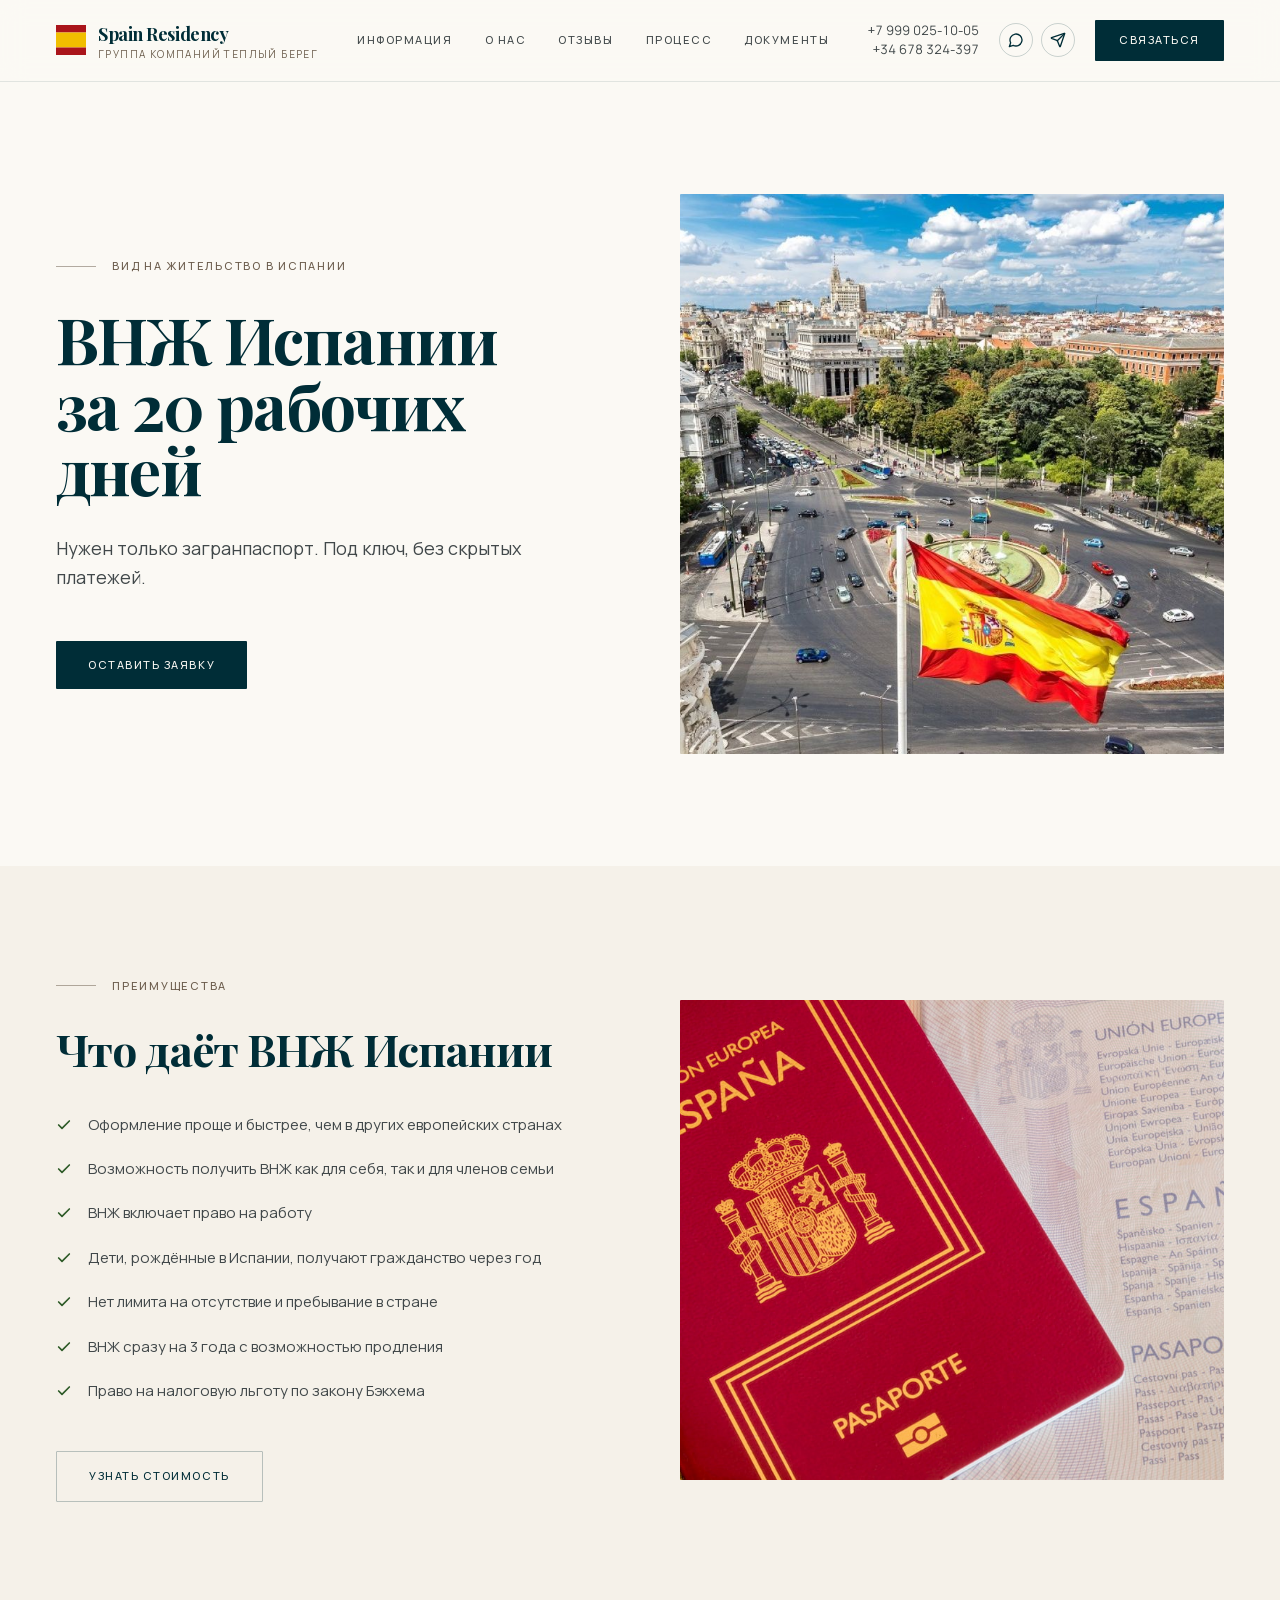
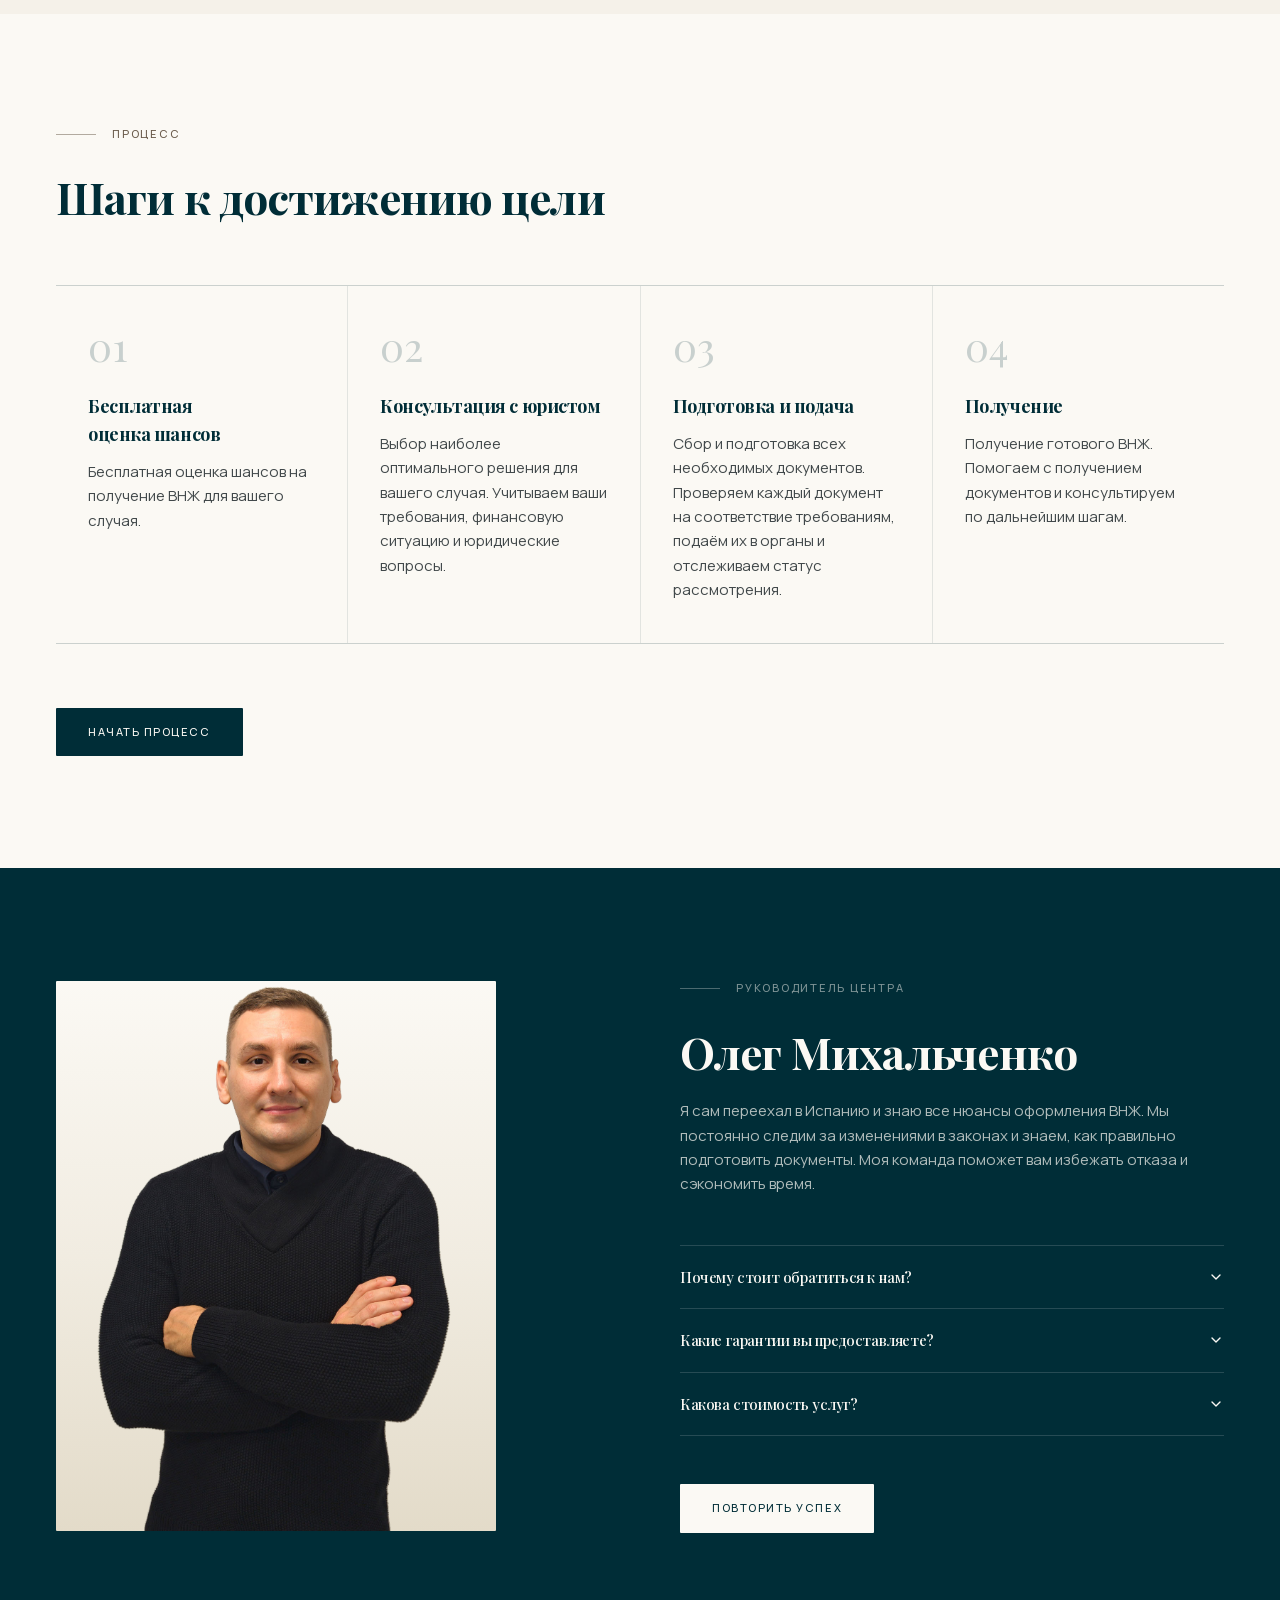
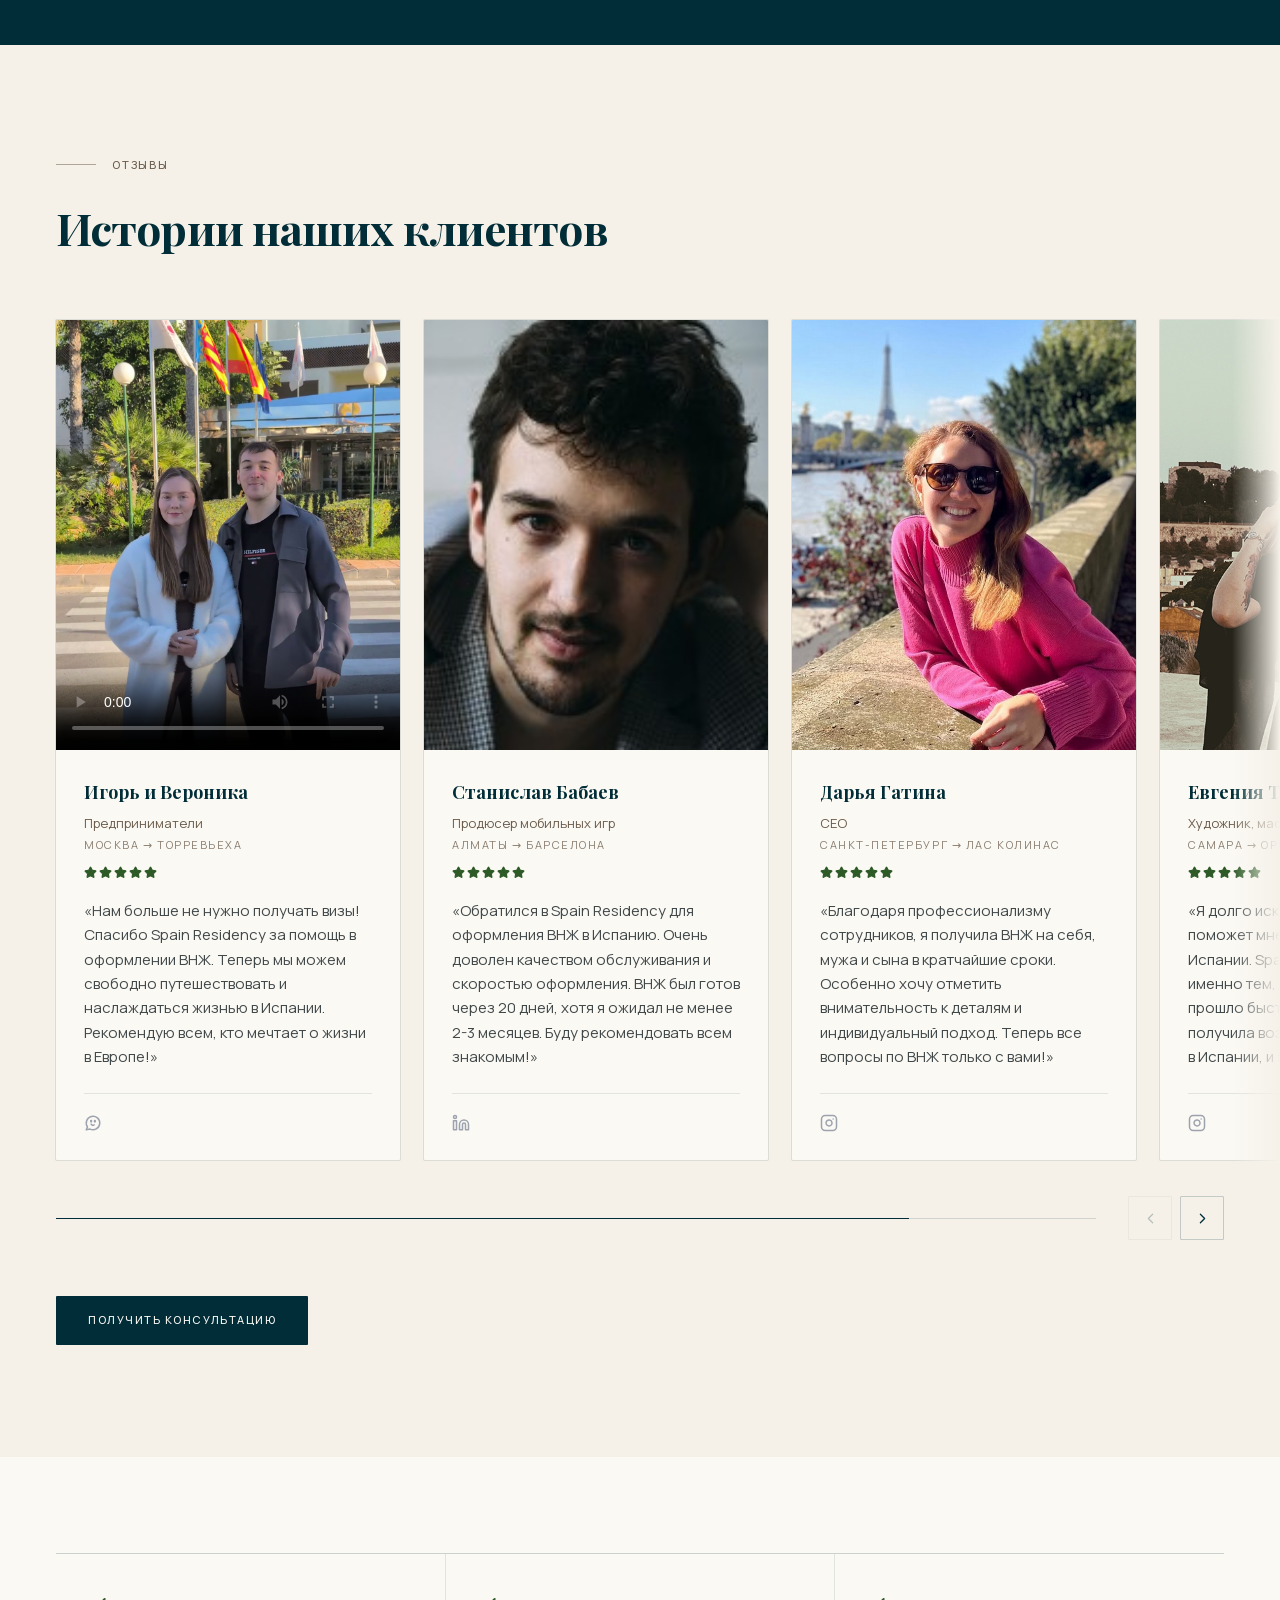
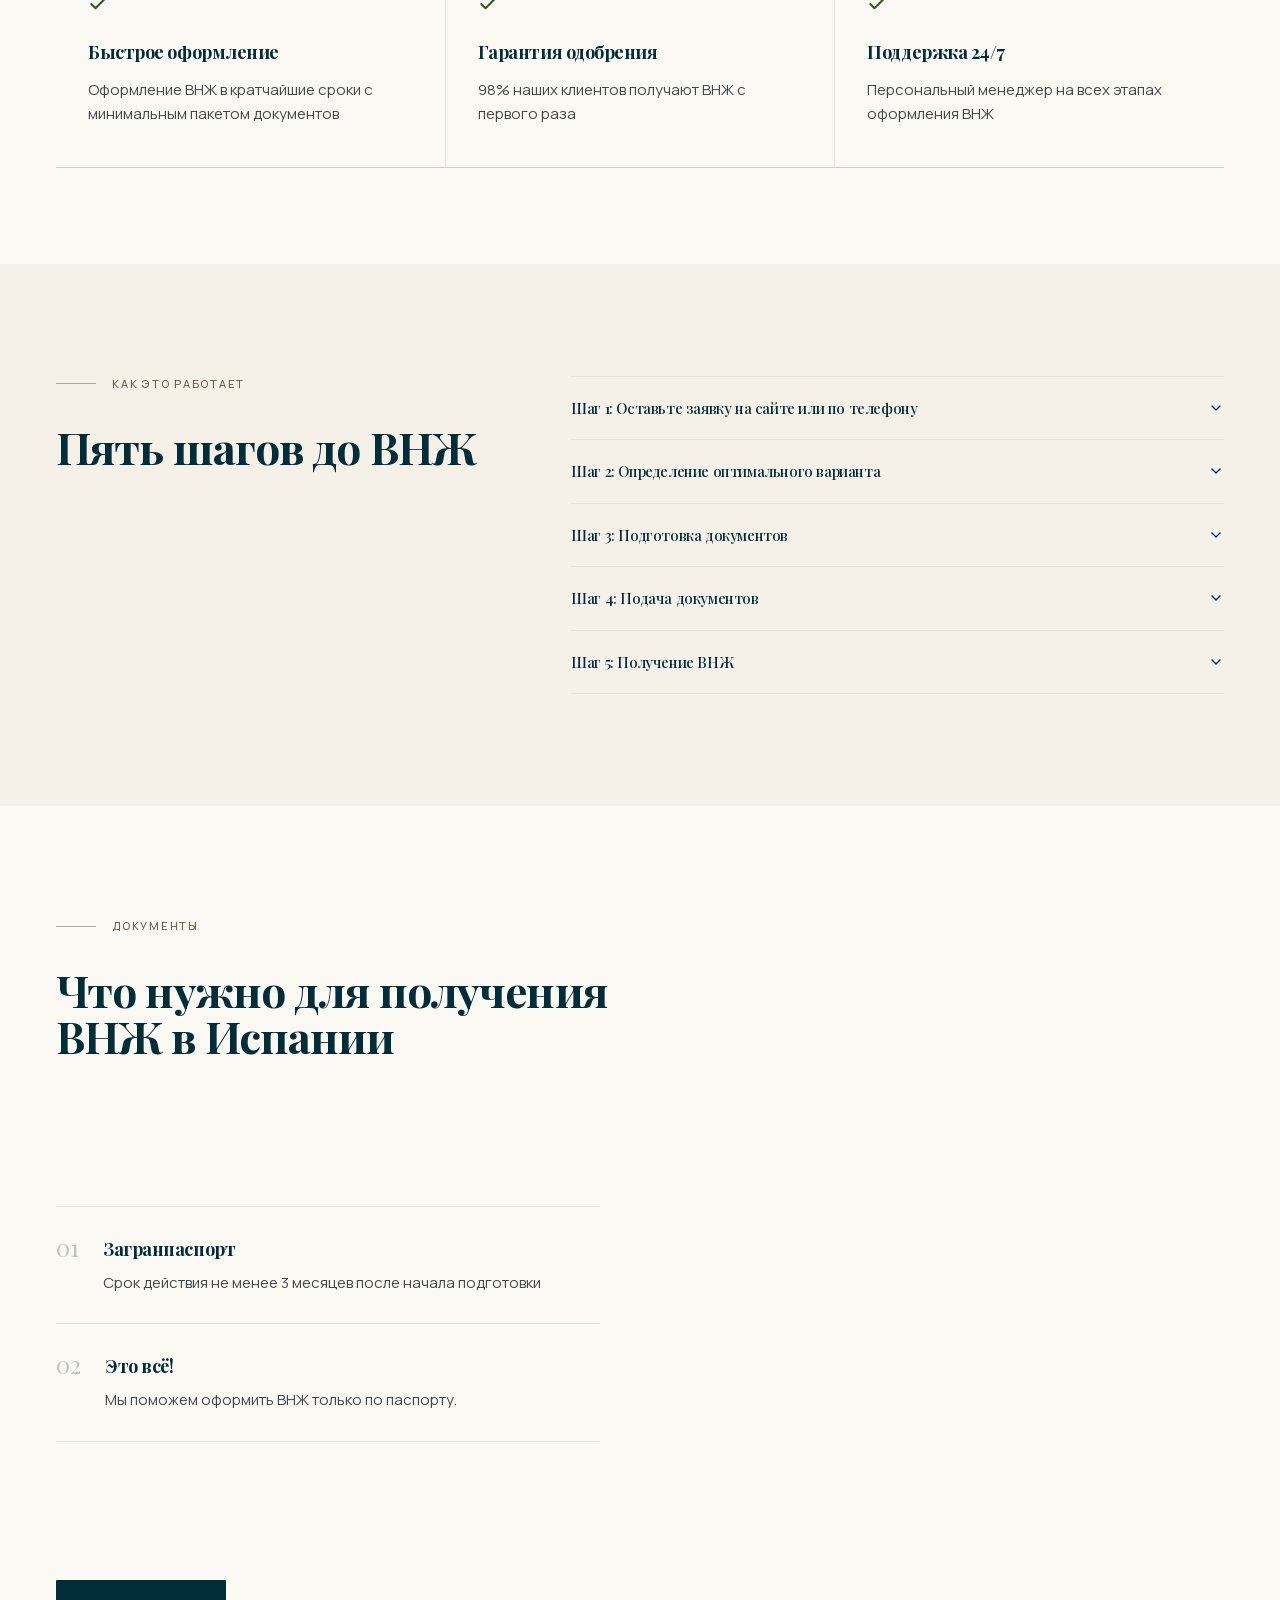
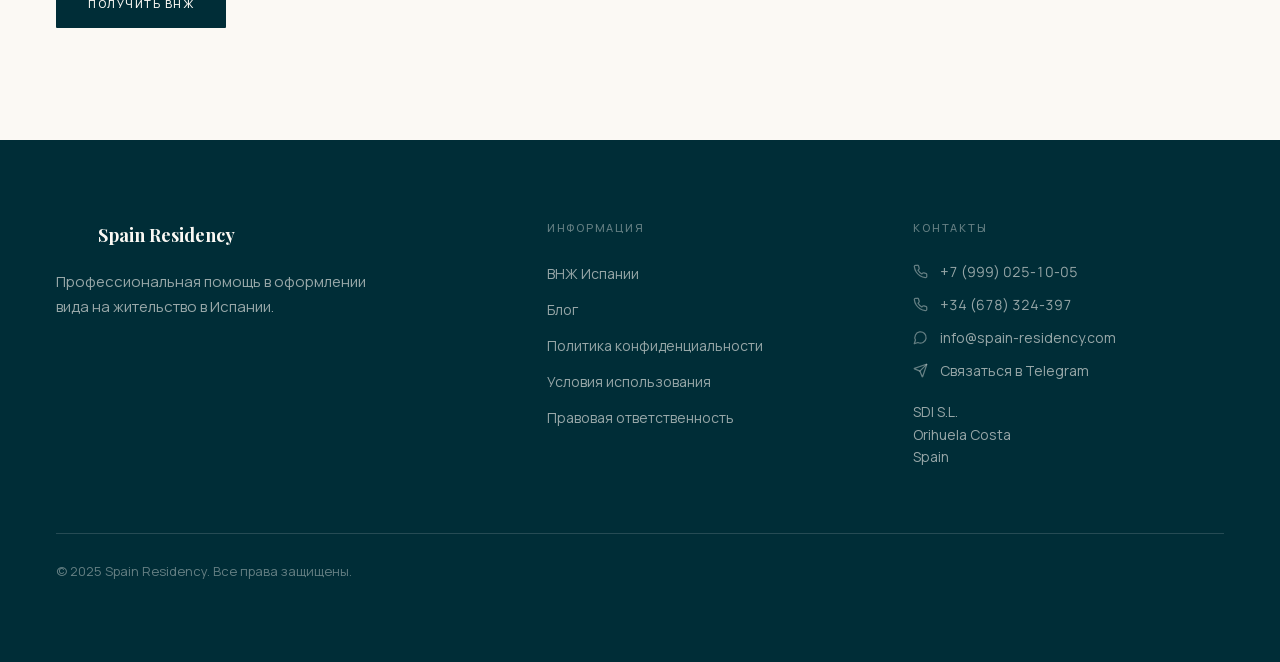
==== 404/index.html @ 79149e05 "deploy: freaklance/spain-residency@dd2d8bbddad5ce4ac4ad29c4876db5c758d84c9b" ====
<!DOCTYPE html><html id="__next_error__"><head><meta charSet="utf-8"/><meta name="viewport" content="width=device-width, initial-scale=1"/><link rel="preload" as="script" fetchPriority="low" href="/_next/static/chunks/10uamwx-eibzk.js"/><script src="/_next/static/chunks/0x55qblhjhuf9.js" async=""></script><script src="/_next/static/chunks/0gkc92rez926_.js" async=""></script><script src="/_next/static/chunks/0k3g3vk-vcpit.js" async=""></script><script src="/_next/static/chunks/13ydbzavw.t5l.js" async=""></script><script src="/_next/static/chunks/turbopack-05rvbj143hno1.js" async=""></script><script src="/_next/static/chunks/0yfxm24y-daty.js" async=""></script><script src="/_next/static/chunks/0ap~a_axd-snj.js" async=""></script><script src="/_next/static/chunks/1322s96iy7ay7.js" async=""></script><link rel="preload" href="/_next/static/chunks/0~geh-w0b6c8l.css" as="style"/><meta name="robots" content="noindex"/><title>ВНЖ Испании: оформление под ключ. Профессиональная компания</title><meta name="description" content="Получить вид на жительство в Испании за 20 рабочих дней: цифровой кочевник и др. Бесплатная консультация от экспертов. Для россиян, граждан Казахстана и СНГ"/><meta name="author" content="SDI S.L."/><meta name="keywords" content="ВНЖ Испании,вид на жительство Испания,резиденция Испания,ВНЖ Испании паспорт,оформить ВНЖ Испания,ВНЖ Испании россиянам,ВНЖ Испании казахстанцам,SDI SL,испанское резидентство,TIE Испания"/><meta name="robots" content="index, follow"/><meta name="googlebot" content="index, follow, max-image-preview:large, max-snippet:-1"/><meta name="telegram:channel" content="@OlegMikhalchenko"/><link rel="canonical" href="https://spain-residency.com/"/><meta property="og:title" content="ВНЖ Испании: оформление под ключ. Профессиональная компания"/><meta property="og:description" content="Получить вид на жительство в Испании за 20 рабочих дней: цифровой кочевник и др. Бесплатная консультация от экспертов. Для россиян, граждан Казахстана и СНГ"/><meta property="og:url" content="https://spain-residency.com/"/><meta property="og:site_name" content="ВНЖ Испании — SDI S.L."/><meta property="og:locale" content="ru_RU"/><meta property="og:image" content="https://spain-residency.com/images/og-image.jpg"/><meta property="og:image:secure_url" content="https://spain-residency.com/images/og-image.jpg"/><meta property="og:image:type" content="image/jpeg"/><meta property="og:image:width" content="1200"/><meta property="og:image:height" content="630"/><meta property="og:image:alt" content="ВНЖ Испании за 20 рабочих дней"/><meta property="og:locale:alternate" content="kk_KZ"/><meta property="og:locale:alternate" content="en_US"/><meta property="og:type" content="website"/><meta name="twitter:card" content="summary_large_image"/><meta name="twitter:title" content="ВНЖ Испании: оформление под ключ. Профессиональная компания"/><meta name="twitter:description" content="Получить вид на жительство в Испании за 20 рабочих дней: цифровой кочевник и др. Бесплатная консультация от экспертов. Для россиян, граждан Казахстана и СНГ"/><meta name="twitter:image" content="https://spain-residency.com/images/og-image.jpg"/><link rel="icon" href="/favicon.svg" type="image/svg+xml"/><script src="/_next/static/chunks/03~yq9q893hmn.js" noModule=""></script></head><body><div hidden=""><!--$--><!--/$--></div><script src="/_next/static/chunks/10uamwx-eibzk.js" id="_R_" async=""></script><script>(self.__next_f=self.__next_f||[]).push([0])</script><script>self.__next_f.push([1,"1:\"$Sreact.fragment\"\n2:\"$Sreact.suspense\"\n3:I[31612,[\"/_next/static/chunks/1322s96iy7ay7.js\"],\"default\"]\n4:I[33950,[\"/_next/static/chunks/1322s96iy7ay7.js\"],\"default\"]\n5:I[6103,[\"/_next/static/chunks/1322s96iy7ay7.js\"],\"default\"]\n6:I[67145,[\"/_next/static/chunks/0yfxm24y-daty.js\",\"/_next/static/chunks/0ap~a_axd-snj.js\"],\"default\"]\n7:I[11225,[\"/_next/static/chunks/0yfxm24y-daty.js\",\"/_next/static/chunks/0ap~a_axd-snj.js\"],\"default\"]\na:I[28174,[\"/_next/static/chunks/0yfxm24y-daty.js\",\"/_next/static/chunks/0ap~a_axd-snj.js\"],\"OutletBoundary\"]\nd:I[28174,[\"/_next/static/chunks/0yfxm24y-daty.js\",\"/_next/static/chunks/0ap~a_axd-snj.js\"],\"ViewportBoundary\"]\nf:I[28174,[\"/_next/static/chunks/0yfxm24y-daty.js\",\"/_next/static/chunks/0ap~a_axd-snj.js\"],\"MetadataBoundary\"]\n11:I[47183,[\"/_next/static/chunks/1322s96iy7ay7.js\"],\"default\",1]\n:HL[\"/_next/static/chunks/0~geh-w0b6c8l.css\",\"style\"]\n"])</script><script>self.__next_f.push([1,"0:{\"P\":null,\"c\":[\"\",\"_not-found\",\"\"],\"q\":\"\",\"i\":false,\"f\":[[[\"\",{\"children\":[\"/_not-found\",{\"children\":[\"__PAGE__\",{}]}]},\"$undefined\",\"$undefined\",16],[[\"$\",\"$1\",\"c\",{\"children\":[[[\"$\",\"link\",\"0\",{\"rel\":\"stylesheet\",\"href\":\"/_next/static/chunks/0~geh-w0b6c8l.css\",\"precedence\":\"next\",\"crossOrigin\":\"$undefined\",\"nonce\":\"$undefined\"}],[\"$\",\"script\",\"script-0\",{\"src\":\"/_next/static/chunks/1322s96iy7ay7.js\",\"async\":true,\"nonce\":\"$undefined\"}]],[\"$\",\"html\",null,{\"lang\":\"ru\",\"children\":[\"$\",\"body\",null,{\"className\":\"manrope_7f7f2741-module__GzzlXW__variable playfair_display_8ed949ef-module__Rckp8a__variable font-sans\",\"children\":[[\"$\",\"$2\",null,{\"children\":[\"$\",\"$L3\",null,{}]}],[\"$\",\"$2\",null,{\"children\":[\"$\",\"$L4\",null,{}]}],[\"$\",\"$2\",null,{\"children\":[\"$\",\"$L5\",null,{}]}],[\"$\",\"$L6\",null,{\"parallelRouterKey\":\"children\",\"error\":\"$undefined\",\"errorStyles\":\"$undefined\",\"errorScripts\":\"$undefined\",\"template\":[\"$\",\"$L7\",null,{}],\"templateStyles\":\"$undefined\",\"templateScripts\":\"$undefined\",\"notFound\":[\"$L8\",[]],\"forbidden\":\"$undefined\",\"unauthorized\":\"$undefined\"}],false,[\"$\",\"script\",null,{\"type\":\"application/ld+json\",\"dangerouslySetInnerHTML\":{\"__html\":\"{\\\"@context\\\":\\\"https://schema.org\\\",\\\"@type\\\":\\\"Organization\\\",\\\"name\\\":\\\"SDI S.L.\\\",\\\"alternateName\\\":\\\"ВНЖ Испании\\\",\\\"url\\\":\\\"https://spain-residency.com\\\",\\\"logo\\\":\\\"https://spain-residency.com/favicon.svg\\\",\\\"image\\\":\\\"https://spain-residency.com/images/banner.jpg\\\",\\\"email\\\":\\\"info@spain-residency.com\\\",\\\"telephone\\\":\\\"+34678324397\\\",\\\"sameAs\\\":[\\\"https://t.me/OlegMikhalchenko\\\"]}\"}}],[\"$\",\"script\",null,{\"type\":\"application/ld+json\",\"dangerouslySetInnerHTML\":{\"__html\":\"{\\\"@context\\\":\\\"https://schema.org\\\",\\\"@type\\\":\\\"LegalService\\\",\\\"name\\\":\\\"SDI S.L. — ВНЖ Испании\\\",\\\"description\\\":\\\"Оформление вида на жительство в Испании за 20 рабочих дней. Нужен только паспорт.\\\",\\\"url\\\":\\\"https://spain-residency.com\\\",\\\"telephone\\\":\\\"+34678324397\\\",\\\"email\\\":\\\"info@spain-residency.com\\\",\\\"address\\\":{\\\"@type\\\":\\\"PostalAddress\\\",\\\"addressCountry\\\":\\\"ES\\\",\\\"addressLocality\\\":\\\"España\\\"},\\\"areaServed\\\":[\\\"RU\\\",\\\"KZ\\\",\\\"ES\\\"],\\\"inLanguage\\\":\\\"ru\\\",\\\"contactPoint\\\":[{\\\"@type\\\":\\\"ContactPoint\\\",\\\"telephone\\\":\\\"+34678324397\\\",\\\"contactType\\\":\\\"customer service\\\",\\\"availableLanguage\\\":[\\\"Russian\\\"]}],\\\"sameAs\\\":[\\\"https://t.me/OlegMikhalchenko\\\"]}\"}}]]}]}]]}],{\"children\":[[\"$\",\"$1\",\"c\",{\"children\":[null,[\"$\",\"$L6\",null,{\"parallelRouterKey\":\"children\",\"error\":\"$undefined\",\"errorStyles\":\"$undefined\",\"errorScripts\":\"$undefined\",\"template\":[\"$\",\"$L7\",null,{}],\"templateStyles\":\"$undefined\",\"templateScripts\":\"$undefined\",\"notFound\":\"$undefined\",\"forbidden\":\"$undefined\",\"unauthorized\":\"$undefined\"}]]}],{\"children\":[[\"$\",\"$1\",\"c\",{\"children\":[\"$L9\",null,[\"$\",\"$La\",null,{\"children\":[\"$\",\"$2\",null,{\"name\":\"Next.MetadataOutlet\",\"children\":\"$@b\"}]}]]}],{},null,false,null]},null,false,\"$@c\"]},null,false,null],[\"$\",\"$1\",\"h\",{\"children\":[[\"$\",\"meta\",null,{\"name\":\"robots\",\"content\":\"noindex\"}],[\"$\",\"$Ld\",null,{\"children\":\"$Le\"}],[\"$\",\"div\",null,{\"hidden\":true,\"children\":[\"$\",\"$Lf\",null,{\"children\":[\"$\",\"$2\",null,{\"name\":\"Next.Metadata\",\"children\":\"$L10\"}]}]}],[\"$\",\"meta\",null,{\"name\":\"next-size-adjust\",\"content\":\"\"}]]}],false]],\"m\":\"$undefined\",\"G\":[\"$11\",[[\"$\",\"link\",\"0\",{\"rel\":\"stylesheet\",\"href\":\"/_next/static/chunks/0~geh-w0b6c8l.css\",\"precedence\":\"next\",\"crossOrigin\":\"$undefined\",\"nonce\":\"$undefined\"}]]],\"S\":true,\"h\":null,\"s\":\"$undefined\",\"l\":\"$undefined\",\"p\":\"$undefined\",\"d\":\"$undefined\",\"b\":\"MWKKw_fHk8mxZFzTvwBmB\"}\n"])</script><script>self.__next_f.push([1,"8:E{\"digest\":\"NEXT_REDIRECT;replace;/;307;\"}\n9:E{\"digest\":\"NEXT_REDIRECT;replace;/;307;\"}\n"])</script><script>self.__next_f.push([1,"12:[]\nc:\"$W12\"\n"])</script><script>self.__next_f.push([1,"e:[[\"$\",\"meta\",\"0\",{\"charSet\":\"utf-8\"}],[\"$\",\"meta\",\"1\",{\"name\":\"viewport\",\"content\":\"width=device-width, initial-scale=1\"}]]\n"])</script><script>self.__next_f.push([1,"13:I[36864,[\"/_next/static/chunks/0yfxm24y-daty.js\",\"/_next/static/chunks/0ap~a_axd-snj.js\"],\"IconMark\"]\nb:null\n"])</script><script>self.__next_f.push([1,"10:[[\"$\",\"title\",\"0\",{\"children\":\"ВНЖ Испании: оформление под ключ. Профессиональная компания\"}],[\"$\",\"meta\",\"1\",{\"name\":\"description\",\"content\":\"Получить вид на жительство в Испании за 20 рабочих дней: цифровой кочевник и др. Бесплатная консультация от экспертов. Для россиян, граждан Казахстана и СНГ\"}],[\"$\",\"meta\",\"2\",{\"name\":\"author\",\"content\":\"SDI S.L.\"}],[\"$\",\"meta\",\"3\",{\"name\":\"keywords\",\"content\":\"ВНЖ Испании,вид на жительство Испания,резиденция Испания,ВНЖ Испании паспорт,оформить ВНЖ Испания,ВНЖ Испании россиянам,ВНЖ Испании казахстанцам,SDI SL,испанское резидентство,TIE Испания\"}],[\"$\",\"meta\",\"4\",{\"name\":\"robots\",\"content\":\"index, follow\"}],[\"$\",\"meta\",\"5\",{\"name\":\"googlebot\",\"content\":\"index, follow, max-image-preview:large, max-snippet:-1\"}],[\"$\",\"meta\",\"6\",{\"name\":\"telegram:channel\",\"content\":\"@OlegMikhalchenko\"}],[\"$\",\"link\",\"7\",{\"rel\":\"canonical\",\"href\":\"https://spain-residency.com/\"}],[\"$\",\"meta\",\"8\",{\"property\":\"og:title\",\"content\":\"ВНЖ Испании: оформление под ключ. Профессиональная компания\"}],[\"$\",\"meta\",\"9\",{\"property\":\"og:description\",\"content\":\"Получить вид на жительство в Испании за 20 рабочих дней: цифровой кочевник и др. Бесплатная консультация от экспертов. Для россиян, граждан Казахстана и СНГ\"}],[\"$\",\"meta\",\"10\",{\"property\":\"og:url\",\"content\":\"https://spain-residency.com/\"}],[\"$\",\"meta\",\"11\",{\"property\":\"og:site_name\",\"content\":\"ВНЖ Испании — SDI S.L.\"}],[\"$\",\"meta\",\"12\",{\"property\":\"og:locale\",\"content\":\"ru_RU\"}],[\"$\",\"meta\",\"13\",{\"property\":\"og:image\",\"content\":\"https://spain-residency.com/images/og-image.jpg\"}],[\"$\",\"meta\",\"14\",{\"property\":\"og:image:secure_url\",\"content\":\"https://spain-residency.com/images/og-image.jpg\"}],[\"$\",\"meta\",\"15\",{\"property\":\"og:image:type\",\"content\":\"image/jpeg\"}],[\"$\",\"meta\",\"16\",{\"property\":\"og:image:width\",\"content\":\"1200\"}],[\"$\",\"meta\",\"17\",{\"property\":\"og:image:height\",\"content\":\"630\"}],[\"$\",\"meta\",\"18\",{\"property\":\"og:image:alt\",\"content\":\"ВНЖ Испании за 20 рабочих дней\"}],[\"$\",\"meta\",\"19\",{\"property\":\"og:locale:alternate\",\"content\":\"kk_KZ\"}],[\"$\",\"meta\",\"20\",{\"property\":\"og:locale:alternate\",\"content\":\"en_US\"}],[\"$\",\"meta\",\"21\",{\"property\":\"og:type\",\"content\":\"website\"}],[\"$\",\"meta\",\"22\",{\"name\":\"twitter:card\",\"content\":\"summary_large_image\"}],[\"$\",\"meta\",\"23\",{\"name\":\"twitter:title\",\"content\":\"ВНЖ Испании: оформление под ключ. Профессиональная компания\"}],[\"$\",\"meta\",\"24\",{\"name\":\"twitter:description\",\"content\":\"Получить вид на жительство в Испании за 20 рабочих дней: цифровой кочевник и др. Бесплатная консультация от экспертов. Для россиян, граждан Казахстана и СНГ\"}],[\"$\",\"meta\",\"25\",{\"name\":\"twitter:image\",\"content\":\"https://spain-residency.com/images/og-image.jpg\"}],[\"$\",\"link\",\"26\",{\"rel\":\"icon\",\"href\":\"/favicon.svg\",\"type\":\"image/svg+xml\"}],[\"$\",\"$L13\",\"27\",{}]]\n"])</script></body></html>
---- _next/static/chunks/0~geh-w0b6c8l.css ----
*,:before,:after,::backdrop{--tw-border-spacing-x:0;--tw-border-spacing-y:0;--tw-translate-x:0;--tw-translate-y:0;--tw-rotate:0;--tw-skew-x:0;--tw-skew-y:0;--tw-scale-x:1;--tw-scale-y:1;--tw-pan-x: ;--tw-pan-y: ;--tw-pinch-zoom: ;--tw-scroll-snap-strictness:proximity;--tw-gradient-from-position: ;--tw-gradient-via-position: ;--tw-gradient-to-position: ;--tw-ordinal: ;--tw-slashed-zero: ;--tw-numeric-figure: ;--tw-numeric-spacing: ;--tw-numeric-fraction: ;--tw-ring-inset: ;--tw-ring-offset-width:0px;--tw-ring-offset-color:#fff;--tw-ring-color:#3b82f680;--tw-ring-offset-shadow:0 0 #0000;--tw-ring-shadow:0 0 #0000;--tw-shadow:0 0 #0000;--tw-shadow-colored:0 0 #0000;--tw-blur: ;--tw-brightness: ;--tw-contrast: ;--tw-grayscale: ;--tw-hue-rotate: ;--tw-invert: ;--tw-saturate: ;--tw-sepia: ;--tw-drop-shadow: ;--tw-backdrop-blur: ;--tw-backdrop-brightness: ;--tw-backdrop-contrast: ;--tw-backdrop-grayscale: ;--tw-backdrop-hue-rotate: ;--tw-backdrop-invert: ;--tw-backdrop-opacity: ;--tw-backdrop-saturate: ;--tw-backdrop-sepia: ;--tw-contain-size: ;--tw-contain-layout: ;--tw-contain-paint: ;--tw-contain-style: }*,:before,:after{box-sizing:border-box;border:0 solid #e5e7eb}:before,:after{--tw-content:""}html,:host{-webkit-text-size-adjust:100%;tab-size:4;line-height:1.5;font-family:var(--font-sans), ui-sans-serif, system-ui, sans-serif;font-feature-settings:normal;font-variation-settings:normal;-webkit-tap-highlight-color:transparent}body{line-height:inherit;margin:0}hr{height:0;color:inherit;border-top-width:1px}abbr:where([title]){-webkit-text-decoration:underline dotted;text-decoration:underline dotted}h1,h2,h3,h4,h5,h6{font-size:inherit;font-weight:inherit}a{color:inherit;-webkit-text-decoration:inherit;text-decoration:inherit}b,strong{font-weight:bolder}code,kbd,samp,pre{font-feature-settings:normal;font-variation-settings:normal;font-family:ui-monospace,SFMono-Regular,Menlo,Monaco,Consolas,Liberation Mono,Courier New,monospace;font-size:1em}small{font-size:80%}sub,sup{vertical-align:baseline;font-size:75%;line-height:0;position:relative}sub{bottom:-.25em}sup{top:-.5em}table{text-indent:0;border-color:inherit;border-collapse:collapse}button,input,optgroup,select,textarea{font-feature-settings:inherit;font-variation-settings:inherit;font-family:inherit;font-size:100%;font-weight:inherit;line-height:inherit;letter-spacing:inherit;color:inherit;margin:0;padding:0}button,select{text-transform:none}button,input:where([type=button]),input:where([type=reset]),input:where([type=submit]){-webkit-appearance:button;background-color:#0000;background-image:none}:-moz-focusring{outline:auto}:-moz-ui-invalid{box-shadow:none}progress{vertical-align:baseline}::-webkit-inner-spin-button{height:auto}::-webkit-outer-spin-button{height:auto}[type=search]{-webkit-appearance:textfield;outline-offset:-2px}::-webkit-search-decoration{-webkit-appearance:none}::-webkit-file-upload-button{-webkit-appearance:button;font:inherit}summary{display:list-item}blockquote,dl,dd,h1,h2,h3,h4,h5,h6,hr,figure,p,pre{margin:0}fieldset{margin:0;padding:0}legend{padding:0}ol,ul,menu{margin:0;padding:0;list-style:none}dialog{padding:0}textarea{resize:vertical}input::placeholder,textarea::placeholder{opacity:1;color:#9ca3af}button,[role=button]{cursor:pointer}:disabled{cursor:default}img,svg,video,canvas,audio,iframe,embed,object{vertical-align:middle;display:block}img,video{max-width:100%;height:auto}[hidden]:where(:not([hidden=until-found])){display:none}:root{--background:43 47% 97%;--foreground:60 6% 10%;--card:0 0% 100%;--card-foreground:60 6% 10%;--popover:0 0% 100%;--popover-foreground:60 6% 10%;--primary:191 100% 11%;--primary-foreground:43 47% 97%;--secondary:40 38% 94%;--secondary-foreground:191 100% 11%;--muted:40 38% 94%;--muted-foreground:193 6% 27%;--accent:113 40% 25%;--accent-foreground:43 47% 97%;--destructive:0 62% 42%;--destructive-foreground:43 47% 97%;--border:40 20% 88%;--input:40 20% 88%;--ring:191 100% 11%;--chart-1:191 100% 11%;--chart-2:113 40% 25%;--chart-3:31 17% 36%;--chart-4:193 6% 27%;--chart-5:40 38% 78%;--radius:.125rem;--sidebar-background:40 38% 94%;--sidebar-foreground:193 6% 27%;--sidebar-primary:191 100% 11%;--sidebar-primary-foreground:43 47% 97%;--sidebar-accent:43 47% 97%;--sidebar-accent-foreground:191 100% 11%;--sidebar-border:40 20% 88%;--sidebar-ring:191 100% 11%}.dark{--background:193 100% 6%;--foreground:43 47% 97%;--card:191 100% 11%;--card-foreground:43 47% 97%;--popover:191 100% 11%;--popover-foreground:43 47% 97%;--primary:43 47% 97%;--primary-foreground:191 100% 11%;--secondary:191 60% 16%;--secondary-foreground:43 47% 97%;--muted:191 60% 16%;--muted-foreground:40 15% 72%;--accent:113 34% 45%;--accent-foreground:193 100% 6%;--destructive:0 62% 45%;--destructive-foreground:43 47% 97%;--border:191 40% 20%;--input:191 40% 20%;--ring:40 15% 72%;--chart-1:40 38% 78%;--chart-2:113 34% 45%;--chart-3:31 25% 60%;--chart-4:193 20% 65%;--chart-5:191 40% 35%;--sidebar-background:191 100% 11%;--sidebar-foreground:43 47% 97%;--sidebar-primary:43 47% 97%;--sidebar-primary-foreground:191 100% 11%;--sidebar-accent:191 60% 16%;--sidebar-accent-foreground:43 47% 97%;--sidebar-border:191 40% 20%;--sidebar-ring:40 15% 72%}*{border-color:hsl(var(--border))}body{background-color:hsl(var(--background));color:hsl(var(--foreground));-webkit-font-smoothing:antialiased;-moz-osx-font-smoothing:grayscale;font-feature-settings:"kern" 1, "liga" 1}h1,h2,h3{font-family:var(--font-display), Didot, GFS Didot, Georgia, serif;--tw-text-opacity:1;color:rgb(0 45 55/var(--tw-text-opacity,1));letter-spacing:-.025em;text-wrap:balance;font-weight:700}.container{width:100%}@media (min-width:640px){.container{max-width:640px}}@media (min-width:768px){.container{max-width:768px}}@media (min-width:1024px){.container{max-width:1024px}}@media (min-width:1280px){.container{max-width:1280px}}@media (min-width:1536px){.container{max-width:1536px}}.eyebrow{font-family:var(--font-sans), ui-sans-serif, system-ui, sans-serif;text-transform:uppercase;letter-spacing:.16em;--tw-text-opacity:1;color:rgb(107 92 76/var(--tw-text-opacity,1));align-items:center;gap:1rem;font-size:11px;font-weight:500;display:flex}.eyebrow:before{content:"";background-color:#6b5c4c80;flex:none;width:2.5rem;height:1px}.eyebrow-plain{font-family:var(--font-sans), ui-sans-serif, system-ui, sans-serif;text-transform:uppercase;letter-spacing:.16em;--tw-text-opacity:1;color:rgb(107 92 76/var(--tw-text-opacity,1));font-size:11px;font-weight:500}.btn-primary{border-radius:calc(var(--radius) - 1px);--tw-bg-opacity:1;background-color:rgb(0 45 55/var(--tw-bg-opacity,1));font-family:var(--font-sans), ui-sans-serif, system-ui, sans-serif;text-transform:uppercase;letter-spacing:.14em;--tw-text-opacity:1;color:rgb(251 249 244/var(--tw-text-opacity,1));justify-content:center;align-items:center;padding:1rem 2rem;font-size:11px;font-weight:500;transition-property:color,background-color,border-color,text-decoration-color,fill,stroke;transition-duration:.3s;transition-timing-function:cubic-bezier(.4,0,.2,1);animation-duration:.3s;display:inline-flex}.btn-primary:hover{--tw-bg-opacity:1;background-color:rgb(0 26 33/var(--tw-bg-opacity,1))}.btn-primary:focus-visible{outline-offset:2px;--tw-ring-offset-shadow:var(--tw-ring-inset) 0 0 0 var(--tw-ring-offset-width) var(--tw-ring-offset-color);--tw-ring-shadow:var(--tw-ring-inset) 0 0 0 calc(2px + var(--tw-ring-offset-width)) var(--tw-ring-color);box-shadow:var(--tw-ring-offset-shadow), var(--tw-ring-shadow), var(--tw-shadow,0 0 #0000);--tw-ring-opacity:1;--tw-ring-color:rgb(0 45 55/var(--tw-ring-opacity,1));--tw-ring-offset-width:2px;outline:2px solid #0000}.btn-outline{border-radius:calc(var(--radius) - 1px);font-family:var(--font-sans), ui-sans-serif, system-ui, sans-serif;text-transform:uppercase;letter-spacing:.14em;--tw-text-opacity:1;color:rgb(0 45 55/var(--tw-text-opacity,1));background-color:#0000;border-width:1px;border-color:#002d3740;justify-content:center;align-items:center;padding:1rem 2rem;font-size:11px;font-weight:500;transition-property:color,background-color,border-color,text-decoration-color,fill,stroke;transition-duration:.3s;transition-timing-function:cubic-bezier(.4,0,.2,1);animation-duration:.3s;display:inline-flex}.btn-outline:hover{--tw-border-opacity:1;border-color:rgb(0 45 55/var(--tw-border-opacity,1));--tw-bg-opacity:1;background-color:rgb(0 45 55/var(--tw-bg-opacity,1));--tw-text-opacity:1;color:rgb(251 249 244/var(--tw-text-opacity,1))}.btn-outline:focus-visible{outline-offset:2px;--tw-ring-offset-shadow:var(--tw-ring-inset) 0 0 0 var(--tw-ring-offset-width) var(--tw-ring-offset-color);--tw-ring-shadow:var(--tw-ring-inset) 0 0 0 calc(2px + var(--tw-ring-offset-width)) var(--tw-ring-color);box-shadow:var(--tw-ring-offset-shadow), var(--tw-ring-shadow), var(--tw-shadow,0 0 #0000);--tw-ring-opacity:1;--tw-ring-color:rgb(0 45 55/var(--tw-ring-opacity,1));--tw-ring-offset-width:2px;outline:2px solid #0000}.btn-on-dark{border-radius:calc(var(--radius) - 1px);--tw-bg-opacity:1;background-color:rgb(251 249 244/var(--tw-bg-opacity,1));font-family:var(--font-sans), ui-sans-serif, system-ui, sans-serif;text-transform:uppercase;letter-spacing:.14em;--tw-text-opacity:1;color:rgb(0 45 55/var(--tw-text-opacity,1));justify-content:center;align-items:center;padding:1rem 2rem;font-size:11px;font-weight:500;transition-property:color,background-color,border-color,text-decoration-color,fill,stroke;transition-duration:.3s;transition-timing-function:cubic-bezier(.4,0,.2,1);animation-duration:.3s;display:inline-flex}.btn-on-dark:hover{--tw-bg-opacity:1;background-color:rgb(255 255 255/var(--tw-bg-opacity,1))}.btn-on-dark:focus-visible{outline-offset:2px;--tw-ring-offset-shadow:var(--tw-ring-inset) 0 0 0 var(--tw-ring-offset-width) var(--tw-ring-offset-color);--tw-ring-shadow:var(--tw-ring-inset) 0 0 0 calc(2px + var(--tw-ring-offset-width)) var(--tw-ring-color);box-shadow:var(--tw-ring-offset-shadow), var(--tw-ring-shadow), var(--tw-shadow,0 0 #0000);--tw-ring-opacity:1;--tw-ring-color:rgb(251 249 244/var(--tw-ring-opacity,1));--tw-ring-offset-width:2px;outline:2px solid #0000}.link-underline{--tw-text-opacity:1;color:rgb(0 45 55/var(--tw-text-opacity,1));transition-property:color,background-color,border-color,text-decoration-color,fill,stroke;transition-duration:.15s;transition-timing-function:cubic-bezier(.4,0,.2,1);position:relative}.link-underline:hover{--tw-text-opacity:1;color:rgb(45 90 39/var(--tw-text-opacity,1))}.sr-only{clip:rect(0, 0, 0, 0);white-space:nowrap;border-width:0;width:1px;height:1px;margin:-1px;padding:0;position:absolute;overflow:hidden}.pointer-events-none{pointer-events:none}.pointer-events-auto{pointer-events:auto}.visible{visibility:visible}.invisible{visibility:hidden}.fixed{position:fixed}.absolute{position:absolute}.relative{position:relative}.sticky{position:sticky}.inset-0{inset:0}.inset-x-0{left:0;right:0}.inset-y-0{top:0;bottom:0}.-bottom-12{bottom:-3rem}.-left-12{left:-3rem}.-left-4{left:-1rem}.-right-12{right:-3rem}.-right-4{right:-1rem}.-top-12{top:-3rem}.bottom-0{bottom:0}.left-0{left:0}.left-1{left:.25rem}.left-1\/2{left:50%}.left-2{left:.5rem}.left-\[50\%\]{left:50%}.right-0{right:0}.right-1{right:.25rem}.right-2{right:.5rem}.right-3{right:.75rem}.right-4{right:1rem}.right-5{right:1.25rem}.top-0{top:0}.top-1\.5{top:.375rem}.top-1\/2{top:50%}.top-2{top:.5rem}.top-3\.5{top:.875rem}.top-4{top:1rem}.top-5{top:1.25rem}.top-\[1px\]{top:1px}.top-\[50\%\]{top:50%}.top-\[60\%\]{top:60%}.top-full{top:100%}.z-10{z-index:10}.z-20{z-index:20}.z-40{z-index:40}.z-50{z-index:50}.z-\[100\]{z-index:100}.z-\[1\]{z-index:1}.-mx-1{margin-left:-.25rem;margin-right:-.25rem}.-mx-6{margin-left:-1.5rem;margin-right:-1.5rem}.mx-2{margin-left:.5rem;margin-right:.5rem}.mx-3\.5{margin-left:.875rem;margin-right:.875rem}.mx-auto{margin-left:auto;margin-right:auto}.my-0\.5{margin-top:.125rem;margin-bottom:.125rem}.my-1{margin-top:.25rem;margin-bottom:.25rem}.my-12{margin-top:3rem;margin-bottom:3rem}.my-7{margin-top:1.75rem;margin-bottom:1.75rem}.my-8{margin-top:2rem;margin-bottom:2rem}.-ml-4{margin-left:-1rem}.-mt-4{margin-top:-1rem}.mb-1{margin-bottom:.25rem}.mb-10{margin-bottom:2.5rem}.mb-12{margin-bottom:3rem}.mb-14{margin-bottom:3.5rem}.mb-16{margin-bottom:4rem}.mb-2{margin-bottom:.5rem}.mb-3{margin-bottom:.75rem}.mb-4{margin-bottom:1rem}.mb-5{margin-bottom:1.25rem}.mb-6{margin-bottom:1.5rem}.mb-8{margin-bottom:2rem}.ml-1{margin-left:.25rem}.ml-3{margin-left:.75rem}.ml-auto{margin-left:auto}.mr-2{margin-right:.5rem}.mt-1{margin-top:.25rem}.mt-1\.5{margin-top:.375rem}.mt-10{margin-top:2.5rem}.mt-12{margin-top:3rem}.mt-14{margin-top:3.5rem}.mt-16{margin-top:4rem}.mt-2{margin-top:.5rem}.mt-20{margin-top:5rem}.mt-24{margin-top:6rem}.mt-3{margin-top:.75rem}.mt-4{margin-top:1rem}.mt-5{margin-top:1.25rem}.mt-6{margin-top:1.5rem}.mt-7{margin-top:1.75rem}.mt-8{margin-top:2rem}.mt-auto{margin-top:auto}.block{display:block}.inline-block{display:inline-block}.flex{display:flex}.inline-flex{display:inline-flex}.table{display:table}.grid{display:grid}.hidden{display:none}.aspect-\[2\/1\]{aspect-ratio:2}.aspect-\[3\/2\]{aspect-ratio:3/2}.aspect-\[4\/5\]{aspect-ratio:4/5}.aspect-square{aspect-ratio:1}.aspect-video{aspect-ratio:16/9}.size-4{width:1rem;height:1rem}.h-1\.5{height:.375rem}.h-10{height:2.5rem}.h-11{height:2.75rem}.h-12{height:3rem}.h-16{height:4rem}.h-2{height:.5rem}.h-2\.5{height:.625rem}.h-20{height:5rem}.h-3{height:.75rem}.h-3\.5{height:.875rem}.h-4{height:1rem}.h-5{height:1.25rem}.h-6{height:1.5rem}.h-7{height:1.75rem}.h-8{height:2rem}.h-80{height:20rem}.h-9{height:2.25rem}.h-\[1px\]{height:1px}.h-\[280px\]{height:280px}.h-\[320px\]{height:320px}.h-\[380px\]{height:380px}.h-\[400px\]{height:400px}.h-\[var\(--radix-navigation-menu-viewport-height\)\]{height:var(--radix-navigation-menu-viewport-height)}.h-\[var\(--radix-select-trigger-height\)\]{height:var(--radix-select-trigger-height)}.h-auto{height:auto}.h-full{height:100%}.h-px{height:1px}.h-svh{height:100svh}.max-h-96{max-height:24rem}.max-h-\[300px\]{max-height:300px}.max-h-\[92vh\]{max-height:92vh}.max-h-screen{max-height:100vh}.min-h-0{min-height:0}.min-h-\[300px\]{min-height:300px}.min-h-\[80px\]{min-height:80px}.min-h-screen{min-height:100vh}.min-h-svh{min-height:100svh}.w-0{width:0}.w-1{width:.25rem}.w-10{width:2.5rem}.w-11{width:2.75rem}.w-16{width:4rem}.w-2{width:.5rem}.w-2\.5{width:.625rem}.w-20{width:5rem}.w-3{width:.75rem}.w-3\.5{width:.875rem}.w-3\/4{width:75%}.w-4{width:1rem}.w-5{width:1.25rem}.w-6{width:1.5rem}.w-64{width:16rem}.w-7{width:1.75rem}.w-72{width:18rem}.w-8{width:2rem}.w-9{width:2.25rem}.w-\[--sidebar-width\]{width:var(--sidebar-width)}.w-\[100px\]{width:100px}.w-\[1px\]{width:1px}.w-\[280px\]{width:280px}.w-auto{width:auto}.w-full{width:100%}.w-max{width:max-content}.w-px{width:1px}.min-w-0{min-width:0}.min-w-10{min-width:2.5rem}.min-w-11{min-width:2.75rem}.min-w-5{min-width:1.25rem}.min-w-9{min-width:2.25rem}.min-w-\[12rem\]{min-width:12rem}.min-w-\[8rem\]{min-width:8rem}.min-w-\[var\(--radix-select-trigger-width\)\]{min-width:var(--radix-select-trigger-width)}.max-w-2xl{max-width:42rem}.max-w-3xl{max-width:48rem}.max-w-4xl{max-width:56rem}.max-w-\[--skeleton-width\]{max-width:var(--skeleton-width)}.max-w-\[440px\]{max-width:440px}.max-w-\[68ch\]{max-width:68ch}.max-w-lg{max-width:32rem}.max-w-max{max-width:max-content}.max-w-md{max-width:28rem}.max-w-measure{max-width:38rem}.max-w-xs{max-width:20rem}.flex-1{flex:1}.flex-none{flex:none}.flex-shrink-0,.shrink-0{flex-shrink:0}.grow{flex-grow:1}.grow-0{flex-grow:0}.basis-full{flex-basis:100%}.caption-bottom{caption-side:bottom}.border-collapse{border-collapse:collapse}.-translate-x-1\/2{--tw-translate-x:-50%;transform:translate(var(--tw-translate-x), var(--tw-translate-y)) rotate(var(--tw-rotate)) skewX(var(--tw-skew-x)) skewY(var(--tw-skew-y)) scaleX(var(--tw-scale-x)) scaleY(var(--tw-scale-y))}.-translate-x-px{--tw-translate-x:-1px;transform:translate(var(--tw-translate-x), var(--tw-translate-y)) rotate(var(--tw-rotate)) skewX(var(--tw-skew-x)) skewY(var(--tw-skew-y)) scaleX(var(--tw-scale-x)) scaleY(var(--tw-scale-y))}.-translate-y-1\/2{--tw-translate-y:-50%;transform:translate(var(--tw-translate-x), var(--tw-translate-y)) rotate(var(--tw-rotate)) skewX(var(--tw-skew-x)) skewY(var(--tw-skew-y)) scaleX(var(--tw-scale-x)) scaleY(var(--tw-scale-y))}.translate-x-\[-50\%\]{--tw-translate-x:-50%;transform:translate(var(--tw-translate-x), var(--tw-translate-y)) rotate(var(--tw-rotate)) skewX(var(--tw-skew-x)) skewY(var(--tw-skew-y)) scaleX(var(--tw-scale-x)) scaleY(var(--tw-scale-y))}.translate-x-px{--tw-translate-x:1px;transform:translate(var(--tw-translate-x), var(--tw-translate-y)) rotate(var(--tw-rotate)) skewX(var(--tw-skew-x)) skewY(var(--tw-skew-y)) scaleX(var(--tw-scale-x)) scaleY(var(--tw-scale-y))}.translate-y-\[-50\%\]{--tw-translate-y:-50%;transform:translate(var(--tw-translate-x), var(--tw-translate-y)) rotate(var(--tw-rotate)) skewX(var(--tw-skew-x)) skewY(var(--tw-skew-y)) scaleX(var(--tw-scale-x)) scaleY(var(--tw-scale-y))}.rotate-45{--tw-rotate:45deg;transform:translate(var(--tw-translate-x), var(--tw-translate-y)) rotate(var(--tw-rotate)) skewX(var(--tw-skew-x)) skewY(var(--tw-skew-y)) scaleX(var(--tw-scale-x)) scaleY(var(--tw-scale-y))}.rotate-90{--tw-rotate:90deg;transform:translate(var(--tw-translate-x), var(--tw-translate-y)) rotate(var(--tw-rotate)) skewX(var(--tw-skew-x)) skewY(var(--tw-skew-y)) scaleX(var(--tw-scale-x)) scaleY(var(--tw-scale-y))}.transform{transform:translate(var(--tw-translate-x), var(--tw-translate-y)) rotate(var(--tw-rotate)) skewX(var(--tw-skew-x)) skewY(var(--tw-skew-y)) scaleX(var(--tw-scale-x)) scaleY(var(--tw-scale-y))}@keyframes fade-up{0%{opacity:0;transform:translateY(12px)}to{opacity:1;transform:translateY(0)}}.animate-fade-up{animation:.6s cubic-bezier(.16,1,.3,1) both fade-up}@keyframes pulse{50%{opacity:.5}}.animate-pulse{animation:2s cubic-bezier(.4,0,.6,1) infinite pulse}@keyframes spin{to{transform:rotate(360deg)}}.animate-spin{animation:1s linear infinite spin}.cursor-default{cursor:default}.cursor-pointer{cursor:pointer}.touch-none{touch-action:none}.select-none{-webkit-user-select:none;user-select:none}.resize-y{resize:vertical}.snap-x{scroll-snap-type:x var(--tw-scroll-snap-strictness)}.snap-mandatory{--tw-scroll-snap-strictness:mandatory}.snap-start{scroll-snap-align:start}.snap-end{scroll-snap-align:end}.scroll-px-6{scroll-padding-left:1.5rem;scroll-padding-right:1.5rem}.list-decimal{list-style-type:decimal}.list-disc{list-style-type:disc}.list-none{list-style-type:none}.grid-cols-2{grid-template-columns:repeat(2,minmax(0,1fr))}.flex-row{flex-direction:row}.flex-col{flex-direction:column}.flex-col-reverse{flex-direction:column-reverse}.flex-wrap{flex-wrap:wrap}.items-start{align-items:flex-start}.items-end{align-items:flex-end}.items-center{align-items:center}.items-stretch{align-items:stretch}.justify-center{justify-content:center}.justify-between{justify-content:space-between}.gap-0{gap:0}.gap-0\.5{gap:.125rem}.gap-1{gap:.25rem}.gap-1\.5{gap:.375rem}.gap-12{gap:3rem}.gap-14{gap:3.5rem}.gap-2{gap:.5rem}.gap-3{gap:.75rem}.gap-4{gap:1rem}.gap-5{gap:1.25rem}.gap-6{gap:1.5rem}.gap-8{gap:2rem}.gap-px{gap:1px}.gap-x-4{column-gap:1rem}.gap-x-5{column-gap:1.25rem}.gap-x-6{column-gap:1.5rem}.gap-y-1{row-gap:.25rem}.gap-y-2{row-gap:.5rem}.space-x-1>:not([hidden])~:not([hidden]){--tw-space-x-reverse:0;margin-right:calc(.25rem * var(--tw-space-x-reverse));margin-left:calc(.25rem * calc(1 - var(--tw-space-x-reverse)))}.space-x-4>:not([hidden])~:not([hidden]){--tw-space-x-reverse:0;margin-right:calc(1rem * var(--tw-space-x-reverse));margin-left:calc(1rem * calc(1 - var(--tw-space-x-reverse)))}.space-y-1>:not([hidden])~:not([hidden]){--tw-space-y-reverse:0;margin-top:calc(.25rem * calc(1 - var(--tw-space-y-reverse)));margin-bottom:calc(.25rem * var(--tw-space-y-reverse))}.space-y-1\.5>:not([hidden])~:not([hidden]){--tw-space-y-reverse:0;margin-top:calc(.375rem * calc(1 - var(--tw-space-y-reverse)));margin-bottom:calc(.375rem * var(--tw-space-y-reverse))}.space-y-2>:not([hidden])~:not([hidden]){--tw-space-y-reverse:0;margin-top:calc(.5rem * calc(1 - var(--tw-space-y-reverse)));margin-bottom:calc(.5rem * var(--tw-space-y-reverse))}.space-y-3>:not([hidden])~:not([hidden]){--tw-space-y-reverse:0;margin-top:calc(.75rem * calc(1 - var(--tw-space-y-reverse)));margin-bottom:calc(.75rem * var(--tw-space-y-reverse))}.space-y-4>:not([hidden])~:not([hidden]){--tw-space-y-reverse:0;margin-top:calc(1rem * calc(1 - var(--tw-space-y-reverse)));margin-bottom:calc(1rem * var(--tw-space-y-reverse))}.space-y-5>:not([hidden])~:not([hidden]){--tw-space-y-reverse:0;margin-top:calc(1.25rem * calc(1 - var(--tw-space-y-reverse)));margin-bottom:calc(1.25rem * var(--tw-space-y-reverse))}.space-y-6>:not([hidden])~:not([hidden]){--tw-space-y-reverse:0;margin-top:calc(1.5rem * calc(1 - var(--tw-space-y-reverse)));margin-bottom:calc(1.5rem * var(--tw-space-y-reverse))}.overflow-auto{overflow:auto}.overflow-hidden{overflow:hidden}.overflow-x-auto{overflow-x:auto}.overflow-y-auto{overflow-y:auto}.overflow-x-hidden{overflow-x:hidden}.overscroll-x-contain{overscroll-behavior-x:contain}.truncate{text-overflow:ellipsis;white-space:nowrap;overflow:hidden}.whitespace-nowrap{white-space:nowrap}.break-words{overflow-wrap:break-word}.rounded-\[2px\]{border-radius:2px}.rounded-\[inherit\]{border-radius:inherit}.rounded-full{border-radius:9999px}.rounded-lg{border-radius:calc(var(--radius) + 2px)}.rounded-md{border-radius:var(--radius)}.rounded-sm{border-radius:calc(var(--radius) - 1px)}.rounded-t-\[10px\]{border-top-left-radius:10px;border-top-right-radius:10px}.rounded-t-sm{border-top-left-radius:calc(var(--radius) - 1px);border-top-right-radius:calc(var(--radius) - 1px)}.rounded-tl-sm{border-top-left-radius:calc(var(--radius) - 1px)}.border{border-width:1px}.border-2{border-width:2px}.border-\[1\.5px\]{border-width:1.5px}.border-y{border-top-width:1px;border-bottom-width:1px}.border-b{border-bottom-width:1px}.border-l{border-left-width:1px}.border-l-2{border-left-width:2px}.border-r{border-right-width:1px}.border-t{border-top-width:1px}.border-dashed{border-style:dashed}.border-\[--color-border\]{border-color:var(--color-border)}.border-blue-300{--tw-border-opacity:1;border-color:rgb(147 197 253/var(--tw-border-opacity,1))}.border-border\/50{border-color:hsl(var(--border) / .5)}.border-brand-cream\/15{border-color:#fbf9f426}.border-brand-forest{--tw-border-opacity:1;border-color:rgb(45 90 39/var(--tw-border-opacity,1))}.border-brand-forest\/30{border-color:#2d5a274d}.border-brand-ink{--tw-border-opacity:1;border-color:rgb(0 45 55/var(--tw-border-opacity,1))}.border-brand-ink\/10{border-color:#002d371a}.border-brand-ink\/15{border-color:#002d3726}.border-brand-ink\/20{border-color:#002d3733}.border-brand-ink\/30{border-color:#002d374d}.border-destructive{border-color:hsl(var(--destructive))}.border-destructive\/40{border-color:hsl(var(--destructive) / .4)}.border-destructive\/50{border-color:hsl(var(--destructive) / .5)}.border-green-300{--tw-border-opacity:1;border-color:rgb(134 239 172/var(--tw-border-opacity,1))}.border-input{border-color:hsl(var(--input))}.border-primary{border-color:hsl(var(--primary))}.border-red-300{--tw-border-opacity:1;border-color:rgb(252 165 165/var(--tw-border-opacity,1))}.border-sidebar-border{border-color:hsl(var(--sidebar-border))}.border-slate-100{--tw-border-opacity:1;border-color:rgb(241 245 249/var(--tw-border-opacity,1))}.border-slate-200{--tw-border-opacity:1;border-color:rgb(226 232 240/var(--tw-border-opacity,1))}.border-slate-300{--tw-border-opacity:1;border-color:rgb(203 213 225/var(--tw-border-opacity,1))}.border-transparent{border-color:#0000}.border-yellow-300{--tw-border-opacity:1;border-color:rgb(253 224 71/var(--tw-border-opacity,1))}.border-l-transparent{border-left-color:#0000}.border-t-transparent{border-top-color:#0000}.bg-\[--color-bg\]{background-color:var(--color-bg)}.bg-accent{background-color:hsl(var(--accent))}.bg-background{background-color:hsl(var(--background))}.bg-black{--tw-bg-opacity:1;background-color:rgb(0 0 0/var(--tw-bg-opacity,1))}.bg-black\/80{background-color:#000c}.bg-blue-100{--tw-bg-opacity:1;background-color:rgb(219 234 254/var(--tw-bg-opacity,1))}.bg-blue-50{--tw-bg-opacity:1;background-color:rgb(239 246 255/var(--tw-bg-opacity,1))}.bg-blue-500{--tw-bg-opacity:1;background-color:rgb(59 130 246/var(--tw-bg-opacity,1))}.bg-blue-600{--tw-bg-opacity:1;background-color:rgb(37 99 235/var(--tw-bg-opacity,1))}.bg-border{background-color:hsl(var(--border))}.bg-brand-cream{--tw-bg-opacity:1;background-color:rgb(251 249 244/var(--tw-bg-opacity,1))}.bg-brand-cream\/85{background-color:#fbf9f4d9}.bg-brand-forest\/10{background-color:#2d5a271a}.bg-brand-ink{--tw-bg-opacity:1;background-color:rgb(0 45 55/var(--tw-bg-opacity,1))}.bg-brand-ink\/10{background-color:#002d371a}.bg-brand-ink\/15{background-color:#002d3726}.bg-brand-ink\/5{background-color:#002d370d}.bg-brand-ink\/60{background-color:#002d3799}.bg-brand-sand{--tw-bg-opacity:1;background-color:rgb(245 241 233/var(--tw-bg-opacity,1))}.bg-brand-sand\/60{background-color:#f5f1e999}.bg-card{background-color:hsl(var(--card))}.bg-destructive{background-color:hsl(var(--destructive))}.bg-destructive\/10{background-color:hsl(var(--destructive) / .1)}.bg-foreground{background-color:hsl(var(--foreground))}.bg-gray-100{--tw-bg-opacity:1;background-color:rgb(243 244 246/var(--tw-bg-opacity,1))}.bg-gray-200{--tw-bg-opacity:1;background-color:rgb(229 231 235/var(--tw-bg-opacity,1))}.bg-gray-300{--tw-bg-opacity:1;background-color:rgb(209 213 219/var(--tw-bg-opacity,1))}.bg-green-100{--tw-bg-opacity:1;background-color:rgb(220 252 231/var(--tw-bg-opacity,1))}.bg-green-50{--tw-bg-opacity:1;background-color:rgb(240 253 244/var(--tw-bg-opacity,1))}.bg-green-500{--tw-bg-opacity:1;background-color:rgb(34 197 94/var(--tw-bg-opacity,1))}.bg-muted{background-color:hsl(var(--muted))}.bg-muted\/50{background-color:hsl(var(--muted) / .5)}.bg-orange-100{--tw-bg-opacity:1;background-color:rgb(255 237 213/var(--tw-bg-opacity,1))}.bg-orange-50{--tw-bg-opacity:1;background-color:rgb(255 247 237/var(--tw-bg-opacity,1))}.bg-orange-500{--tw-bg-opacity:1;background-color:rgb(249 115 22/var(--tw-bg-opacity,1))}.bg-popover{background-color:hsl(var(--popover))}.bg-primary{background-color:hsl(var(--primary))}.bg-purple-100{--tw-bg-opacity:1;background-color:rgb(243 232 255/var(--tw-bg-opacity,1))}.bg-purple-600{--tw-bg-opacity:1;background-color:rgb(147 51 234/var(--tw-bg-opacity,1))}.bg-red-50{--tw-bg-opacity:1;background-color:rgb(254 242 242/var(--tw-bg-opacity,1))}.bg-red-500{--tw-bg-opacity:1;background-color:rgb(239 68 68/var(--tw-bg-opacity,1))}.bg-secondary{background-color:hsl(var(--secondary))}.bg-sidebar{background-color:hsl(var(--sidebar-background))}.bg-sidebar-border{background-color:hsl(var(--sidebar-border))}.bg-transparent{background-color:#0000}.bg-white{--tw-bg-opacity:1;background-color:rgb(255 255 255/var(--tw-bg-opacity,1))}.bg-yellow-400{--tw-bg-opacity:1;background-color:rgb(250 204 21/var(--tw-bg-opacity,1))}.bg-yellow-50{--tw-bg-opacity:1;background-color:rgb(254 252 232/var(--tw-bg-opacity,1))}.bg-gradient-to-b{background-image:linear-gradient(to bottom, var(--tw-gradient-stops))}.bg-gradient-to-l{background-image:linear-gradient(to left, var(--tw-gradient-stops))}.bg-gradient-to-r{background-image:linear-gradient(to right, var(--tw-gradient-stops))}.from-\[\#FBF9F4\],.from-brand-cream{--tw-gradient-from:#fbf9f4 var(--tw-gradient-from-position);--tw-gradient-to:#fbf9f400 var(--tw-gradient-to-position);--tw-gradient-stops:var(--tw-gradient-from), var(--tw-gradient-to)}.from-brand-sand{--tw-gradient-from:#f5f1e9 var(--tw-gradient-from-position);--tw-gradient-to:#f5f1e900 var(--tw-gradient-to-position);--tw-gradient-stops:var(--tw-gradient-from), var(--tw-gradient-to)}.via-\[\#F1ECE1\]{--tw-gradient-to:#f1ece100 var(--tw-gradient-to-position);--tw-gradient-stops:var(--tw-gradient-from), #f1ece1 var(--tw-gradient-via-position), var(--tw-gradient-to)}.to-\[\#E3DBC9\]{--tw-gradient-to:#e3dbc9 var(--tw-gradient-to-position)}.to-transparent{--tw-gradient-to:transparent var(--tw-gradient-to-position)}.fill-brand-forest{fill:#2d5a27}.fill-current{fill:currentColor}.fill-yellow-400{fill:#facc15}.object-contain{object-fit:contain}.object-cover{object-fit:cover}.object-top{object-position:top}.p-0{padding:0}.p-1{padding:.25rem}.p-2{padding:.5rem}.p-3{padding:.75rem}.p-3\.5{padding:.875rem}.p-4{padding:1rem}.p-5{padding:1.25rem}.p-6{padding:1.5rem}.p-7{padding:1.75rem}.p-8{padding:2rem}.p-\[1px\]{padding:1px}.px-1{padding-left:.25rem;padding-right:.25rem}.px-2{padding-left:.5rem;padding-right:.5rem}.px-2\.5{padding-left:.625rem;padding-right:.625rem}.px-3{padding-left:.75rem;padding-right:.75rem}.px-4{padding-left:1rem;padding-right:1rem}.px-5{padding-left:1.25rem;padding-right:1.25rem}.px-6{padding-left:1.5rem;padding-right:1.5rem}.px-8{padding-left:2rem;padding-right:2rem}.py-0\.5{padding-top:.125rem;padding-bottom:.125rem}.py-1{padding-top:.25rem;padding-bottom:.25rem}.py-1\.5{padding-top:.375rem;padding-bottom:.375rem}.py-10{padding-top:2.5rem;padding-bottom:2.5rem}.py-12{padding-top:3rem;padding-bottom:3rem}.py-16{padding-top:4rem;padding-bottom:4rem}.py-2{padding-top:.5rem;padding-bottom:.5rem}.py-20{padding-top:5rem;padding-bottom:5rem}.py-3{padding-top:.75rem;padding-bottom:.75rem}.py-4{padding-top:1rem;padding-bottom:1rem}.py-5{padding-top:1.25rem;padding-bottom:1.25rem}.py-6{padding-top:1.5rem;padding-bottom:1.5rem}.py-7{padding-top:1.75rem;padding-bottom:1.75rem}.pb-14{padding-bottom:3.5rem}.pb-3{padding-bottom:.75rem}.pb-4{padding-bottom:1rem}.pb-5{padding-bottom:1.25rem}.pl-1{padding-left:.25rem}.pl-2\.5{padding-left:.625rem}.pl-4{padding-left:1rem}.pl-5{padding-left:1.25rem}.pl-6{padding-left:1.5rem}.pl-8{padding-left:2rem}.pr-2{padding-right:.5rem}.pr-2\.5{padding-right:.625rem}.pr-8{padding-right:2rem}.pt-0{padding-top:0}.pt-1{padding-top:.25rem}.pt-10{padding-top:2.5rem}.pt-14{padding-top:3.5rem}.pt-16{padding-top:4rem}.pt-2{padding-top:.5rem}.pt-3{padding-top:.75rem}.pt-4{padding-top:1rem}.pt-5{padding-top:1.25rem}.pt-7{padding-top:1.75rem}.pt-8{padding-top:2rem}.text-left{text-align:left}.text-center{text-align:center}.text-right{text-align:right}.align-middle{vertical-align:middle}.font-display{font-family:var(--font-display), Didot, GFS Didot, Georgia, serif}.font-mono{font-family:ui-monospace,SFMono-Regular,Menlo,Monaco,Consolas,Liberation Mono,Courier New,monospace}.font-sans{font-family:var(--font-sans), ui-sans-serif, system-ui, sans-serif}.text-2xl{font-size:1.5rem;line-height:2rem}.text-3xl{font-size:1.875rem;line-height:2.25rem}.text-4xl{font-size:2.25rem;line-height:2.5rem}.text-\[0\.8rem\]{font-size:.8rem}.text-\[1\.25rem\]{font-size:1.25rem}.text-\[1\.375rem\]{font-size:1.375rem}.text-\[1\.6rem\]{font-size:1.6rem}.text-\[1\.75rem\]{font-size:1.75rem}.text-\[10px\]{font-size:10px}.text-\[11px\]{font-size:11px}.text-\[13px\]{font-size:13px}.text-\[14px\]{font-size:14px}.text-\[15px\]{font-size:15px}.text-\[17px\]{font-size:17px}.text-\[2\.5rem\]{font-size:2.5rem}.text-\[22px\]{font-size:22px}.text-base{font-size:1rem;line-height:1.5rem}.text-display-sm{letter-spacing:-.02em;font-size:2.25rem;line-height:1.08}.text-lg{font-size:1.125rem;line-height:1.75rem}.text-sm{font-size:.875rem;line-height:1.25rem}.text-xl{font-size:1.25rem;line-height:1.75rem}.text-xs{font-size:.75rem;line-height:1rem}.font-bold{font-weight:700}.font-medium{font-weight:500}.font-normal{font-weight:400}.font-semibold{font-weight:600}.uppercase{text-transform:uppercase}.italic{font-style:italic}.not-italic{font-style:normal}.tabular-nums{--tw-numeric-spacing:tabular-nums;font-variant-numeric:var(--tw-ordinal) var(--tw-slashed-zero) var(--tw-numeric-figure) var(--tw-numeric-spacing) var(--tw-numeric-fraction)}.leading-\[1\.15\]{line-height:1.15}.leading-\[1\.25\]{line-height:1.25}.leading-\[1\.2\]{line-height:1.2}.leading-\[1\.45\]{line-height:1.45}.leading-\[1\.75\]{line-height:1.75}.leading-\[1\.8\]{line-height:1.8}.leading-none{line-height:1}.leading-relaxed{line-height:1.625}.leading-snug{line-height:1.375}.leading-tight{line-height:1.25}.tracking-\[-0\.01em\]{letter-spacing:-.01em}.tracking-\[0\.01em\]{letter-spacing:.01em}.tracking-\[0\.14em\]{letter-spacing:.14em}.tracking-\[0\.16em\]{letter-spacing:.16em}.tracking-tight{letter-spacing:-.025em}.tracking-widest{letter-spacing:.1em}.text-accent-foreground{color:hsl(var(--accent-foreground))}.text-blue-500{--tw-text-opacity:1;color:rgb(59 130 246/var(--tw-text-opacity,1))}.text-blue-600{--tw-text-opacity:1;color:rgb(37 99 235/var(--tw-text-opacity,1))}.text-brand-cream{--tw-text-opacity:1;color:rgb(251 249 244/var(--tw-text-opacity,1))}.text-brand-cream\/40{color:#fbf9f466}.text-brand-cream\/50{color:#fbf9f480}.text-brand-cream\/60{color:#fbf9f499}.text-brand-cream\/70{color:#fbf9f4b3}.text-brand-forest{--tw-text-opacity:1;color:rgb(45 90 39/var(--tw-text-opacity,1))}.text-brand-ink{--tw-text-opacity:1;color:rgb(0 45 55/var(--tw-text-opacity,1))}.text-brand-ink\/15{color:#002d3726}.text-brand-ink\/20{color:#002d3733}.text-brand-ink\/25{color:#002d3740}.text-brand-slate{--tw-text-opacity:1;color:rgb(65 72 74/var(--tw-text-opacity,1))}.text-brand-taupe{--tw-text-opacity:1;color:rgb(107 92 76/var(--tw-text-opacity,1))}.text-brand-taupe\/80{color:#6b5c4ccc}.text-card-foreground{color:hsl(var(--card-foreground))}.text-current{color:currentColor}.text-destructive{color:hsl(var(--destructive))}.text-destructive-foreground{color:hsl(var(--destructive-foreground))}.text-foreground{color:hsl(var(--foreground))}.text-foreground\/50{color:hsl(var(--foreground) / .5)}.text-gray-300{--tw-text-opacity:1;color:rgb(209 213 219/var(--tw-text-opacity,1))}.text-gray-400{--tw-text-opacity:1;color:rgb(156 163 175/var(--tw-text-opacity,1))}.text-gray-500{--tw-text-opacity:1;color:rgb(107 114 128/var(--tw-text-opacity,1))}.text-gray-600{--tw-text-opacity:1;color:rgb(75 85 99/var(--tw-text-opacity,1))}.text-gray-700{--tw-text-opacity:1;color:rgb(55 65 81/var(--tw-text-opacity,1))}.text-green-500{--tw-text-opacity:1;color:rgb(34 197 94/var(--tw-text-opacity,1))}.text-muted-foreground{color:hsl(var(--muted-foreground))}.text-orange-500{--tw-text-opacity:1;color:rgb(249 115 22/var(--tw-text-opacity,1))}.text-popover-foreground{color:hsl(var(--popover-foreground))}.text-primary{color:hsl(var(--primary))}.text-primary-foreground{color:hsl(var(--primary-foreground))}.text-purple-500{--tw-text-opacity:1;color:rgb(168 85 247/var(--tw-text-opacity,1))}.text-purple-600{--tw-text-opacity:1;color:rgb(147 51 234/var(--tw-text-opacity,1))}.text-secondary-foreground{color:hsl(var(--secondary-foreground))}.text-sidebar-foreground{color:hsl(var(--sidebar-foreground))}.text-sidebar-foreground\/70{color:hsl(var(--sidebar-foreground) / .7)}.text-slate-400{--tw-text-opacity:1;color:rgb(148 163 184/var(--tw-text-opacity,1))}.text-slate-500{--tw-text-opacity:1;color:rgb(100 116 139/var(--tw-text-opacity,1))}.text-slate-600{--tw-text-opacity:1;color:rgb(71 85 105/var(--tw-text-opacity,1))}.text-slate-700{--tw-text-opacity:1;color:rgb(51 65 85/var(--tw-text-opacity,1))}.text-slate-900{--tw-text-opacity:1;color:rgb(15 23 42/var(--tw-text-opacity,1))}.text-white{--tw-text-opacity:1;color:rgb(255 255 255/var(--tw-text-opacity,1))}.text-yellow-400{--tw-text-opacity:1;color:rgb(250 204 21/var(--tw-text-opacity,1))}.underline{text-decoration-line:underline}.line-through{text-decoration-line:line-through}.underline-offset-2{text-underline-offset:2px}.underline-offset-4{text-underline-offset:4px}.accent-brand-ink{accent-color:#002d37}.accent-foreground{accent-color:hsl(var(--foreground))}.opacity-0{opacity:0}.opacity-100{opacity:1}.opacity-25{opacity:.25}.opacity-50{opacity:.5}.opacity-60{opacity:.6}.opacity-70{opacity:.7}.opacity-75{opacity:.75}.opacity-90{opacity:.9}.shadow-\[0_0_0_1px_hsl\(var\(--sidebar-border\)\)\]{--tw-shadow:0 0 0 1px hsl(var(--sidebar-border));--tw-shadow-colored:0 0 0 1px var(--tw-shadow-color);box-shadow:var(--tw-ring-offset-shadow,0 0 #0000), var(--tw-ring-shadow,0 0 #0000), var(--tw-shadow)}.shadow-lg{--tw-shadow:0 10px 15px -3px #0000001a, 0 4px 6px -4px #0000001a;--tw-shadow-colored:0 10px 15px -3px var(--tw-shadow-color), 0 4px 6px -4px var(--tw-shadow-color);box-shadow:var(--tw-ring-offset-shadow,0 0 #0000), var(--tw-ring-shadow,0 0 #0000), var(--tw-shadow)}.shadow-md{--tw-shadow:0 4px 6px -1px #0000001a, 0 2px 4px -2px #0000001a;--tw-shadow-colored:0 4px 6px -1px var(--tw-shadow-color), 0 2px 4px -2px var(--tw-shadow-color);box-shadow:var(--tw-ring-offset-shadow,0 0 #0000), var(--tw-ring-shadow,0 0 #0000), var(--tw-shadow)}.shadow-none{--tw-shadow:0 0 #0000;--tw-shadow-colored:0 0 #0000;box-shadow:var(--tw-ring-offset-shadow,0 0 #0000), var(--tw-ring-shadow,0 0 #0000), var(--tw-shadow)}.shadow-sm{--tw-shadow:0 1px 2px 0 #0000000d;--tw-shadow-colored:0 1px 2px 0 var(--tw-shadow-color);box-shadow:var(--tw-ring-offset-shadow,0 0 #0000), var(--tw-ring-shadow,0 0 #0000), var(--tw-shadow)}.shadow-xl{--tw-shadow:0 20px 25px -5px #0000001a, 0 8px 10px -6px #0000001a;--tw-shadow-colored:0 20px 25px -5px var(--tw-shadow-color), 0 8px 10px -6px var(--tw-shadow-color);box-shadow:var(--tw-ring-offset-shadow,0 0 #0000), var(--tw-ring-shadow,0 0 #0000), var(--tw-shadow)}.outline-none{outline-offset:2px;outline:2px solid #0000}.outline{outline-style:solid}.ring{--tw-ring-offset-shadow:var(--tw-ring-inset) 0 0 0 var(--tw-ring-offset-width) var(--tw-ring-offset-color);--tw-ring-shadow:var(--tw-ring-inset) 0 0 0 calc(3px + var(--tw-ring-offset-width)) var(--tw-ring-color);box-shadow:var(--tw-ring-offset-shadow), var(--tw-ring-shadow), var(--tw-shadow,0 0 #0000)}.ring-0{--tw-ring-offset-shadow:var(--tw-ring-inset) 0 0 0 var(--tw-ring-offset-width) var(--tw-ring-offset-color);--tw-ring-shadow:var(--tw-ring-inset) 0 0 0 calc(0px + var(--tw-ring-offset-width)) var(--tw-ring-color);box-shadow:var(--tw-ring-offset-shadow), var(--tw-ring-shadow), var(--tw-shadow,0 0 #0000)}.ring-1{--tw-ring-offset-shadow:var(--tw-ring-inset) 0 0 0 var(--tw-ring-offset-width) var(--tw-ring-offset-color);--tw-ring-shadow:var(--tw-ring-inset) 0 0 0 calc(1px + var(--tw-ring-offset-width)) var(--tw-ring-color);box-shadow:var(--tw-ring-offset-shadow), var(--tw-ring-shadow), var(--tw-shadow,0 0 #0000)}.ring-2{--tw-ring-offset-shadow:var(--tw-ring-inset) 0 0 0 var(--tw-ring-offset-width) var(--tw-ring-offset-color);--tw-ring-shadow:var(--tw-ring-inset) 0 0 0 calc(2px + var(--tw-ring-offset-width)) var(--tw-ring-color);box-shadow:var(--tw-ring-offset-shadow), var(--tw-ring-shadow), var(--tw-shadow,0 0 #0000)}.ring-brand-ink\/10{--tw-ring-color:#002d371a}.ring-ring{--tw-ring-color:hsl(var(--ring))}.ring-sidebar-ring{--tw-ring-color:hsl(var(--sidebar-ring))}.ring-slate-300{--tw-ring-opacity:1;--tw-ring-color:rgb(203 213 225/var(--tw-ring-opacity,1))}.ring-offset-background{--tw-ring-offset-color:hsl(var(--background))}.filter{filter:var(--tw-blur) var(--tw-brightness) var(--tw-contrast) var(--tw-grayscale) var(--tw-hue-rotate) var(--tw-invert) var(--tw-saturate) var(--tw-sepia) var(--tw-drop-shadow)}.backdrop-blur-md{--tw-backdrop-blur:blur(12px);-webkit-backdrop-filter:var(--tw-backdrop-blur) var(--tw-backdrop-brightness) var(--tw-backdrop-contrast) var(--tw-backdrop-grayscale) var(--tw-backdrop-hue-rotate) var(--tw-backdrop-invert) var(--tw-backdrop-opacity) var(--tw-backdrop-saturate) var(--tw-backdrop-sepia);backdrop-filter:var(--tw-backdrop-blur) var(--tw-backdrop-brightness) var(--tw-backdrop-contrast) var(--tw-backdrop-grayscale) var(--tw-backdrop-hue-rotate) var(--tw-backdrop-invert) var(--tw-backdrop-opacity) var(--tw-backdrop-saturate) var(--tw-backdrop-sepia)}.transition{transition-property:color,background-color,border-color,text-decoration-color,fill,stroke,opacity,box-shadow,transform,filter,-webkit-backdrop-filter,backdrop-filter;transition-duration:.15s;transition-timing-function:cubic-bezier(.4,0,.2,1)}.transition-\[left\,right\,width\]{transition-property:left,right,width;transition-duration:.15s;transition-timing-function:cubic-bezier(.4,0,.2,1)}.transition-\[margin\,opa\]{transition-property:margin,opa;transition-duration:.15s;transition-timing-function:cubic-bezier(.4,0,.2,1)}.transition-\[width\,height\,padding\]{transition-property:width,height,padding;transition-duration:.15s;transition-timing-function:cubic-bezier(.4,0,.2,1)}.transition-\[width\]{transition-property:width;transition-duration:.15s;transition-timing-function:cubic-bezier(.4,0,.2,1)}.transition-all{transition-property:all;transition-duration:.15s;transition-timing-function:cubic-bezier(.4,0,.2,1)}.transition-colors{transition-property:color,background-color,border-color,text-decoration-color,fill,stroke;transition-duration:.15s;transition-timing-function:cubic-bezier(.4,0,.2,1)}.transition-opacity{transition-property:opacity;transition-duration:.15s;transition-timing-function:cubic-bezier(.4,0,.2,1)}.transition-shadow{transition-property:box-shadow;transition-duration:.15s;transition-timing-function:cubic-bezier(.4,0,.2,1)}.transition-transform{transition-property:transform;transition-duration:.15s;transition-timing-function:cubic-bezier(.4,0,.2,1)}.duration-1000{transition-duration:1s}.duration-200{transition-duration:.2s}.duration-300{transition-duration:.3s}.duration-500{transition-duration:.5s}.ease-in-out{transition-timing-function:cubic-bezier(.4,0,.2,1)}.ease-linear{transition-timing-function:linear}.ease-out{transition-timing-function:cubic-bezier(0,0,.2,1)}@keyframes enter{0%{opacity:var(--tw-enter-opacity,1);transform:translate3d(var(--tw-enter-translate-x,0), var(--tw-enter-translate-y,0), 0) scale3d(var(--tw-enter-scale,1), var(--tw-enter-scale,1), var(--tw-enter-scale,1)) rotate(var(--tw-enter-rotate,0))}}@keyframes exit{to{opacity:var(--tw-exit-opacity,1);transform:translate3d(var(--tw-exit-translate-x,0), var(--tw-exit-translate-y,0), 0) scale3d(var(--tw-exit-scale,1), var(--tw-exit-scale,1), var(--tw-exit-scale,1)) rotate(var(--tw-exit-rotate,0))}}.animate-in{--tw-enter-opacity:initial;--tw-enter-scale:initial;--tw-enter-rotate:initial;--tw-enter-translate-x:initial;--tw-enter-translate-y:initial;animation-name:enter;animation-duration:.15s}.fade-in-0{--tw-enter-opacity:0}.fade-in-80{--tw-enter-opacity:.8}.zoom-in-95{--tw-enter-scale:.95}.duration-1000{animation-duration:1s}.duration-200{animation-duration:.2s}.duration-300{animation-duration:.3s}.duration-500{animation-duration:.5s}.ease-in-out{animation-timing-function:cubic-bezier(.4,0,.2,1)}.ease-linear{animation-timing-function:linear}.ease-out{animation-timing-function:cubic-bezier(0,0,.2,1)}.no-scrollbar{scrollbar-width:none;-ms-overflow-style:none}.no-scrollbar::-webkit-scrollbar{display:none}.container-editorial{width:100%;max-width:1280px;margin-left:auto;margin-right:auto;padding-left:1.5rem;padding-right:1.5rem}@media (min-width:768px){.container-editorial{padding-left:2.5rem;padding-right:2.5rem}}@media (min-width:1024px){.container-editorial{padding-left:3.5rem;padding-right:3.5rem}}@keyframes ai-only-blink{0%,to{border-color:#38bdf8;box-shadow:0 0 #38bdf800}50%{border-color:#0284c7;box-shadow:0 0 0 4px #38bdf88c}}.marker\:font-display ::marker{font-family:var(--font-display), Didot, GFS Didot, Georgia, serif}.marker\:text-brand-forest ::marker{color:#2d5a27}.marker\:font-display::marker{font-family:var(--font-display), Didot, GFS Didot, Georgia, serif}.marker\:text-brand-forest::marker{color:#2d5a27}.file\:border-0::file-selector-button{border-width:0}.file\:bg-transparent::file-selector-button{background-color:#0000}.file\:text-sm::file-selector-button{font-size:.875rem;line-height:1.25rem}.file\:font-medium::file-selector-button{font-weight:500}.file\:text-foreground::file-selector-button{color:hsl(var(--foreground))}.placeholder\:text-brand-taupe\/60::placeholder{color:#6b5c4c99}.placeholder\:text-muted-foreground::placeholder{color:hsl(var(--muted-foreground))}.before\:bg-brand-cream\/30:before{content:var(--tw-content);background-color:#fbf9f44d}.after\:absolute:after{content:var(--tw-content);position:absolute}.after\:-inset-2:after{content:var(--tw-content);inset:-.5rem}.after\:inset-y-0:after{content:var(--tw-content);top:0;bottom:0}.after\:left-1\/2:after{content:var(--tw-content);left:50%}.after\:w-1:after{content:var(--tw-content);width:.25rem}.after\:w-\[2px\]:after{content:var(--tw-content);width:2px}.after\:-translate-x-1\/2:after{content:var(--tw-content);--tw-translate-x:-50%;transform:translate(var(--tw-translate-x), var(--tw-translate-y)) rotate(var(--tw-rotate)) skewX(var(--tw-skew-x)) skewY(var(--tw-skew-y)) scaleX(var(--tw-scale-x)) scaleY(var(--tw-scale-y))}.first\:mt-0:first-child{margin-top:0}.first\:rounded-l-md:first-child{border-top-left-radius:var(--radius);border-bottom-left-radius:var(--radius)}.first\:border-l:first-child{border-left-width:1px}.first\:border-t-0:first-child{border-top-width:0}.first\:pt-0:first-child{padding-top:0}.last\:rounded-r-md:last-child{border-top-right-radius:var(--radius);border-bottom-right-radius:var(--radius)}.focus-within\:relative:focus-within{position:relative}.focus-within\:z-20:focus-within{z-index:20}.focus-within\:border-brand-ink:focus-within{--tw-border-opacity:1;border-color:rgb(0 45 55/var(--tw-border-opacity,1))}.focus-within\:ring-1:focus-within{--tw-ring-offset-shadow:var(--tw-ring-inset) 0 0 0 var(--tw-ring-offset-width) var(--tw-ring-offset-color);--tw-ring-shadow:var(--tw-ring-inset) 0 0 0 calc(1px + var(--tw-ring-offset-width)) var(--tw-ring-color);box-shadow:var(--tw-ring-offset-shadow), var(--tw-ring-shadow), var(--tw-shadow,0 0 #0000)}.focus-within\:ring-brand-ink:focus-within{--tw-ring-opacity:1;--tw-ring-color:rgb(0 45 55/var(--tw-ring-opacity,1))}.focus-within\:ring-destructive:focus-within{--tw-ring-color:hsl(var(--destructive))}.hover\:scale-110:hover{--tw-scale-x:1.1;--tw-scale-y:1.1;transform:translate(var(--tw-translate-x), var(--tw-translate-y)) rotate(var(--tw-rotate)) skewX(var(--tw-skew-x)) skewY(var(--tw-skew-y)) scaleX(var(--tw-scale-x)) scaleY(var(--tw-scale-y))}.hover\:border-brand-ink:hover{--tw-border-opacity:1;border-color:rgb(0 45 55/var(--tw-border-opacity,1))}.hover\:border-brand-ink\/40:hover{border-color:#002d3766}.hover\:bg-accent:hover{background-color:hsl(var(--accent))}.hover\:bg-blue-100:hover{--tw-bg-opacity:1;background-color:rgb(219 234 254/var(--tw-bg-opacity,1))}.hover\:bg-blue-700:hover{--tw-bg-opacity:1;background-color:rgb(29 78 216/var(--tw-bg-opacity,1))}.hover\:bg-brand-ink:hover{--tw-bg-opacity:1;background-color:rgb(0 45 55/var(--tw-bg-opacity,1))}.hover\:bg-destructive\/80:hover{background-color:hsl(var(--destructive) / .8)}.hover\:bg-destructive\/90:hover{background-color:hsl(var(--destructive) / .9)}.hover\:bg-gray-50:hover{--tw-bg-opacity:1;background-color:rgb(249 250 251/var(--tw-bg-opacity,1))}.hover\:bg-green-100:hover{--tw-bg-opacity:1;background-color:rgb(220 252 231/var(--tw-bg-opacity,1))}.hover\:bg-muted:hover{background-color:hsl(var(--muted))}.hover\:bg-muted\/50:hover{background-color:hsl(var(--muted) / .5)}.hover\:bg-orange-600:hover{--tw-bg-opacity:1;background-color:rgb(234 88 12/var(--tw-bg-opacity,1))}.hover\:bg-primary:hover{background-color:hsl(var(--primary))}.hover\:bg-primary\/80:hover{background-color:hsl(var(--primary) / .8)}.hover\:bg-primary\/90:hover{background-color:hsl(var(--primary) / .9)}.hover\:bg-purple-700:hover{--tw-bg-opacity:1;background-color:rgb(126 34 206/var(--tw-bg-opacity,1))}.hover\:bg-red-100:hover{--tw-bg-opacity:1;background-color:rgb(254 226 226/var(--tw-bg-opacity,1))}.hover\:bg-secondary:hover{background-color:hsl(var(--secondary))}.hover\:bg-secondary\/80:hover{background-color:hsl(var(--secondary) / .8)}.hover\:bg-sidebar-accent:hover{background-color:hsl(var(--sidebar-accent))}.hover\:bg-slate-50:hover{--tw-bg-opacity:1;background-color:rgb(248 250 252/var(--tw-bg-opacity,1))}.hover\:bg-yellow-100:hover{--tw-bg-opacity:1;background-color:rgb(254 249 195/var(--tw-bg-opacity,1))}.hover\:text-accent-foreground:hover{color:hsl(var(--accent-foreground))}.hover\:text-blue-400:hover{--tw-text-opacity:1;color:rgb(96 165 250/var(--tw-text-opacity,1))}.hover\:text-blue-500:hover{--tw-text-opacity:1;color:rgb(59 130 246/var(--tw-text-opacity,1))}.hover\:text-blue-600:hover{--tw-text-opacity:1;color:rgb(37 99 235/var(--tw-text-opacity,1))}.hover\:text-brand-cream:hover{--tw-text-opacity:1;color:rgb(251 249 244/var(--tw-text-opacity,1))}.hover\:text-brand-ink:hover{--tw-text-opacity:1;color:rgb(0 45 55/var(--tw-text-opacity,1))}.hover\:text-foreground:hover{color:hsl(var(--foreground))}.hover\:text-green-500:hover{--tw-text-opacity:1;color:rgb(34 197 94/var(--tw-text-opacity,1))}.hover\:text-muted-foreground:hover{color:hsl(var(--muted-foreground))}.hover\:text-orange-600:hover{--tw-text-opacity:1;color:rgb(234 88 12/var(--tw-text-opacity,1))}.hover\:text-pink-500:hover{--tw-text-opacity:1;color:rgb(236 72 153/var(--tw-text-opacity,1))}.hover\:text-primary-foreground:hover{color:hsl(var(--primary-foreground))}.hover\:text-sidebar-accent-foreground:hover{color:hsl(var(--sidebar-accent-foreground))}.hover\:underline:hover{text-decoration-line:underline}.hover\:no-underline:hover{text-decoration-line:none}.hover\:opacity-100:hover{opacity:1}.hover\:shadow-\[0_0_0_1px_hsl\(var\(--sidebar-accent\)\)\]:hover{--tw-shadow:0 0 0 1px hsl(var(--sidebar-accent));--tw-shadow-colored:0 0 0 1px var(--tw-shadow-color);box-shadow:var(--tw-ring-offset-shadow,0 0 #0000), var(--tw-ring-shadow,0 0 #0000), var(--tw-shadow)}.hover\:shadow-md:hover{--tw-shadow:0 4px 6px -1px #0000001a, 0 2px 4px -2px #0000001a;--tw-shadow-colored:0 4px 6px -1px var(--tw-shadow-color), 0 2px 4px -2px var(--tw-shadow-color);box-shadow:var(--tw-ring-offset-shadow,0 0 #0000), var(--tw-ring-shadow,0 0 #0000), var(--tw-shadow)}.hover\:after\:bg-sidebar-border:hover:after{content:var(--tw-content);background-color:hsl(var(--sidebar-border))}.focus\:bg-accent:focus{background-color:hsl(var(--accent))}.focus\:bg-primary:focus{background-color:hsl(var(--primary))}.focus\:text-accent-foreground:focus{color:hsl(var(--accent-foreground))}.focus\:text-primary-foreground:focus{color:hsl(var(--primary-foreground))}.focus\:opacity-100:focus{opacity:1}.focus\:outline-none:focus{outline-offset:2px;outline:2px solid #0000}.focus\:ring-2:focus{--tw-ring-offset-shadow:var(--tw-ring-inset) 0 0 0 var(--tw-ring-offset-width) var(--tw-ring-offset-color);--tw-ring-shadow:var(--tw-ring-inset) 0 0 0 calc(2px + var(--tw-ring-offset-width)) var(--tw-ring-color);box-shadow:var(--tw-ring-offset-shadow), var(--tw-ring-shadow), var(--tw-shadow,0 0 #0000)}.focus\:ring-ring:focus{--tw-ring-color:hsl(var(--ring))}.focus\:ring-offset-2:focus{--tw-ring-offset-width:2px}.focus-visible\:border-brand-ink:focus-visible{--tw-border-opacity:1;border-color:rgb(0 45 55/var(--tw-border-opacity,1))}.focus-visible\:outline-none:focus-visible{outline-offset:2px;outline:2px solid #0000}.focus-visible\:ring-1:focus-visible{--tw-ring-offset-shadow:var(--tw-ring-inset) 0 0 0 var(--tw-ring-offset-width) var(--tw-ring-offset-color);--tw-ring-shadow:var(--tw-ring-inset) 0 0 0 calc(1px + var(--tw-ring-offset-width)) var(--tw-ring-color);box-shadow:var(--tw-ring-offset-shadow), var(--tw-ring-shadow), var(--tw-shadow,0 0 #0000)}.focus-visible\:ring-2:focus-visible{--tw-ring-offset-shadow:var(--tw-ring-inset) 0 0 0 var(--tw-ring-offset-width) var(--tw-ring-offset-color);--tw-ring-shadow:var(--tw-ring-inset) 0 0 0 calc(2px + var(--tw-ring-offset-width)) var(--tw-ring-color);box-shadow:var(--tw-ring-offset-shadow), var(--tw-ring-shadow), var(--tw-shadow,0 0 #0000)}.focus-visible\:ring-brand-ink:focus-visible{--tw-ring-opacity:1;--tw-ring-color:rgb(0 45 55/var(--tw-ring-opacity,1))}.focus-visible\:ring-brand-ink\/40:focus-visible{--tw-ring-color:#002d3766}.focus-visible\:ring-destructive:focus-visible{--tw-ring-color:hsl(var(--destructive))}.focus-visible\:ring-ring:focus-visible{--tw-ring-color:hsl(var(--ring))}.focus-visible\:ring-sidebar-ring:focus-visible{--tw-ring-color:hsl(var(--sidebar-ring))}.focus-visible\:ring-offset-1:focus-visible{--tw-ring-offset-width:1px}.focus-visible\:ring-offset-2:focus-visible{--tw-ring-offset-width:2px}.focus-visible\:ring-offset-background:focus-visible{--tw-ring-offset-color:hsl(var(--background))}.active\:bg-sidebar-accent:active{background-color:hsl(var(--sidebar-accent))}.active\:text-sidebar-accent-foreground:active{color:hsl(var(--sidebar-accent-foreground))}.disabled\:pointer-events-none:disabled{pointer-events:none}.disabled\:cursor-not-allowed:disabled{cursor:not-allowed}.disabled\:opacity-25:disabled{opacity:.25}.disabled\:opacity-50:disabled{opacity:.5}.group\/menu-item:focus-within .group-focus-within\/menu-item\:opacity-100{opacity:1}.group:hover .group-hover\:scale-\[1\.02\]{--tw-scale-x:1.02;--tw-scale-y:1.02;transform:translate(var(--tw-translate-x), var(--tw-translate-y)) rotate(var(--tw-rotate)) skewX(var(--tw-skew-x)) skewY(var(--tw-skew-y)) scaleX(var(--tw-scale-x)) scaleY(var(--tw-scale-y))}.group:hover .group-hover\:gap-3{gap:.75rem}.group:hover .group-hover\:text-brand-inkDeep{--tw-text-opacity:1;color:rgb(0 26 33/var(--tw-text-opacity,1))}.group\/menu-item:hover .group-hover\/menu-item\:opacity-100,.group:hover .group-hover\:opacity-100{opacity:1}.group.destructive .group-\[\.destructive\]\:border-muted\/40{border-color:hsl(var(--muted) / .4)}.group.toaster .group-\[\.toaster\]\:border-border{border-color:hsl(var(--border))}.group.toast .group-\[\.toast\]\:bg-muted{background-color:hsl(var(--muted))}.group.toast .group-\[\.toast\]\:bg-primary{background-color:hsl(var(--primary))}.group.toaster .group-\[\.toaster\]\:bg-background{background-color:hsl(var(--background))}.group.destructive .group-\[\.destructive\]\:text-red-300{--tw-text-opacity:1;color:rgb(252 165 165/var(--tw-text-opacity,1))}.group.toast .group-\[\.toast\]\:text-muted-foreground{color:hsl(var(--muted-foreground))}.group.toast .group-\[\.toast\]\:text-primary-foreground{color:hsl(var(--primary-foreground))}.group.toaster .group-\[\.toaster\]\:text-foreground{color:hsl(var(--foreground))}.group.toaster .group-\[\.toaster\]\:shadow-lg{--tw-shadow:0 10px 15px -3px #0000001a, 0 4px 6px -4px #0000001a;--tw-shadow-colored:0 10px 15px -3px var(--tw-shadow-color), 0 4px 6px -4px var(--tw-shadow-color);box-shadow:var(--tw-ring-offset-shadow,0 0 #0000), var(--tw-ring-shadow,0 0 #0000), var(--tw-shadow)}.group.destructive .group-\[\.destructive\]\:hover\:border-destructive\/30:hover{border-color:hsl(var(--destructive) / .3)}.group.destructive .group-\[\.destructive\]\:hover\:bg-destructive:hover{background-color:hsl(var(--destructive))}.group.destructive .group-\[\.destructive\]\:hover\:text-destructive-foreground:hover{color:hsl(var(--destructive-foreground))}.group.destructive .group-\[\.destructive\]\:hover\:text-red-50:hover{--tw-text-opacity:1;color:rgb(254 242 242/var(--tw-text-opacity,1))}.group.destructive .group-\[\.destructive\]\:focus\:ring-destructive:focus{--tw-ring-color:hsl(var(--destructive))}.group.destructive .group-\[\.destructive\]\:focus\:ring-red-400:focus{--tw-ring-opacity:1;--tw-ring-color:rgb(248 113 113/var(--tw-ring-opacity,1))}.group.destructive .group-\[\.destructive\]\:focus\:ring-offset-red-600:focus{--tw-ring-offset-color:#dc2626}.peer\/menu-button:hover~.peer-hover\/menu-button\:text-sidebar-accent-foreground{color:hsl(var(--sidebar-accent-foreground))}.peer:disabled~.peer-disabled\:cursor-not-allowed{cursor:not-allowed}.peer:disabled~.peer-disabled\:opacity-70{opacity:.7}.has-\[\[data-variant\=inset\]\]\:bg-sidebar:has([data-variant=inset]){background-color:hsl(var(--sidebar-background))}.has-\[\:disabled\]\:opacity-50:has(:disabled){opacity:.5}.group\/menu-item:has([data-sidebar=menu-action]) .group-has-\[\[data-sidebar\=menu-action\]\]\/menu-item\:pr-8{padding-right:2rem}.aria-disabled\:pointer-events-none[aria-disabled=true]{pointer-events:none}.aria-disabled\:opacity-50[aria-disabled=true]{opacity:.5}.aria-selected\:bg-accent[aria-selected=true]{background-color:hsl(var(--accent))}.aria-selected\:bg-accent\/50[aria-selected=true]{background-color:hsl(var(--accent) / .5)}.aria-selected\:text-accent-foreground[aria-selected=true]{color:hsl(var(--accent-foreground))}.aria-selected\:text-muted-foreground[aria-selected=true]{color:hsl(var(--muted-foreground))}.aria-selected\:opacity-100[aria-selected=true]{opacity:1}.data-\[disabled\=true\]\:pointer-events-none[data-disabled=true],.data-\[disabled\]\:pointer-events-none[data-disabled]{pointer-events:none}.data-\[panel-group-direction\=vertical\]\:h-px[data-panel-group-direction=vertical]{height:1px}.data-\[panel-group-direction\=vertical\]\:w-full[data-panel-group-direction=vertical]{width:100%}.data-\[side\=bottom\]\:translate-y-1[data-side=bottom]{--tw-translate-y:.25rem;transform:translate(var(--tw-translate-x), var(--tw-translate-y)) rotate(var(--tw-rotate)) skewX(var(--tw-skew-x)) skewY(var(--tw-skew-y)) scaleX(var(--tw-scale-x)) scaleY(var(--tw-scale-y))}.data-\[side\=left\]\:-translate-x-1[data-side=left]{--tw-translate-x:-.25rem;transform:translate(var(--tw-translate-x), var(--tw-translate-y)) rotate(var(--tw-rotate)) skewX(var(--tw-skew-x)) skewY(var(--tw-skew-y)) scaleX(var(--tw-scale-x)) scaleY(var(--tw-scale-y))}.data-\[side\=right\]\:translate-x-1[data-side=right]{--tw-translate-x:.25rem;transform:translate(var(--tw-translate-x), var(--tw-translate-y)) rotate(var(--tw-rotate)) skewX(var(--tw-skew-x)) skewY(var(--tw-skew-y)) scaleX(var(--tw-scale-x)) scaleY(var(--tw-scale-y))}.data-\[side\=top\]\:-translate-y-1[data-side=top]{--tw-translate-y:-.25rem;transform:translate(var(--tw-translate-x), var(--tw-translate-y)) rotate(var(--tw-rotate)) skewX(var(--tw-skew-x)) skewY(var(--tw-skew-y)) scaleX(var(--tw-scale-x)) scaleY(var(--tw-scale-y))}.data-\[state\=checked\]\:translate-x-5[data-state=checked]{--tw-translate-x:1.25rem;transform:translate(var(--tw-translate-x), var(--tw-translate-y)) rotate(var(--tw-rotate)) skewX(var(--tw-skew-x)) skewY(var(--tw-skew-y)) scaleX(var(--tw-scale-x)) scaleY(var(--tw-scale-y))}.data-\[state\=unchecked\]\:translate-x-0[data-state=unchecked],.data-\[swipe\=cancel\]\:translate-x-0[data-swipe=cancel]{--tw-translate-x:0px;transform:translate(var(--tw-translate-x), var(--tw-translate-y)) rotate(var(--tw-rotate)) skewX(var(--tw-skew-x)) skewY(var(--tw-skew-y)) scaleX(var(--tw-scale-x)) scaleY(var(--tw-scale-y))}.data-\[swipe\=end\]\:translate-x-\[var\(--radix-toast-swipe-end-x\)\][data-swipe=end]{--tw-translate-x:var(--radix-toast-swipe-end-x);transform:translate(var(--tw-translate-x), var(--tw-translate-y)) rotate(var(--tw-rotate)) skewX(var(--tw-skew-x)) skewY(var(--tw-skew-y)) scaleX(var(--tw-scale-x)) scaleY(var(--tw-scale-y))}.data-\[swipe\=move\]\:translate-x-\[var\(--radix-toast-swipe-move-x\)\][data-swipe=move]{--tw-translate-x:var(--radix-toast-swipe-move-x);transform:translate(var(--tw-translate-x), var(--tw-translate-y)) rotate(var(--tw-rotate)) skewX(var(--tw-skew-x)) skewY(var(--tw-skew-y)) scaleX(var(--tw-scale-x)) scaleY(var(--tw-scale-y))}@keyframes accordion-up{0%{height:var(--radix-accordion-content-height)}to{height:0}}.data-\[state\=closed\]\:animate-accordion-up[data-state=closed]{animation:.2s ease-out accordion-up}@keyframes accordion-down{0%{height:0}to{height:var(--radix-accordion-content-height)}}.data-\[state\=open\]\:animate-accordion-down[data-state=open]{animation:.2s ease-out accordion-down}.data-\[panel-group-direction\=vertical\]\:flex-col[data-panel-group-direction=vertical]{flex-direction:column}.data-\[active\=true\]\:bg-sidebar-accent[data-active=true]{background-color:hsl(var(--sidebar-accent))}.data-\[active\]\:bg-accent\/50[data-active]{background-color:hsl(var(--accent) / .5)}.data-\[selected\=\'true\'\]\:bg-accent[data-selected=true]{background-color:hsl(var(--accent))}.data-\[state\=active\]\:bg-background[data-state=active]{background-color:hsl(var(--background))}.data-\[state\=checked\]\:bg-primary[data-state=checked]{background-color:hsl(var(--primary))}.data-\[state\=on\]\:bg-accent[data-state=on],.data-\[state\=open\]\:bg-accent[data-state=open]{background-color:hsl(var(--accent))}.data-\[state\=open\]\:bg-accent\/50[data-state=open]{background-color:hsl(var(--accent) / .5)}.data-\[state\=open\]\:bg-secondary[data-state=open]{background-color:hsl(var(--secondary))}.data-\[state\=selected\]\:bg-muted[data-state=selected]{background-color:hsl(var(--muted))}.data-\[state\=unchecked\]\:bg-input[data-state=unchecked]{background-color:hsl(var(--input))}.data-\[active\=true\]\:font-medium[data-active=true]{font-weight:500}.data-\[active\=true\]\:text-sidebar-accent-foreground[data-active=true]{color:hsl(var(--sidebar-accent-foreground))}.data-\[selected\=true\]\:text-accent-foreground[data-selected=true]{color:hsl(var(--accent-foreground))}.data-\[state\=active\]\:text-foreground[data-state=active]{color:hsl(var(--foreground))}.data-\[state\=checked\]\:text-primary-foreground[data-state=checked]{color:hsl(var(--primary-foreground))}.data-\[state\=on\]\:text-accent-foreground[data-state=on],.data-\[state\=open\]\:text-accent-foreground[data-state=open]{color:hsl(var(--accent-foreground))}.data-\[state\=open\]\:text-muted-foreground[data-state=open]{color:hsl(var(--muted-foreground))}.data-\[disabled\=true\]\:opacity-50[data-disabled=true],.data-\[disabled\]\:opacity-50[data-disabled]{opacity:.5}.data-\[state\=open\]\:opacity-100[data-state=open]{opacity:1}.data-\[state\=active\]\:shadow-sm[data-state=active]{--tw-shadow:0 1px 2px 0 #0000000d;--tw-shadow-colored:0 1px 2px 0 var(--tw-shadow-color);box-shadow:var(--tw-ring-offset-shadow,0 0 #0000), var(--tw-ring-shadow,0 0 #0000), var(--tw-shadow)}.data-\[swipe\=move\]\:transition-none[data-swipe=move]{transition-property:none}.data-\[state\=closed\]\:duration-300[data-state=closed]{transition-duration:.3s}.data-\[state\=open\]\:duration-500[data-state=open]{transition-duration:.5s}.data-\[motion\^\=from-\]\:animate-in[data-motion^=from-],.data-\[state\=open\]\:animate-in[data-state=open],.data-\[state\=visible\]\:animate-in[data-state=visible]{--tw-enter-opacity:initial;--tw-enter-scale:initial;--tw-enter-rotate:initial;--tw-enter-translate-x:initial;--tw-enter-translate-y:initial;animation-name:enter;animation-duration:.15s}.data-\[motion\^\=to-\]\:animate-out[data-motion^=to-],.data-\[state\=closed\]\:animate-out[data-state=closed],.data-\[state\=hidden\]\:animate-out[data-state=hidden],.data-\[swipe\=end\]\:animate-out[data-swipe=end]{--tw-exit-opacity:initial;--tw-exit-scale:initial;--tw-exit-rotate:initial;--tw-exit-translate-x:initial;--tw-exit-translate-y:initial;animation-name:exit;animation-duration:.15s}.data-\[motion\^\=from-\]\:fade-in[data-motion^=from-]{--tw-enter-opacity:0}.data-\[motion\^\=to-\]\:fade-out[data-motion^=to-],.data-\[state\=closed\]\:fade-out-0[data-state=closed]{--tw-exit-opacity:0}.data-\[state\=closed\]\:fade-out-80[data-state=closed]{--tw-exit-opacity:.8}.data-\[state\=hidden\]\:fade-out[data-state=hidden]{--tw-exit-opacity:0}.data-\[state\=open\]\:fade-in-0[data-state=open],.data-\[state\=visible\]\:fade-in[data-state=visible]{--tw-enter-opacity:0}.data-\[state\=closed\]\:zoom-out-95[data-state=closed]{--tw-exit-scale:.95}.data-\[state\=open\]\:zoom-in-90[data-state=open]{--tw-enter-scale:.9}.data-\[state\=open\]\:zoom-in-95[data-state=open]{--tw-enter-scale:.95}.data-\[motion\=from-end\]\:slide-in-from-right-52[data-motion=from-end]{--tw-enter-translate-x:13rem}.data-\[motion\=from-start\]\:slide-in-from-left-52[data-motion=from-start]{--tw-enter-translate-x:-13rem}.data-\[motion\=to-end\]\:slide-out-to-right-52[data-motion=to-end]{--tw-exit-translate-x:13rem}.data-\[motion\=to-start\]\:slide-out-to-left-52[data-motion=to-start]{--tw-exit-translate-x:-13rem}.data-\[side\=bottom\]\:slide-in-from-top-2[data-side=bottom]{--tw-enter-translate-y:-.5rem}.data-\[side\=left\]\:slide-in-from-right-2[data-side=left]{--tw-enter-translate-x:.5rem}.data-\[side\=right\]\:slide-in-from-left-2[data-side=right]{--tw-enter-translate-x:-.5rem}.data-\[side\=top\]\:slide-in-from-bottom-2[data-side=top]{--tw-enter-translate-y:.5rem}.data-\[state\=closed\]\:slide-out-to-bottom[data-state=closed]{--tw-exit-translate-y:100%}.data-\[state\=closed\]\:slide-out-to-left[data-state=closed]{--tw-exit-translate-x:-100%}.data-\[state\=closed\]\:slide-out-to-left-1\/2[data-state=closed]{--tw-exit-translate-x:-50%}.data-\[state\=closed\]\:slide-out-to-right[data-state=closed],.data-\[state\=closed\]\:slide-out-to-right-full[data-state=closed]{--tw-exit-translate-x:100%}.data-\[state\=closed\]\:slide-out-to-top[data-state=closed]{--tw-exit-translate-y:-100%}.data-\[state\=closed\]\:slide-out-to-top-\[48\%\][data-state=closed]{--tw-exit-translate-y:-48%}.data-\[state\=open\]\:slide-in-from-bottom[data-state=open]{--tw-enter-translate-y:100%}.data-\[state\=open\]\:slide-in-from-left[data-state=open]{--tw-enter-translate-x:-100%}.data-\[state\=open\]\:slide-in-from-left-1\/2[data-state=open]{--tw-enter-translate-x:-50%}.data-\[state\=open\]\:slide-in-from-right[data-state=open]{--tw-enter-translate-x:100%}.data-\[state\=open\]\:slide-in-from-top[data-state=open]{--tw-enter-translate-y:-100%}.data-\[state\=open\]\:slide-in-from-top-\[48\%\][data-state=open]{--tw-enter-translate-y:-48%}.data-\[state\=open\]\:slide-in-from-top-full[data-state=open]{--tw-enter-translate-y:-100%}.data-\[state\=closed\]\:duration-300[data-state=closed]{animation-duration:.3s}.data-\[state\=open\]\:duration-500[data-state=open]{animation-duration:.5s}.data-\[panel-group-direction\=vertical\]\:after\:left-0[data-panel-group-direction=vertical]:after{content:var(--tw-content);left:0}.data-\[panel-group-direction\=vertical\]\:after\:h-1[data-panel-group-direction=vertical]:after{content:var(--tw-content);height:.25rem}.data-\[panel-group-direction\=vertical\]\:after\:w-full[data-panel-group-direction=vertical]:after{content:var(--tw-content);width:100%}.data-\[panel-group-direction\=vertical\]\:after\:-translate-y-1\/2[data-panel-group-direction=vertical]:after{content:var(--tw-content);--tw-translate-y:-50%;transform:translate(var(--tw-translate-x), var(--tw-translate-y)) rotate(var(--tw-rotate)) skewX(var(--tw-skew-x)) skewY(var(--tw-skew-y)) scaleX(var(--tw-scale-x)) scaleY(var(--tw-scale-y))}.data-\[panel-group-direction\=vertical\]\:after\:translate-x-0[data-panel-group-direction=vertical]:after{content:var(--tw-content);--tw-translate-x:0px;transform:translate(var(--tw-translate-x), var(--tw-translate-y)) rotate(var(--tw-rotate)) skewX(var(--tw-skew-x)) skewY(var(--tw-skew-y)) scaleX(var(--tw-scale-x)) scaleY(var(--tw-scale-y))}.data-\[state\=open\]\:hover\:bg-sidebar-accent:hover[data-state=open]{background-color:hsl(var(--sidebar-accent))}.data-\[state\=open\]\:hover\:text-sidebar-accent-foreground:hover[data-state=open]{color:hsl(var(--sidebar-accent-foreground))}.group[data-collapsible=offcanvas] .group-data-\[collapsible\=offcanvas\]\:left-\[calc\(var\(--sidebar-width\)\*-1\)\]{left:calc(var(--sidebar-width) * -1)}.group[data-collapsible=offcanvas] .group-data-\[collapsible\=offcanvas\]\:right-\[calc\(var\(--sidebar-width\)\*-1\)\]{right:calc(var(--sidebar-width) * -1)}.group[data-side=left] .group-data-\[side\=left\]\:-right-4{right:-1rem}.group[data-side=right] .group-data-\[side\=right\]\:left-0{left:0}.group[data-collapsible=icon] .group-data-\[collapsible\=icon\]\:-mt-8{margin-top:-2rem}.group[data-collapsible=icon] .group-data-\[collapsible\=icon\]\:hidden{display:none}.group[data-collapsible=icon] .group-data-\[collapsible\=icon\]\:\!size-8{width:2rem!important;height:2rem!important}.group[data-collapsible=icon] .group-data-\[collapsible\=icon\]\:w-\[--sidebar-width-icon\]{width:var(--sidebar-width-icon)}.group[data-collapsible=icon] .group-data-\[collapsible\=icon\]\:w-\[calc\(var\(--sidebar-width-icon\)_\+_theme\(spacing\.4\)\)\]{width:calc(var(--sidebar-width-icon) + 1rem)}.group[data-collapsible=icon] .group-data-\[collapsible\=icon\]\:w-\[calc\(var\(--sidebar-width-icon\)_\+_theme\(spacing\.4\)_\+2px\)\]{width:calc(var(--sidebar-width-icon) + 1rem + 2px)}.group[data-collapsible=offcanvas] .group-data-\[collapsible\=offcanvas\]\:w-0{width:0}.group[data-collapsible=offcanvas] .group-data-\[collapsible\=offcanvas\]\:translate-x-0{--tw-translate-x:0px;transform:translate(var(--tw-translate-x), var(--tw-translate-y)) rotate(var(--tw-rotate)) skewX(var(--tw-skew-x)) skewY(var(--tw-skew-y)) scaleX(var(--tw-scale-x)) scaleY(var(--tw-scale-y))}.group[data-side=right] .group-data-\[side\=right\]\:rotate-180,.group[data-state=open] .group-data-\[state\=open\]\:rotate-180{--tw-rotate:180deg;transform:translate(var(--tw-translate-x), var(--tw-translate-y)) rotate(var(--tw-rotate)) skewX(var(--tw-skew-x)) skewY(var(--tw-skew-y)) scaleX(var(--tw-scale-x)) scaleY(var(--tw-scale-y))}.group[data-collapsible=icon] .group-data-\[collapsible\=icon\]\:overflow-hidden{overflow:hidden}.group[data-variant=floating] .group-data-\[variant\=floating\]\:rounded-lg{border-radius:calc(var(--radius) + 2px)}.group[data-variant=floating] .group-data-\[variant\=floating\]\:border{border-width:1px}.group[data-side=left] .group-data-\[side\=left\]\:border-r{border-right-width:1px}.group[data-side=right] .group-data-\[side\=right\]\:border-l{border-left-width:1px}.group[data-variant=floating] .group-data-\[variant\=floating\]\:border-sidebar-border{border-color:hsl(var(--sidebar-border))}.group[data-collapsible=icon] .group-data-\[collapsible\=icon\]\:\!p-0{padding:0!important}.group[data-collapsible=icon] .group-data-\[collapsible\=icon\]\:\!p-2{padding:.5rem!important}.group[data-collapsible=icon] .group-data-\[collapsible\=icon\]\:opacity-0{opacity:0}.group[data-variant=floating] .group-data-\[variant\=floating\]\:shadow{--tw-shadow:0 1px 3px 0 #0000001a, 0 1px 2px -1px #0000001a;--tw-shadow-colored:0 1px 3px 0 var(--tw-shadow-color), 0 1px 2px -1px var(--tw-shadow-color);box-shadow:var(--tw-ring-offset-shadow,0 0 #0000), var(--tw-ring-shadow,0 0 #0000), var(--tw-shadow)}.group[data-collapsible=offcanvas] .group-data-\[collapsible\=offcanvas\]\:after\:left-full:after{content:var(--tw-content);left:100%}.group[data-collapsible=offcanvas] .group-data-\[collapsible\=offcanvas\]\:hover\:bg-sidebar:hover{background-color:hsl(var(--sidebar-background))}.peer\/menu-button[data-size=default]~.peer-data-\[size\=default\]\/menu-button\:top-1\.5{top:.375rem}.peer\/menu-button[data-size=lg]~.peer-data-\[size\=lg\]\/menu-button\:top-2\.5{top:.625rem}.peer\/menu-button[data-size=sm]~.peer-data-\[size\=sm\]\/menu-button\:top-1{top:.25rem}.peer[data-variant=inset]~.peer-data-\[variant\=inset\]\:min-h-\[calc\(100svh-theme\(spacing\.4\)\)\]{min-height:calc(100svh - 1rem)}.peer\/menu-button[data-active=true]~.peer-data-\[active\=true\]\/menu-button\:text-sidebar-accent-foreground{color:hsl(var(--sidebar-accent-foreground))}.dark\:border-blue-800:is(.dark *){--tw-border-opacity:1;border-color:rgb(30 64 175/var(--tw-border-opacity,1))}.dark\:border-destructive:is(.dark *){border-color:hsl(var(--destructive))}.dark\:border-green-800:is(.dark *){--tw-border-opacity:1;border-color:rgb(22 101 52/var(--tw-border-opacity,1))}.dark\:border-red-800:is(.dark *){--tw-border-opacity:1;border-color:rgb(153 27 27/var(--tw-border-opacity,1))}.dark\:border-slate-700:is(.dark *){--tw-border-opacity:1;border-color:rgb(51 65 85/var(--tw-border-opacity,1))}.dark\:border-slate-800:is(.dark *){--tw-border-opacity:1;border-color:rgb(30 41 59/var(--tw-border-opacity,1))}.dark\:border-yellow-800:is(.dark *){--tw-border-opacity:1;border-color:rgb(133 77 14/var(--tw-border-opacity,1))}.dark\:bg-blue-900\/20:is(.dark *){background-color:#1e3a8a33}.dark\:bg-green-900\/20:is(.dark *){background-color:#14532d33}.dark\:bg-red-900\/20:is(.dark *){background-color:#7f1d1d33}.dark\:bg-slate-200:is(.dark *){--tw-bg-opacity:1;background-color:rgb(226 232 240/var(--tw-bg-opacity,1))}.dark\:bg-yellow-900\/20:is(.dark *){background-color:#713f1233}.dark\:text-slate-100:is(.dark *){--tw-text-opacity:1;color:rgb(241 245 249/var(--tw-text-opacity,1))}.dark\:text-slate-300:is(.dark *){--tw-text-opacity:1;color:rgb(203 213 225/var(--tw-text-opacity,1))}.dark\:text-slate-500:is(.dark *){--tw-text-opacity:1;color:rgb(100 116 139/var(--tw-text-opacity,1))}.dark\:ring-slate-600:is(.dark *){--tw-ring-opacity:1;--tw-ring-color:rgb(71 85 105/var(--tw-ring-opacity,1))}.dark\:hover\:bg-blue-900\/30:hover:is(.dark *){background-color:#1e3a8a4d}.dark\:hover\:bg-green-900\/30:hover:is(.dark *){background-color:#14532d4d}.dark\:hover\:bg-red-900\/30:hover:is(.dark *){background-color:#7f1d1d4d}.dark\:hover\:bg-slate-800:hover:is(.dark *){--tw-bg-opacity:1;background-color:rgb(30 41 59/var(--tw-bg-opacity,1))}.dark\:hover\:bg-slate-800\/60:hover:is(.dark *){background-color:#1e293b99}.dark\:hover\:bg-yellow-900\/30:hover:is(.dark *){background-color:#713f124d}@media (min-width:640px){.sm\:bottom-0{bottom:0}.sm\:right-0{right:0}.sm\:top-auto{top:auto}.sm\:mt-0{margin-top:0}.sm\:block{display:block}.sm\:flex{display:flex}.sm\:w-\[320px\]{width:320px}.sm\:max-w-\[460px\]{max-width:460px}.sm\:max-w-\[480px\]{max-width:480px}.sm\:max-w-sm{max-width:24rem}.sm\:flex-row{flex-direction:row}.sm\:flex-col{flex-direction:column}.sm\:justify-end{justify-content:flex-end}.sm\:gap-2\.5{gap:.625rem}.sm\:space-x-2>:not([hidden])~:not([hidden]){--tw-space-x-reverse:0;margin-right:calc(.5rem * var(--tw-space-x-reverse));margin-left:calc(.5rem * calc(1 - var(--tw-space-x-reverse)))}.sm\:space-x-4>:not([hidden])~:not([hidden]){--tw-space-x-reverse:0;margin-right:calc(1rem * var(--tw-space-x-reverse));margin-left:calc(1rem * calc(1 - var(--tw-space-x-reverse)))}.sm\:space-y-0>:not([hidden])~:not([hidden]){--tw-space-y-reverse:0;margin-top:calc(0px * calc(1 - var(--tw-space-y-reverse)));margin-bottom:calc(0px * var(--tw-space-y-reverse))}.sm\:rounded-lg{border-radius:calc(var(--radius) + 2px)}.sm\:rounded-sm{border-radius:calc(var(--radius) - 1px)}.sm\:text-left{text-align:left}.data-\[state\=open\]\:sm\:slide-in-from-bottom-full[data-state=open]{--tw-enter-translate-y:100%}}@media (min-width:768px){.md\:absolute{position:absolute}.md\:-left-6{left:-1.5rem}.md\:-right-6{right:-1.5rem}.md\:-mx-10{margin-left:-2.5rem;margin-right:-2.5rem}.md\:mx-0{margin-left:0;margin-right:0}.md\:mb-0{margin-bottom:0}.md\:mt-16{margin-top:4rem}.md\:block{display:block}.md\:flex{display:flex}.md\:inline-flex{display:inline-flex}.md\:h-\[400px\]{height:400px}.md\:h-\[480px\]{height:480px}.md\:h-\[560px\]{height:560px}.md\:w-12{width:3rem}.md\:w-\[var\(--radix-navigation-menu-viewport-width\)\]{width:var(--radix-navigation-menu-viewport-width)}.md\:w-auto{width:auto}.md\:max-w-\[420px\]{max-width:420px}.md\:scroll-px-10{scroll-padding-left:2.5rem;scroll-padding-right:2.5rem}.md\:grid-cols-2{grid-template-columns:repeat(2,minmax(0,1fr))}.md\:grid-cols-3{grid-template-columns:repeat(3,minmax(0,1fr))}.md\:grid-cols-4{grid-template-columns:repeat(4,minmax(0,1fr))}.md\:grid-cols-\[0\.8fr_1\.2fr\]{grid-template-columns:.8fr 1.2fr}.md\:grid-cols-\[1\.4fr_1fr_1fr\]{grid-template-columns:1.4fr 1fr 1fr}.md\:flex-row{flex-direction:row}.md\:items-end{align-items:flex-end}.md\:justify-between{justify-content:space-between}.md\:gap-12{gap:3rem}.md\:gap-16{gap:4rem}.md\:p-8{padding:2rem}.md\:px-10{padding-left:2.5rem;padding-right:2.5rem}.md\:px-8{padding-left:2rem;padding-right:2rem}.md\:py-16{padding-top:4rem;padding-bottom:4rem}.md\:py-24{padding-top:6rem;padding-bottom:6rem}.md\:py-28{padding-top:7rem;padding-bottom:7rem}.md\:pb-16{padding-bottom:4rem}.md\:pl-8{padding-left:2rem}.md\:pt-20{padding-top:5rem}.md\:pt-24{padding-top:6rem}.md\:text-\[1\.375rem\]{font-size:1.375rem}.md\:text-\[1\.5rem\]{font-size:1.5rem}.md\:text-\[1\.875rem\]{font-size:1.875rem}.md\:text-\[18px\]{font-size:18px}.md\:text-\[2\.25rem\]{font-size:2.25rem}.md\:text-\[2\.75rem\]{font-size:2.75rem}.md\:text-\[2rem\]{font-size:2rem}.md\:text-\[3rem\]{font-size:3rem}.md\:text-base{font-size:1rem;line-height:1.5rem}.md\:text-display-md{letter-spacing:-.025em;font-size:3rem;line-height:1.05}.md\:text-sm{font-size:.875rem;line-height:1.25rem}.md\:leading-\[1\.05\]{line-height:1.05}.md\:leading-\[1\.06\]{line-height:1.06}.md\:leading-\[1\.1\]{line-height:1.1}.md\:opacity-0{opacity:0}.after\:md\:hidden:after{content:var(--tw-content);display:none}.peer[data-variant=inset]~.md\:peer-data-\[variant\=inset\]\:m-2{margin:.5rem}.peer[data-state=collapsed][data-variant=inset]~.md\:peer-data-\[state\=collapsed\]\:peer-data-\[variant\=inset\]\:ml-2{margin-left:.5rem}.peer[data-variant=inset]~.md\:peer-data-\[variant\=inset\]\:ml-0{margin-left:0}.peer[data-variant=inset]~.md\:peer-data-\[variant\=inset\]\:rounded-xl{border-radius:.75rem}.peer[data-variant=inset]~.md\:peer-data-\[variant\=inset\]\:shadow{--tw-shadow:0 1px 3px 0 #0000001a, 0 1px 2px -1px #0000001a;--tw-shadow-colored:0 1px 3px 0 var(--tw-shadow-color), 0 1px 2px -1px var(--tw-shadow-color);box-shadow:var(--tw-ring-offset-shadow,0 0 #0000), var(--tw-ring-shadow,0 0 #0000), var(--tw-shadow)}}@media (min-width:1024px){.lg\:-mx-14{margin-left:-3.5rem;margin-right:-3.5rem}.lg\:flex{display:flex}.lg\:hidden{display:none}.lg\:w-\[344px\]{width:344px}.lg\:scroll-px-14{scroll-padding-left:3.5rem;scroll-padding-right:3.5rem}.lg\:grid-cols-4{grid-template-columns:repeat(4,minmax(0,1fr))}.lg\:gap-20{gap:5rem}.lg\:px-14{padding-left:3.5rem;padding-right:3.5rem}.lg\:text-display-lg{letter-spacing:-.028em;font-size:4rem;line-height:1.02}.lg\:text-display-md{letter-spacing:-.025em;font-size:3rem;line-height:1.05}}@media (min-width:1280px){.xl\:block{display:block}}.\[\&\:has\(\[aria-selected\]\)\]\:bg-accent:has([aria-selected]){background-color:hsl(var(--accent))}.first\:\[\&\:has\(\[aria-selected\]\)\]\:rounded-l-md:has([aria-selected]):first-child{border-top-left-radius:var(--radius);border-bottom-left-radius:var(--radius)}.last\:\[\&\:has\(\[aria-selected\]\)\]\:rounded-r-md:has([aria-selected]):last-child{border-top-right-radius:var(--radius);border-bottom-right-radius:var(--radius)}.\[\&\:has\(\[aria-selected\]\.day-outside\)\]\:bg-accent\/50:has([aria-selected].day-outside){background-color:hsl(var(--accent) / .5)}.\[\&\:has\(\[aria-selected\]\.day-range-end\)\]\:rounded-r-md:has([aria-selected].day-range-end){border-top-right-radius:var(--radius);border-bottom-right-radius:var(--radius)}.\[\&\:has\(\[role\=checkbox\]\)\]\:pr-0:has([role=checkbox]){padding-right:0}.\[\&\>button\]\:hidden>button{display:none}.\[\&\>h2\:first-child\]\:mt-0>h2:first-child{margin-top:0}.\[\&\>h2\:first-child\]\:border-t-0>h2:first-child{border-top-width:0}.\[\&\>h2\:first-child\]\:pt-0>h2:first-child{padding-top:0}.\[\&\>li\]\:border-b>li{border-bottom-width:1px}.\[\&\>li\]\:border-brand-ink\/10>li{border-color:#002d371a}.\[\&\>li\]\:py-8>li{padding-top:2rem;padding-bottom:2rem}.\[\&\>li\]\:marker\:font-display *>li::marker{font-family:var(--font-display), Didot, GFS Didot, Georgia, serif}.\[\&\>li\]\:marker\:text-brand-ink\/40 *>li::marker{color:#002d3766}.\[\&\>li\]\:marker\:font-display>li::marker{font-family:var(--font-display), Didot, GFS Didot, Georgia, serif}.\[\&\>li\]\:marker\:text-brand-ink\/40>li::marker{color:#002d3766}.\[\&\>span\:last-child\]\:truncate>span:last-child{text-overflow:ellipsis;white-space:nowrap;overflow:hidden}.\[\&\>span\]\:line-clamp-1>span{-webkit-line-clamp:1;-webkit-box-orient:vertical;display:-webkit-box;overflow:hidden}.\[\&\>svg\+div\]\:translate-y-\[-3px\]>svg+div{--tw-translate-y:-3px;transform:translate(var(--tw-translate-x), var(--tw-translate-y)) rotate(var(--tw-rotate)) skewX(var(--tw-skew-x)) skewY(var(--tw-skew-y)) scaleX(var(--tw-scale-x)) scaleY(var(--tw-scale-y))}.\[\&\>svg\]\:absolute>svg{position:absolute}.\[\&\>svg\]\:left-4>svg{left:1rem}.\[\&\>svg\]\:top-4>svg{top:1rem}.\[\&\>svg\]\:size-4>svg{width:1rem;height:1rem}.\[\&\>svg\]\:h-2\.5>svg{height:.625rem}.\[\&\>svg\]\:h-3>svg{height:.75rem}.\[\&\>svg\]\:h-3\.5>svg{height:.875rem}.\[\&\>svg\]\:w-2\.5>svg{width:.625rem}.\[\&\>svg\]\:w-3>svg{width:.75rem}.\[\&\>svg\]\:w-3\.5>svg{width:.875rem}.\[\&\>svg\]\:shrink-0>svg{flex-shrink:0}.\[\&\>svg\]\:text-destructive>svg{color:hsl(var(--destructive))}.\[\&\>svg\]\:text-foreground>svg{color:hsl(var(--foreground))}.\[\&\>svg\]\:text-muted-foreground>svg{color:hsl(var(--muted-foreground))}.\[\&\>svg\]\:text-sidebar-accent-foreground>svg{color:hsl(var(--sidebar-accent-foreground))}.\[\&\>svg\~\*\]\:pl-7>svg~*{padding-left:1.75rem}.\[\&\>tr\]\:last\:border-b-0:last-child>tr{border-bottom-width:0}.\[\&\[data-panel-group-direction\=vertical\]\>div\]\:rotate-90[data-panel-group-direction=vertical]>div{--tw-rotate:90deg;transform:translate(var(--tw-translate-x), var(--tw-translate-y)) rotate(var(--tw-rotate)) skewX(var(--tw-skew-x)) skewY(var(--tw-skew-y)) scaleX(var(--tw-scale-x)) scaleY(var(--tw-scale-y))}.\[\&\[data-state\=open\]\>svg\]\:rotate-180[data-state=open]>svg{--tw-rotate:180deg;transform:translate(var(--tw-translate-x), var(--tw-translate-y)) rotate(var(--tw-rotate)) skewX(var(--tw-skew-x)) skewY(var(--tw-skew-y)) scaleX(var(--tw-scale-x)) scaleY(var(--tw-scale-y))}.\[\&_\.recharts-cartesian-axis-tick_text\]\:fill-muted-foreground .recharts-cartesian-axis-tick text{fill:hsl(var(--muted-foreground))}.\[\&_\.recharts-cartesian-grid_line\[stroke\=\'\#ccc\'\]\]\:stroke-border\/50 .recharts-cartesian-grid line[stroke=\#ccc]{stroke:hsl(var(--border) / .5)}.\[\&_\.recharts-curve\.recharts-tooltip-cursor\]\:stroke-border .recharts-curve.recharts-tooltip-cursor{stroke:hsl(var(--border))}.\[\&_\.recharts-dot\[stroke\=\'\#fff\'\]\]\:stroke-transparent .recharts-dot[stroke=\#fff]{stroke:#0000}.\[\&_\.recharts-layer\]\:outline-none .recharts-layer{outline-offset:2px;outline:2px solid #0000}.\[\&_\.recharts-polar-grid_\[stroke\=\'\#ccc\'\]\]\:stroke-border .recharts-polar-grid [stroke=\#ccc]{stroke:hsl(var(--border))}.\[\&_\.recharts-radial-bar-background-sector\]\:fill-muted .recharts-radial-bar-background-sector,.\[\&_\.recharts-rectangle\.recharts-tooltip-cursor\]\:fill-muted .recharts-rectangle.recharts-tooltip-cursor{fill:hsl(var(--muted))}.\[\&_\.recharts-reference-line_\[stroke\=\'\#ccc\'\]\]\:stroke-border .recharts-reference-line [stroke=\#ccc]{stroke:hsl(var(--border))}.\[\&_\.recharts-sector\[stroke\=\'\#fff\'\]\]\:stroke-transparent .recharts-sector[stroke=\#fff]{stroke:#0000}.\[\&_\.recharts-sector\]\:outline-none .recharts-sector,.\[\&_\.recharts-surface\]\:outline-none .recharts-surface{outline-offset:2px;outline:2px solid #0000}.\[\&_\[cmdk-group-heading\]\]\:px-2 [cmdk-group-heading]{padding-left:.5rem;padding-right:.5rem}.\[\&_\[cmdk-group-heading\]\]\:py-1\.5 [cmdk-group-heading]{padding-top:.375rem;padding-bottom:.375rem}.\[\&_\[cmdk-group-heading\]\]\:text-xs [cmdk-group-heading]{font-size:.75rem;line-height:1rem}.\[\&_\[cmdk-group-heading\]\]\:font-medium [cmdk-group-heading]{font-weight:500}.\[\&_\[cmdk-group-heading\]\]\:text-muted-foreground [cmdk-group-heading]{color:hsl(var(--muted-foreground))}.\[\&_\[cmdk-group\]\:not\(\[hidden\]\)_\~\[cmdk-group\]\]\:pt-0 [cmdk-group]:not([hidden])~[cmdk-group]{padding-top:0}.\[\&_\[cmdk-group\]\]\:px-2 [cmdk-group]{padding-left:.5rem;padding-right:.5rem}.\[\&_\[cmdk-input-wrapper\]_svg\]\:h-5 [cmdk-input-wrapper] svg{height:1.25rem}.\[\&_\[cmdk-input-wrapper\]_svg\]\:w-5 [cmdk-input-wrapper] svg{width:1.25rem}.\[\&_\[cmdk-input\]\]\:h-12 [cmdk-input]{height:3rem}.\[\&_\[cmdk-item\]\]\:px-2 [cmdk-item]{padding-left:.5rem;padding-right:.5rem}.\[\&_\[cmdk-item\]\]\:py-3 [cmdk-item]{padding-top:.75rem;padding-bottom:.75rem}.\[\&_\[cmdk-item\]_svg\]\:h-5 [cmdk-item] svg{height:1.25rem}.\[\&_\[cmdk-item\]_svg\]\:w-5 [cmdk-item] svg{width:1.25rem}.\[\&_a\]\:text-brand-ink a{--tw-text-opacity:1;color:rgb(0 45 55/var(--tw-text-opacity,1))}.\[\&_a\]\:underline a{text-decoration-line:underline}.\[\&_a\]\:decoration-brand-ink\/30 a{text-decoration-color:#002d374d}.\[\&_a\]\:underline-offset-4 a{text-underline-offset:4px}.\[\&_a\]\:transition-colors a{transition-property:color,background-color,border-color,text-decoration-color,fill,stroke;transition-duration:.15s;transition-timing-function:cubic-bezier(.4,0,.2,1)}.hover\:\[\&_a\]\:decoration-brand-ink a:hover{text-decoration-color:#002d37}.\[\&_h2\]\:mb-6 h2{margin-bottom:1.5rem}.\[\&_h2\]\:mt-16 h2{margin-top:4rem}.\[\&_h2\]\:border-t h2{border-top-width:1px}.\[\&_h2\]\:border-brand-ink\/10 h2{border-color:#002d371a}.\[\&_h2\]\:pt-10 h2{padding-top:2.5rem}.\[\&_h2\]\:text-\[1\.375rem\] h2{font-size:1.375rem}.\[\&_h2\]\:leading-snug h2{line-height:1.375}.\[\&_li\>ol\]\:mb-0 li>ol{margin-bottom:0}.\[\&_li\>ol\]\:mt-3 li>ol{margin-top:.75rem}.\[\&_li\>ul\]\:mb-0 li>ul{margin-bottom:0}.\[\&_li\>ul\]\:mt-3 li>ul{margin-top:.75rem}.\[\&_li\]\:pl-1 li{padding-left:.25rem}.\[\&_li\]\:marker\:text-brand-taupe * li::marker{color:#6b5c4c}.\[\&_li\]\:marker\:text-brand-taupe li::marker{color:#6b5c4c}.\[\&_ol\]\:mb-6 ol{margin-bottom:1.5rem}.\[\&_ol\]\:list-decimal ol{list-style-type:decimal}.\[\&_ol\]\:space-y-3 ol>:not([hidden])~:not([hidden]){--tw-space-y-reverse:0;margin-top:calc(.75rem * calc(1 - var(--tw-space-y-reverse)));margin-bottom:calc(.75rem * var(--tw-space-y-reverse))}.\[\&_ol\]\:pl-6 ol{padding-left:1.5rem}.\[\&_p\]\:mb-5 p{margin-bottom:1.25rem}.\[\&_p\]\:leading-relaxed p{line-height:1.625}.\[\&_strong\]\:block strong{display:block}.\[\&_strong\]\:font-display strong{font-family:var(--font-display), Didot, GFS Didot, Georgia, serif}.\[\&_strong\]\:text-\[1\.125rem\] strong{font-size:1.125rem}.\[\&_strong\]\:font-bold strong{font-weight:700}.\[\&_strong\]\:font-semibold strong{font-weight:600}.\[\&_strong\]\:tracking-\[-0\.02em\] strong{letter-spacing:-.02em}.\[\&_strong\]\:text-brand-ink strong{--tw-text-opacity:1;color:rgb(0 45 55/var(--tw-text-opacity,1))}.\[\&_svg\]\:pointer-events-none svg{pointer-events:none}.\[\&_svg\]\:size-4 svg{width:1rem;height:1rem}.\[\&_svg\]\:shrink-0 svg{flex-shrink:0}.\[\&_tr\:last-child\]\:border-0 tr:last-child{border-width:0}.\[\&_tr\]\:border-b tr{border-bottom-width:1px}.\[\&_ul\]\:mb-6 ul{margin-bottom:1.5rem}.\[\&_ul\]\:list-disc ul{list-style-type:disc}.\[\&_ul\]\:space-y-2 ul>:not([hidden])~:not([hidden]){--tw-space-y-reverse:0;margin-top:calc(.5rem * calc(1 - var(--tw-space-y-reverse)));margin-bottom:calc(.5rem * var(--tw-space-y-reverse))}.\[\&_ul\]\:pl-6 ul{padding-left:1.5rem}[data-side=left][data-collapsible=offcanvas] .\[\[data-side\=left\]\[data-collapsible\=offcanvas\]_\&\]\:-right-2{right:-.5rem}[data-side=left][data-state=collapsed] .\[\[data-side\=left\]\[data-state\=collapsed\]_\&\]\:cursor-e-resize{cursor:e-resize}[data-side=left] .\[\[data-side\=left\]_\&\]\:cursor-w-resize{cursor:w-resize}[data-side=right][data-collapsible=offcanvas] .\[\[data-side\=right\]\[data-collapsible\=offcanvas\]_\&\]\:-left-2{left:-.5rem}[data-side=right][data-state=collapsed] .\[\[data-side\=right\]\[data-state\=collapsed\]_\&\]\:cursor-w-resize{cursor:w-resize}[data-side=right] .\[\[data-side\=right\]_\&\]\:cursor-e-resize{cursor:e-resize}
@font-face{font-family:Manrope;font-style:normal;font-weight:200 800;font-display:swap;src:url(../media/a342834df7752944-s.10ev4cu2inrn-.woff2)format("woff2");unicode-range:U+460-52F,U+1C80-1C8A,U+20B4,U+2DE0-2DFF,U+A640-A69F,U+FE2E-FE2F}@font-face{font-family:Manrope;font-style:normal;font-weight:200 800;font-display:swap;src:url(../media/d3fe2f289711ac3f-s.p.0i6ci0u~g4zml.woff2)format("woff2");unicode-range:U+301,U+400-45F,U+490-491,U+4B0-4B1,U+2116}@font-face{font-family:Manrope;font-style:normal;font-weight:200 800;font-display:swap;src:url(../media/58c4895d0a0ef7cc-s.0x1a9yg0jkq20.woff2)format("woff2");unicode-range:U+370-377,U+37A-37F,U+384-38A,U+38C,U+38E-3A1,U+3A3-3FF}@font-face{font-family:Manrope;font-style:normal;font-weight:200 800;font-display:swap;src:url(../media/bfc7db5c00d21bc5-s.0dyk20wuvya7a.woff2)format("woff2");unicode-range:U+102-103,U+110-111,U+128-129,U+168-169,U+1A0-1A1,U+1AF-1B0,U+300-301,U+303-304,U+308-309,U+323,U+329,U+1EA0-1EF9,U+20AB}@font-face{font-family:Manrope;font-style:normal;font-weight:200 800;font-display:swap;src:url(../media/6ab0db14f70d8ed6-s.0ctuso5mgh_i..woff2)format("woff2");unicode-range:U+100-2BA,U+2BD-2C5,U+2C7-2CC,U+2CE-2D7,U+2DD-2FF,U+304,U+308,U+329,U+1D00-1DBF,U+1E00-1E9F,U+1EF2-1EFF,U+2020,U+20A0-20AB,U+20AD-20C0,U+2113,U+2C60-2C7F,U+A720-A7FF}@font-face{font-family:Manrope;font-style:normal;font-weight:200 800;font-display:swap;src:url(../media/a343f882a40d2cc9-s.p.0kho-wj7-y-w1.woff2)format("woff2");unicode-range:U+??,U+131,U+152-153,U+2BB-2BC,U+2C6,U+2DA,U+2DC,U+304,U+308,U+329,U+2000-206F,U+20AC,U+2122,U+2191,U+2193,U+2212,U+2215,U+FEFF,U+FFFD}@font-face{font-family:Manrope Fallback;src:local(Arial);ascent-override:103.31%;descent-override:29.07%;line-gap-override:0.0%;size-adjust:103.19%}.manrope_7f7f2741-module__GzzlXW__className{font-family:Manrope,Manrope Fallback;font-style:normal}.manrope_7f7f2741-module__GzzlXW__variable{--font-sans:"Manrope", "Manrope Fallback"}
@font-face{font-family:Playfair Display;font-style:normal;font-weight:400 900;font-display:swap;src:url(../media/65c558afe41e89d6-s.p.113htgw8u-emy.woff2)format("woff2");unicode-range:U+301,U+400-45F,U+490-491,U+4B0-4B1,U+2116}@font-face{font-family:Playfair Display;font-style:normal;font-weight:400 900;font-display:swap;src:url(../media/14e23f9b59180572-s.08.c8psu~gif9.woff2)format("woff2");unicode-range:U+102-103,U+110-111,U+128-129,U+168-169,U+1A0-1A1,U+1AF-1B0,U+300-301,U+303-304,U+308-309,U+323,U+329,U+1EA0-1EF9,U+20AB}@font-face{font-family:Playfair Display;font-style:normal;font-weight:400 900;font-display:swap;src:url(../media/b49b0d9b851e4899-s.0yfy_qj1.2qn0.woff2)format("woff2");unicode-range:U+100-2BA,U+2BD-2C5,U+2C7-2CC,U+2CE-2D7,U+2DD-2FF,U+304,U+308,U+329,U+1D00-1DBF,U+1E00-1E9F,U+1EF2-1EFF,U+2020,U+20A0-20AB,U+20AD-20C0,U+2113,U+2C60-2C7F,U+A720-A7FF}@font-face{font-family:Playfair Display;font-style:normal;font-weight:400 900;font-display:swap;src:url(../media/2a65768255d6b625-s.p.14by5b4al-y~f.woff2)format("woff2");unicode-range:U+??,U+131,U+152-153,U+2BB-2BC,U+2C6,U+2DA,U+2DC,U+304,U+308,U+329,U+2000-206F,U+20AC,U+2122,U+2191,U+2193,U+2212,U+2215,U+FEFF,U+FFFD}@font-face{font-family:Playfair Display Fallback;src:local(Times New Roman);ascent-override:97.25%;descent-override:22.56%;line-gap-override:0.0%;size-adjust:111.26%}.playfair_display_8ed949ef-module__Rckp8a__className{font-family:Playfair Display,Playfair Display Fallback;font-style:normal}.playfair_display_8ed949ef-module__Rckp8a__variable{--font-display:"Playfair Display", "Playfair Display Fallback"}
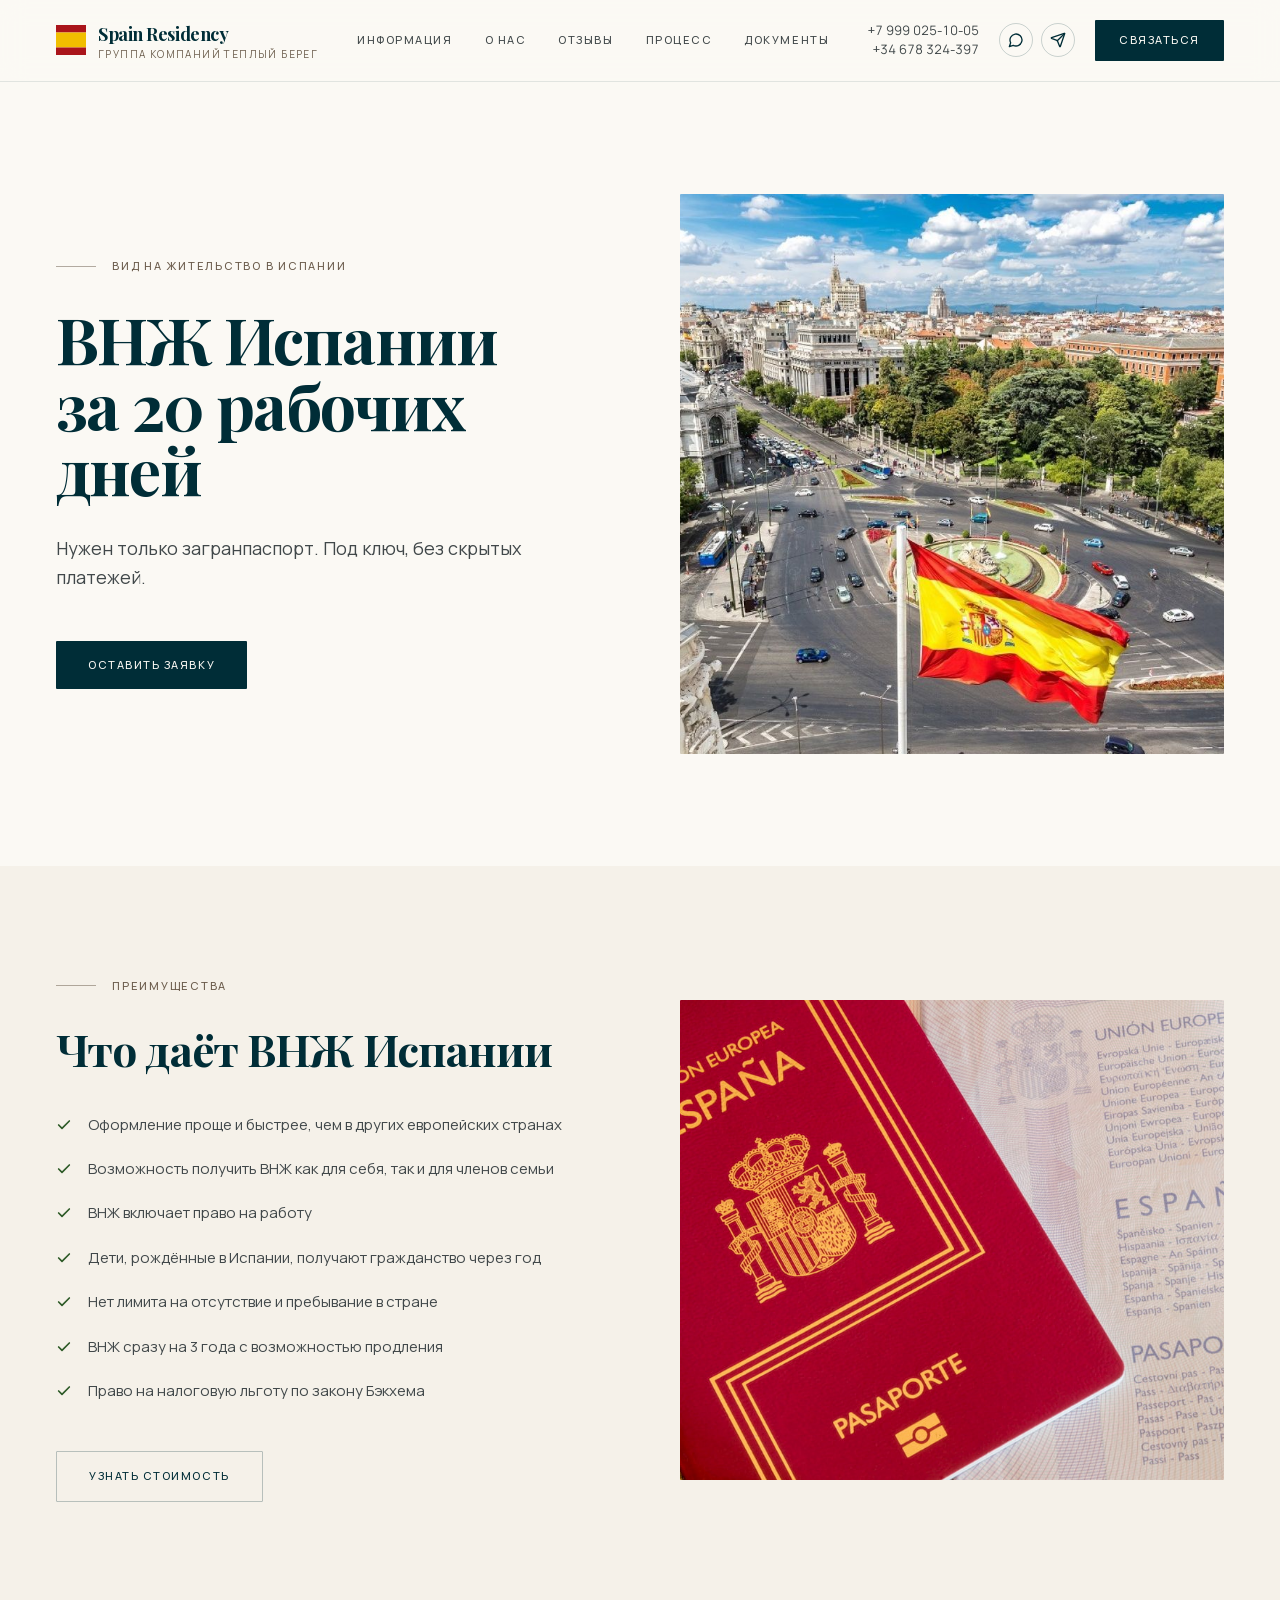
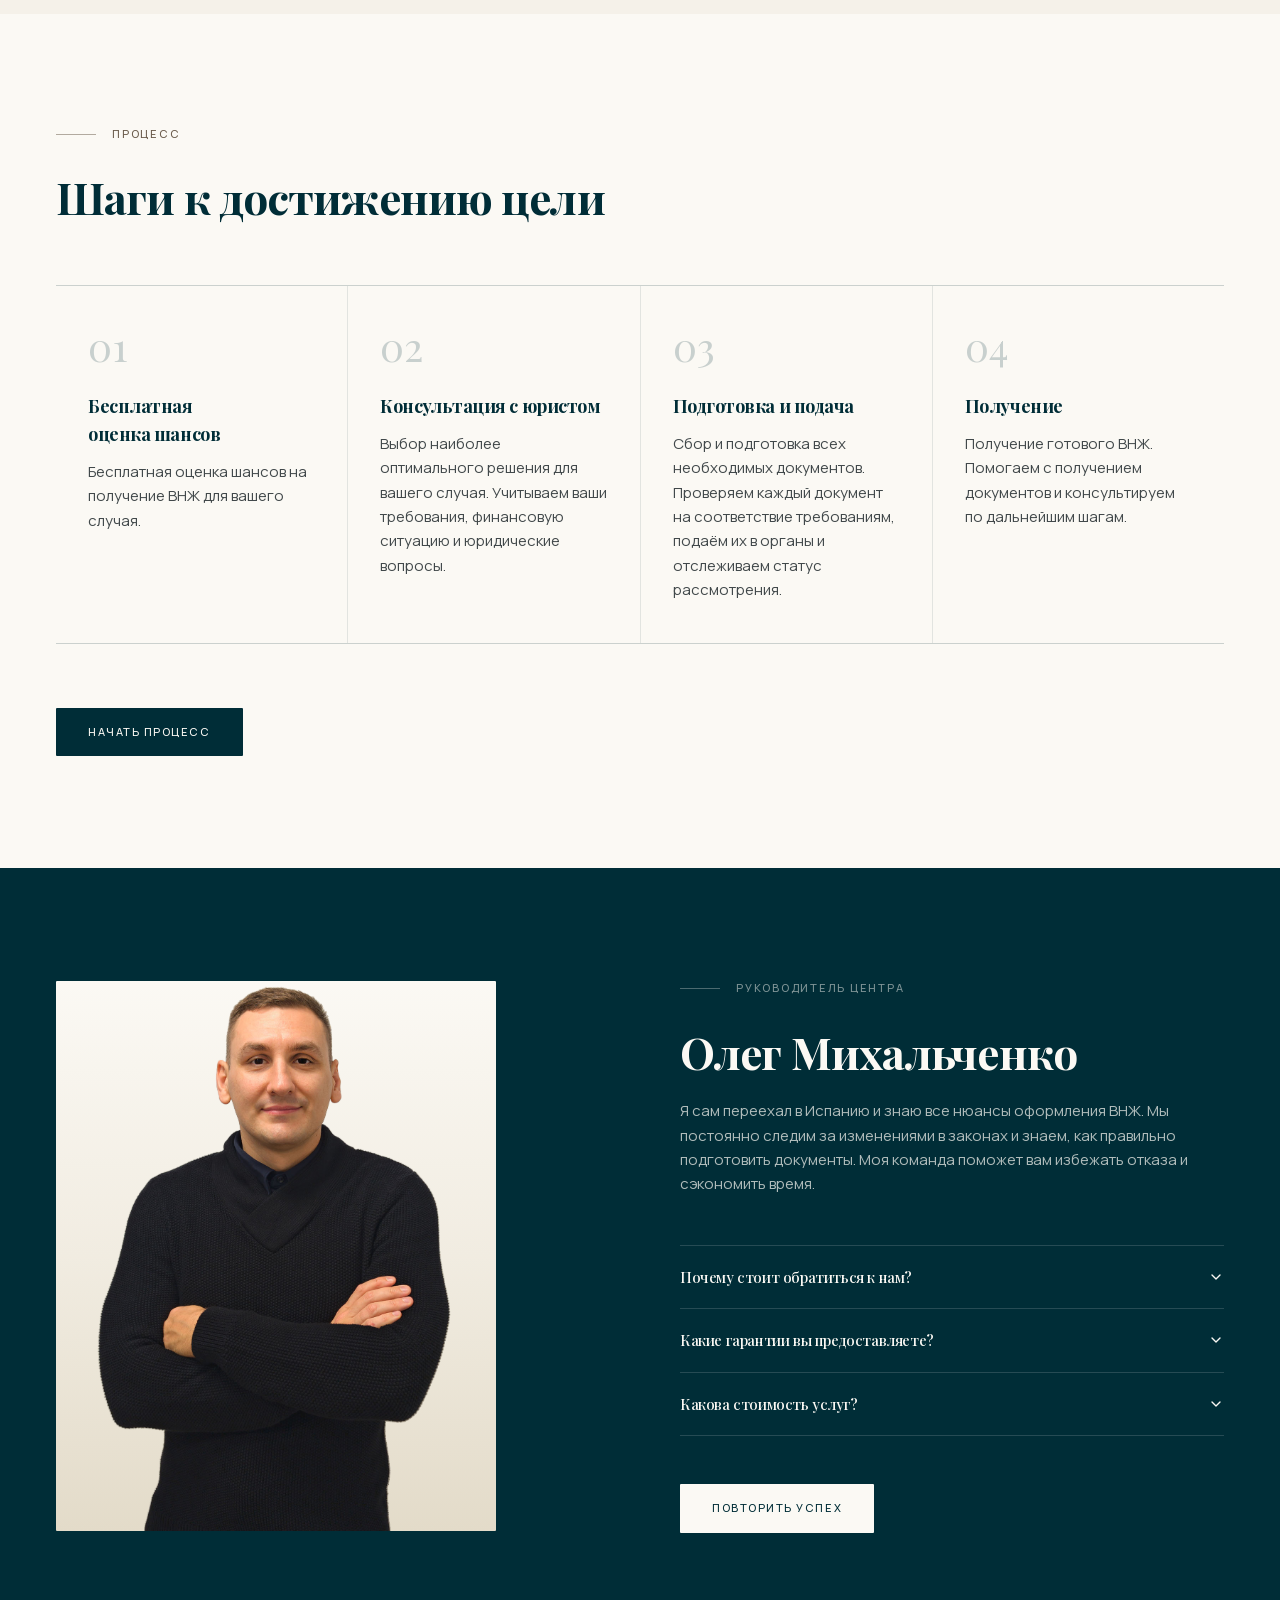
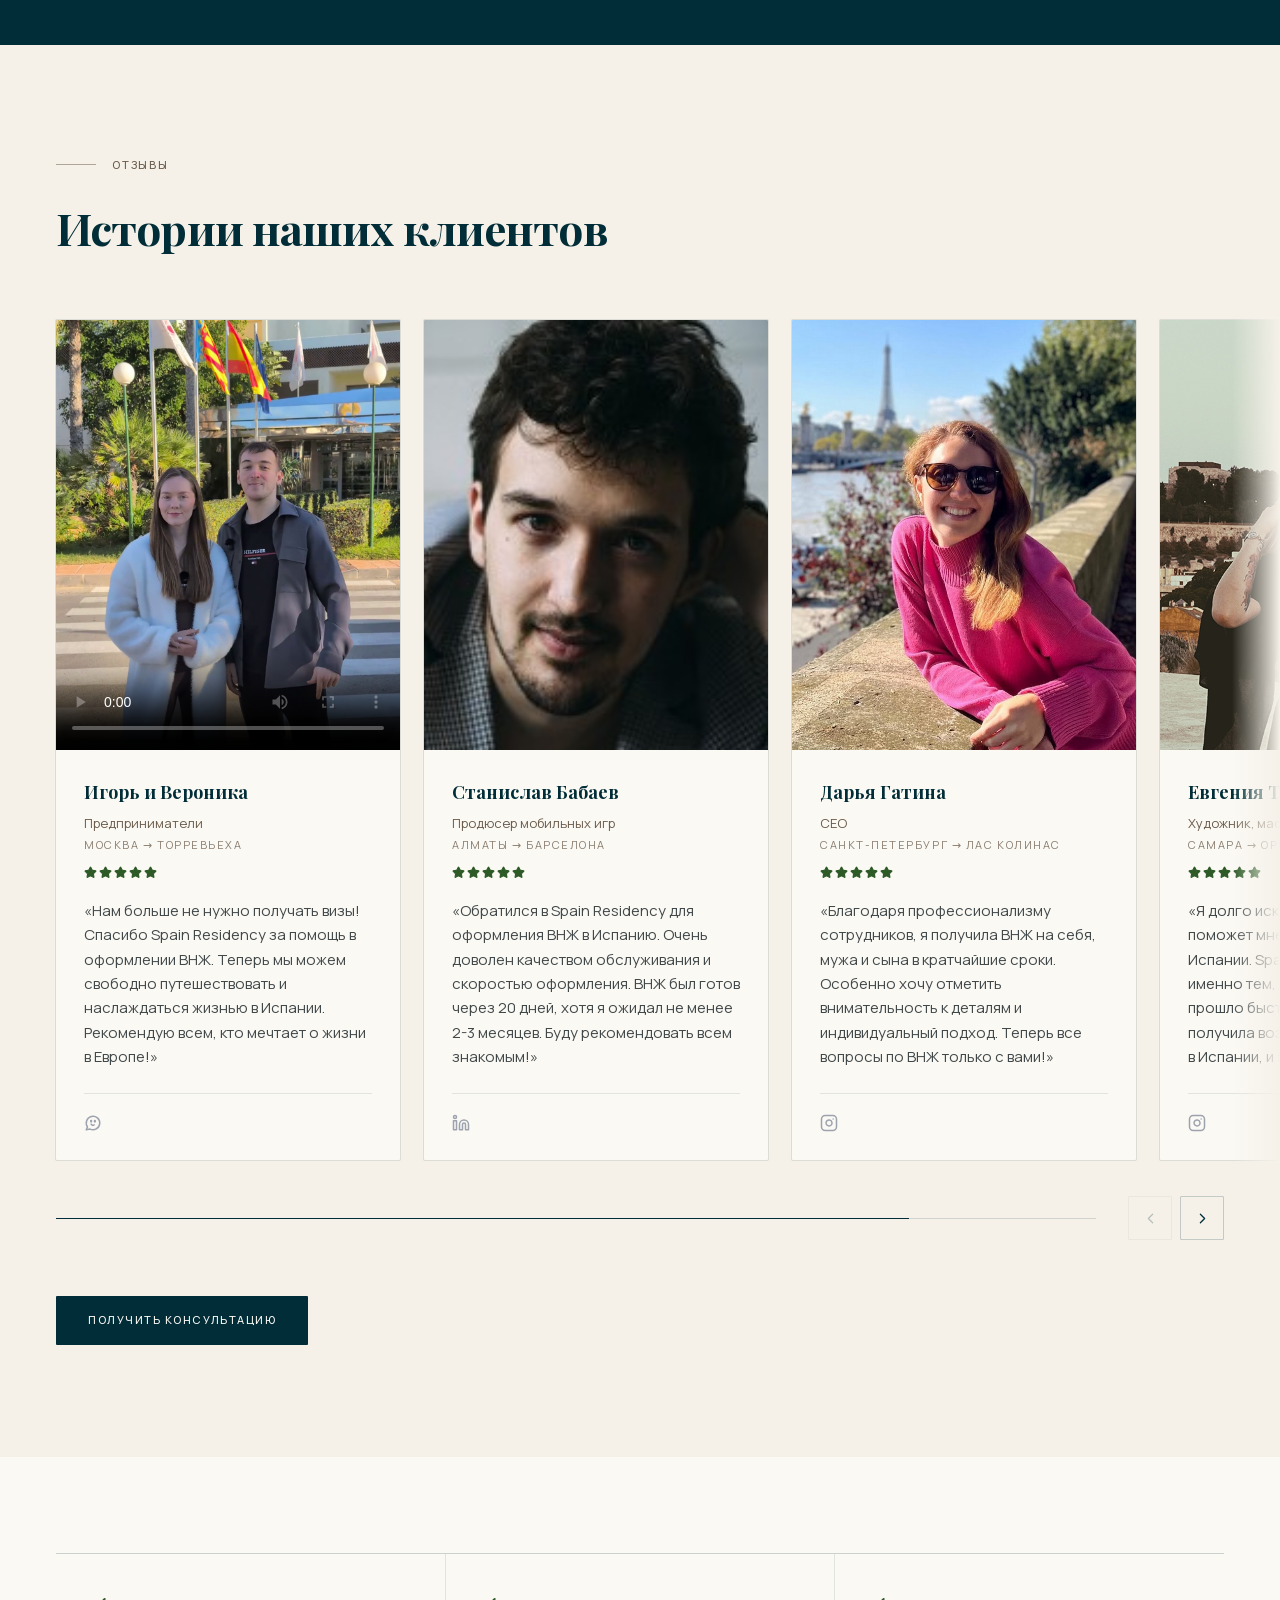
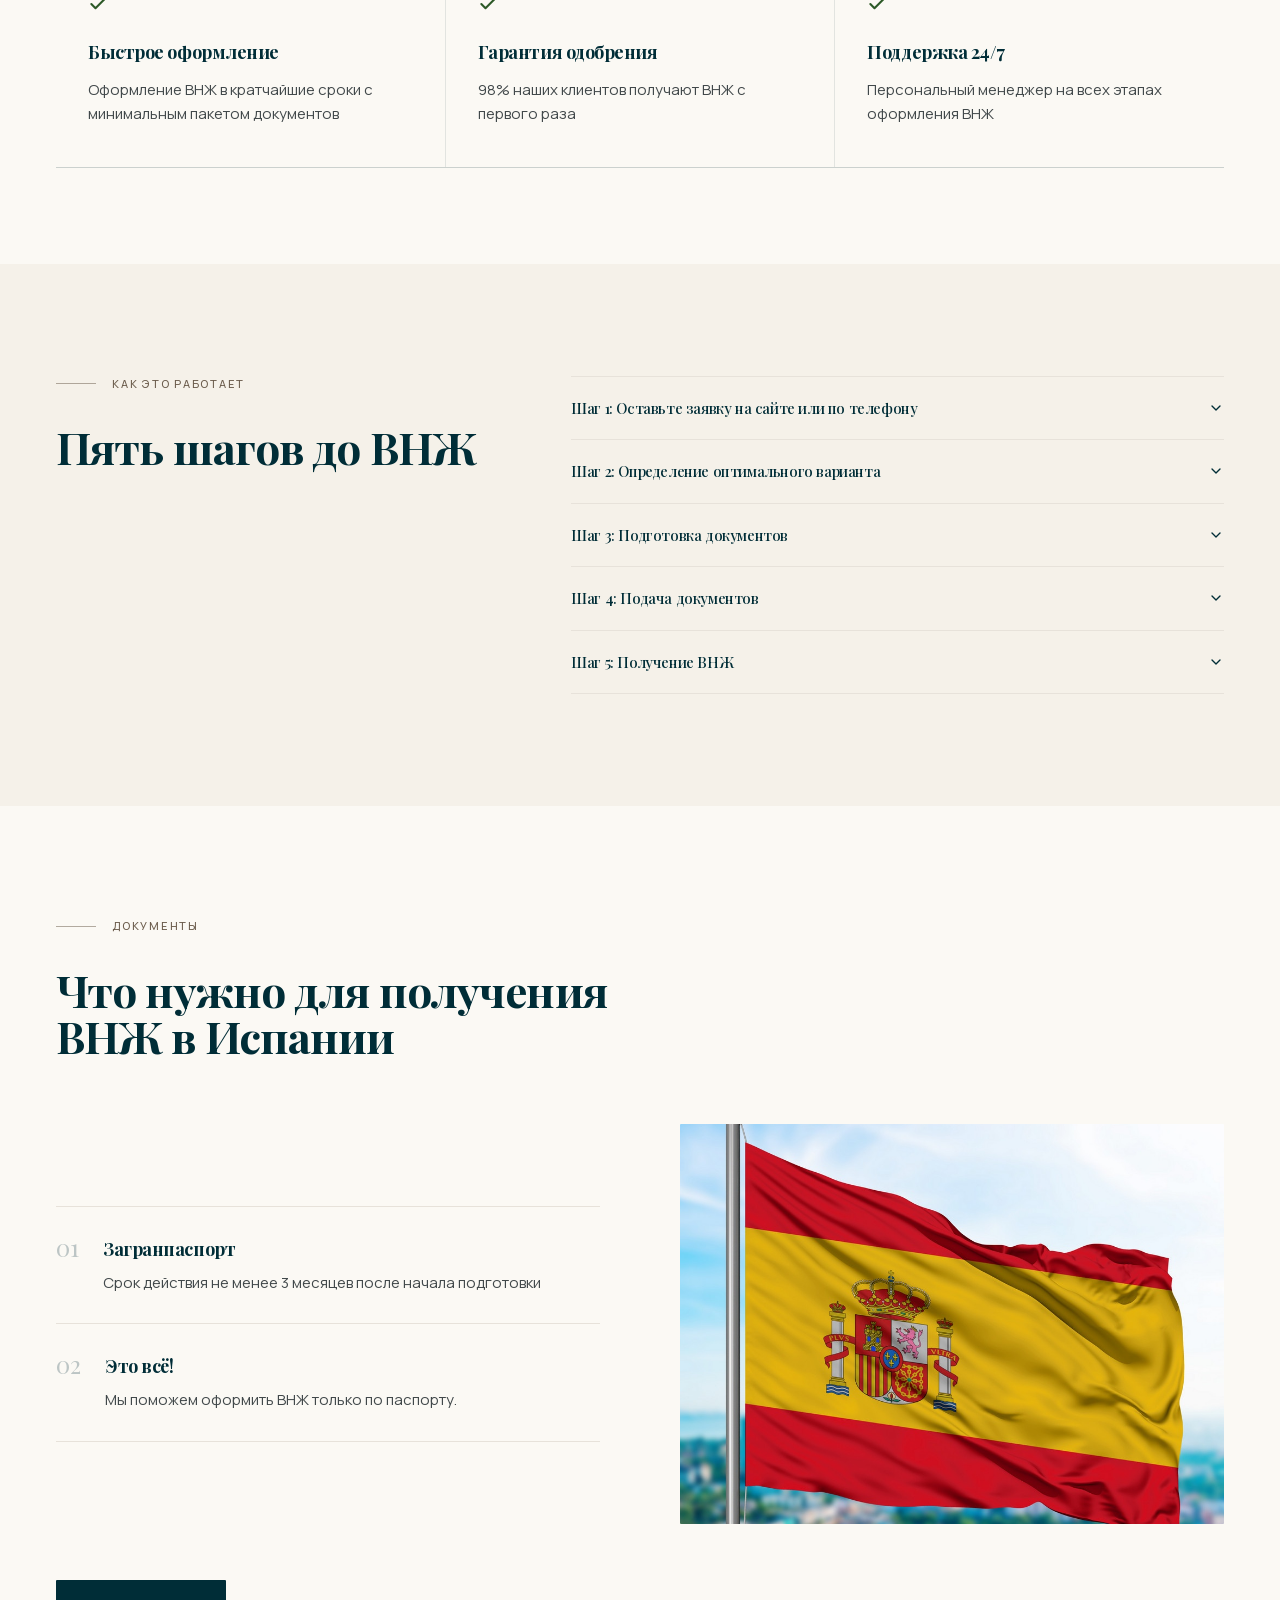
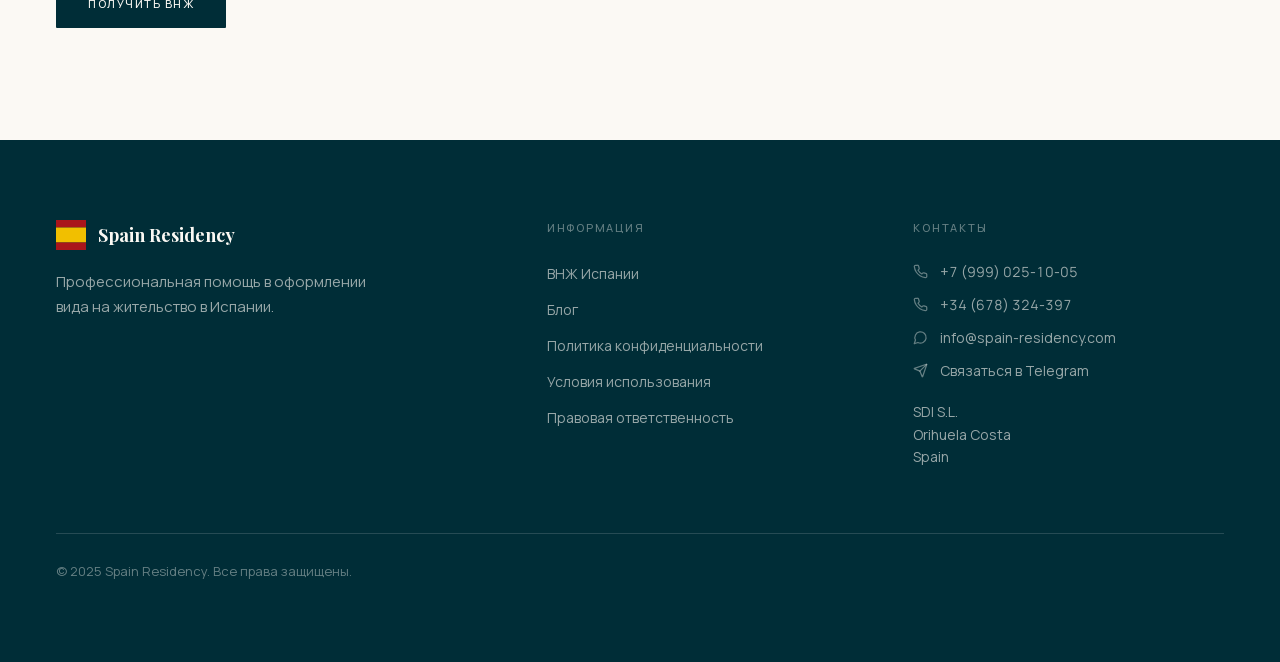
==== commit 041743ee: "deploy: freaklance/spain-residency@5d2e51d90e3e29e6d266dcf941e4f15bd2a99a68" ====
--- a/404/index.html
+++ b/404/index.html
@@ -1 +1 @@
-<!DOCTYPE html><html id="__next_error__"><head><meta charSet="utf-8"/><meta name="viewport" content="width=device-width, initial-scale=1"/><link rel="preload" as="script" fetchPriority="low" href="/_next/static/chunks/10uamwx-eibzk.js"/><script src="/_next/static/chunks/0x55qblhjhuf9.js" async=""></script><script src="/_next/static/chunks/0gkc92rez926_.js" async=""></script><script src="/_next/static/chunks/0k3g3vk-vcpit.js" async=""></script><script src="/_next/static/chunks/13ydbzavw.t5l.js" async=""></script><script src="/_next/static/chunks/turbopack-05rvbj143hno1.js" async=""></script><script src="/_next/static/chunks/0yfxm24y-daty.js" async=""></script><script src="/_next/static/chunks/0ap~a_axd-snj.js" async=""></script><script src="/_next/static/chunks/1322s96iy7ay7.js" async=""></script><link rel="preload" href="/_next/static/chunks/0~geh-w0b6c8l.css" as="style"/><meta name="robots" content="noindex"/><title>ВНЖ Испании: оформление под ключ. Профессиональная компания</title><meta name="description" content="Получить вид на жительство в Испании за 20 рабочих дней: цифровой кочевник и др. Бесплатная консультация от экспертов. Для россиян, граждан Казахстана и СНГ"/><meta name="author" content="SDI S.L."/><meta name="keywords" content="ВНЖ Испании,вид на жительство Испания,резиденция Испания,ВНЖ Испании паспорт,оформить ВНЖ Испания,ВНЖ Испании россиянам,ВНЖ Испании казахстанцам,SDI SL,испанское резидентство,TIE Испания"/><meta name="robots" content="index, follow"/><meta name="googlebot" content="index, follow, max-image-preview:large, max-snippet:-1"/><meta name="telegram:channel" content="@OlegMikhalchenko"/><link rel="canonical" href="https://spain-residency.com/"/><meta property="og:title" content="ВНЖ Испании: оформление под ключ. Профессиональная компания"/><meta property="og:description" content="Получить вид на жительство в Испании за 20 рабочих дней: цифровой кочевник и др. Бесплатная консультация от экспертов. Для россиян, граждан Казахстана и СНГ"/><meta property="og:url" content="https://spain-residency.com/"/><meta property="og:site_name" content="ВНЖ Испании — SDI S.L."/><meta property="og:locale" content="ru_RU"/><meta property="og:image" content="https://spain-residency.com/images/og-image.jpg"/><meta property="og:image:secure_url" content="https://spain-residency.com/images/og-image.jpg"/><meta property="og:image:type" content="image/jpeg"/><meta property="og:image:width" content="1200"/><meta property="og:image:height" content="630"/><meta property="og:image:alt" content="ВНЖ Испании за 20 рабочих дней"/><meta property="og:locale:alternate" content="kk_KZ"/><meta property="og:locale:alternate" content="en_US"/><meta property="og:type" content="website"/><meta name="twitter:card" content="summary_large_image"/><meta name="twitter:title" content="ВНЖ Испании: оформление под ключ. Профессиональная компания"/><meta name="twitter:description" content="Получить вид на жительство в Испании за 20 рабочих дней: цифровой кочевник и др. Бесплатная консультация от экспертов. Для россиян, граждан Казахстана и СНГ"/><meta name="twitter:image" content="https://spain-residency.com/images/og-image.jpg"/><link rel="icon" href="/favicon.svg" type="image/svg+xml"/><script src="/_next/static/chunks/03~yq9q893hmn.js" noModule=""></script></head><body><div hidden=""><!--$--><!--/$--></div><script src="/_next/static/chunks/10uamwx-eibzk.js" id="_R_" async=""></script><script>(self.__next_f=self.__next_f||[]).push([0])</script><script>self.__next_f.push([1,"1:\"$Sreact.fragment\"\n2:\"$Sreact.suspense\"\n3:I[31612,[\"/_next/static/chunks/1322s96iy7ay7.js\"],\"default\"]\n4:I[33950,[\"/_next/static/chunks/1322s96iy7ay7.js\"],\"default\"]\n5:I[6103,[\"/_next/static/chunks/1322s96iy7ay7.js\"],\"default\"]\n6:I[67145,[\"/_next/static/chunks/0yfxm24y-daty.js\",\"/_next/static/chunks/0ap~a_axd-snj.js\"],\"default\"]\n7:I[11225,[\"/_next/static/chunks/0yfxm24y-daty.js\",\"/_next/static/chunks/0ap~a_axd-snj.js\"],\"default\"]\na:I[28174,[\"/_next/static/chunks/0yfxm24y-daty.js\",\"/_next/static/chunks/0ap~a_axd-snj.js\"],\"OutletBoundary\"]\nd:I[28174,[\"/_next/static/chunks/0yfxm24y-daty.js\",\"/_next/static/chunks/0ap~a_axd-snj.js\"],\"ViewportBoundary\"]\nf:I[28174,[\"/_next/static/chunks/0yfxm24y-daty.js\",\"/_next/static/chunks/0ap~a_axd-snj.js\"],\"MetadataBoundary\"]\n11:I[47183,[\"/_next/static/chunks/1322s96iy7ay7.js\"],\"default\",1]\n:HL[\"/_next/static/chunks/0~geh-w0b6c8l.css\",\"style\"]\n"])</script><script>self.__next_f.push([1,"0:{\"P\":null,\"c\":[\"\",\"_not-found\",\"\"],\"q\":\"\",\"i\":false,\"f\":[[[\"\",{\"children\":[\"/_not-found\",{\"children\":[\"__PAGE__\",{}]}]},\"$undefined\",\"$undefined\",16],[[\"$\",\"$1\",\"c\",{\"children\":[[[\"$\",\"link\",\"0\",{\"rel\":\"stylesheet\",\"href\":\"/_next/static/chunks/0~geh-w0b6c8l.css\",\"precedence\":\"next\",\"crossOrigin\":\"$undefined\",\"nonce\":\"$undefined\"}],[\"$\",\"script\",\"script-0\",{\"src\":\"/_next/static/chunks/1322s96iy7ay7.js\",\"async\":true,\"nonce\":\"$undefined\"}]],[\"$\",\"html\",null,{\"lang\":\"ru\",\"children\":[\"$\",\"body\",null,{\"className\":\"manrope_7f7f2741-module__GzzlXW__variable playfair_display_8ed949ef-module__Rckp8a__variable font-sans\",\"children\":[[\"$\",\"$2\",null,{\"children\":[\"$\",\"$L3\",null,{}]}],[\"$\",\"$2\",null,{\"children\":[\"$\",\"$L4\",null,{}]}],[\"$\",\"$2\",null,{\"children\":[\"$\",\"$L5\",null,{}]}],[\"$\",\"$L6\",null,{\"parallelRouterKey\":\"children\",\"error\":\"$undefined\",\"errorStyles\":\"$undefined\",\"errorScripts\":\"$undefined\",\"template\":[\"$\",\"$L7\",null,{}],\"templateStyles\":\"$undefined\",\"templateScripts\":\"$undefined\",\"notFound\":[\"$L8\",[]],\"forbidden\":\"$undefined\",\"unauthorized\":\"$undefined\"}],false,[\"$\",\"script\",null,{\"type\":\"application/ld+json\",\"dangerouslySetInnerHTML\":{\"__html\":\"{\\\"@context\\\":\\\"https://schema.org\\\",\\\"@type\\\":\\\"Organization\\\",\\\"name\\\":\\\"SDI S.L.\\\",\\\"alternateName\\\":\\\"ВНЖ Испании\\\",\\\"url\\\":\\\"https://spain-residency.com\\\",\\\"logo\\\":\\\"https://spain-residency.com/favicon.svg\\\",\\\"image\\\":\\\"https://spain-residency.com/images/banner.jpg\\\",\\\"email\\\":\\\"info@spain-residency.com\\\",\\\"telephone\\\":\\\"+34678324397\\\",\\\"sameAs\\\":[\\\"https://t.me/OlegMikhalchenko\\\"]}\"}}],[\"$\",\"script\",null,{\"type\":\"application/ld+json\",\"dangerouslySetInnerHTML\":{\"__html\":\"{\\\"@context\\\":\\\"https://schema.org\\\",\\\"@type\\\":\\\"LegalService\\\",\\\"name\\\":\\\"SDI S.L. — ВНЖ Испании\\\",\\\"description\\\":\\\"Оформление вида на жительство в Испании за 20 рабочих дней. Нужен только паспорт.\\\",\\\"url\\\":\\\"https://spain-residency.com\\\",\\\"telephone\\\":\\\"+34678324397\\\",\\\"email\\\":\\\"info@spain-residency.com\\\",\\\"address\\\":{\\\"@type\\\":\\\"PostalAddress\\\",\\\"addressCountry\\\":\\\"ES\\\",\\\"addressLocality\\\":\\\"España\\\"},\\\"areaServed\\\":[\\\"RU\\\",\\\"KZ\\\",\\\"ES\\\"],\\\"inLanguage\\\":\\\"ru\\\",\\\"contactPoint\\\":[{\\\"@type\\\":\\\"ContactPoint\\\",\\\"telephone\\\":\\\"+34678324397\\\",\\\"contactType\\\":\\\"customer service\\\",\\\"availableLanguage\\\":[\\\"Russian\\\"]}],\\\"sameAs\\\":[\\\"https://t.me/OlegMikhalchenko\\\"]}\"}}]]}]}]]}],{\"children\":[[\"$\",\"$1\",\"c\",{\"children\":[null,[\"$\",\"$L6\",null,{\"parallelRouterKey\":\"children\",\"error\":\"$undefined\",\"errorStyles\":\"$undefined\",\"errorScripts\":\"$undefined\",\"template\":[\"$\",\"$L7\",null,{}],\"templateStyles\":\"$undefined\",\"templateScripts\":\"$undefined\",\"notFound\":\"$undefined\",\"forbidden\":\"$undefined\",\"unauthorized\":\"$undefined\"}]]}],{\"children\":[[\"$\",\"$1\",\"c\",{\"children\":[\"$L9\",null,[\"$\",\"$La\",null,{\"children\":[\"$\",\"$2\",null,{\"name\":\"Next.MetadataOutlet\",\"children\":\"$@b\"}]}]]}],{},null,false,null]},null,false,\"$@c\"]},null,false,null],[\"$\",\"$1\",\"h\",{\"children\":[[\"$\",\"meta\",null,{\"name\":\"robots\",\"content\":\"noindex\"}],[\"$\",\"$Ld\",null,{\"children\":\"$Le\"}],[\"$\",\"div\",null,{\"hidden\":true,\"children\":[\"$\",\"$Lf\",null,{\"children\":[\"$\",\"$2\",null,{\"name\":\"Next.Metadata\",\"children\":\"$L10\"}]}]}],[\"$\",\"meta\",null,{\"name\":\"next-size-adjust\",\"content\":\"\"}]]}],false]],\"m\":\"$undefined\",\"G\":[\"$11\",[[\"$\",\"link\",\"0\",{\"rel\":\"stylesheet\",\"href\":\"/_next/static/chunks/0~geh-w0b6c8l.css\",\"precedence\":\"next\",\"crossOrigin\":\"$undefined\",\"nonce\":\"$undefined\"}]]],\"S\":true,\"h\":null,\"s\":\"$undefined\",\"l\":\"$undefined\",\"p\":\"$undefined\",\"d\":\"$undefined\",\"b\":\"MWKKw_fHk8mxZFzTvwBmB\"}\n"])</script><script>self.__next_f.push([1,"8:E{\"digest\":\"NEXT_REDIRECT;replace;/;307;\"}\n9:E{\"digest\":\"NEXT_REDIRECT;replace;/;307;\"}\n"])</script><script>self.__next_f.push([1,"12:[]\nc:\"$W12\"\n"])</script><script>self.__next_f.push([1,"e:[[\"$\",\"meta\",\"0\",{\"charSet\":\"utf-8\"}],[\"$\",\"meta\",\"1\",{\"name\":\"viewport\",\"content\":\"width=device-width, initial-scale=1\"}]]\n"])</script><script>self.__next_f.push([1,"13:I[36864,[\"/_next/static/chunks/0yfxm24y-daty.js\",\"/_next/static/chunks/0ap~a_axd-snj.js\"],\"IconMark\"]\nb:null\n"])</script><script>self.__next_f.push([1,"10:[[\"$\",\"title\",\"0\",{\"children\":\"ВНЖ Испании: оформление под ключ. Профессиональная компания\"}],[\"$\",\"meta\",\"1\",{\"name\":\"description\",\"content\":\"Получить вид на жительство в Испании за 20 рабочих дней: цифровой кочевник и др. Бесплатная консультация от экспертов. Для россиян, граждан Казахстана и СНГ\"}],[\"$\",\"meta\",\"2\",{\"name\":\"author\",\"content\":\"SDI S.L.\"}],[\"$\",\"meta\",\"3\",{\"name\":\"keywords\",\"content\":\"ВНЖ Испании,вид на жительство Испания,резиденция Испания,ВНЖ Испании паспорт,оформить ВНЖ Испания,ВНЖ Испании россиянам,ВНЖ Испании казахстанцам,SDI SL,испанское резидентство,TIE Испания\"}],[\"$\",\"meta\",\"4\",{\"name\":\"robots\",\"content\":\"index, follow\"}],[\"$\",\"meta\",\"5\",{\"name\":\"googlebot\",\"content\":\"index, follow, max-image-preview:large, max-snippet:-1\"}],[\"$\",\"meta\",\"6\",{\"name\":\"telegram:channel\",\"content\":\"@OlegMikhalchenko\"}],[\"$\",\"link\",\"7\",{\"rel\":\"canonical\",\"href\":\"https://spain-residency.com/\"}],[\"$\",\"meta\",\"8\",{\"property\":\"og:title\",\"content\":\"ВНЖ Испании: оформление под ключ. Профессиональная компания\"}],[\"$\",\"meta\",\"9\",{\"property\":\"og:description\",\"content\":\"Получить вид на жительство в Испании за 20 рабочих дней: цифровой кочевник и др. Бесплатная консультация от экспертов. Для россиян, граждан Казахстана и СНГ\"}],[\"$\",\"meta\",\"10\",{\"property\":\"og:url\",\"content\":\"https://spain-residency.com/\"}],[\"$\",\"meta\",\"11\",{\"property\":\"og:site_name\",\"content\":\"ВНЖ Испании — SDI S.L.\"}],[\"$\",\"meta\",\"12\",{\"property\":\"og:locale\",\"content\":\"ru_RU\"}],[\"$\",\"meta\",\"13\",{\"property\":\"og:image\",\"content\":\"https://spain-residency.com/images/og-image.jpg\"}],[\"$\",\"meta\",\"14\",{\"property\":\"og:image:secure_url\",\"content\":\"https://spain-residency.com/images/og-image.jpg\"}],[\"$\",\"meta\",\"15\",{\"property\":\"og:image:type\",\"content\":\"image/jpeg\"}],[\"$\",\"meta\",\"16\",{\"property\":\"og:image:width\",\"content\":\"1200\"}],[\"$\",\"meta\",\"17\",{\"property\":\"og:image:height\",\"content\":\"630\"}],[\"$\",\"meta\",\"18\",{\"property\":\"og:image:alt\",\"content\":\"ВНЖ Испании за 20 рабочих дней\"}],[\"$\",\"meta\",\"19\",{\"property\":\"og:locale:alternate\",\"content\":\"kk_KZ\"}],[\"$\",\"meta\",\"20\",{\"property\":\"og:locale:alternate\",\"content\":\"en_US\"}],[\"$\",\"meta\",\"21\",{\"property\":\"og:type\",\"content\":\"website\"}],[\"$\",\"meta\",\"22\",{\"name\":\"twitter:card\",\"content\":\"summary_large_image\"}],[\"$\",\"meta\",\"23\",{\"name\":\"twitter:title\",\"content\":\"ВНЖ Испании: оформление под ключ. Профессиональная компания\"}],[\"$\",\"meta\",\"24\",{\"name\":\"twitter:description\",\"content\":\"Получить вид на жительство в Испании за 20 рабочих дней: цифровой кочевник и др. Бесплатная консультация от экспертов. Для россиян, граждан Казахстана и СНГ\"}],[\"$\",\"meta\",\"25\",{\"name\":\"twitter:image\",\"content\":\"https://spain-residency.com/images/og-image.jpg\"}],[\"$\",\"link\",\"26\",{\"rel\":\"icon\",\"href\":\"/favicon.svg\",\"type\":\"image/svg+xml\"}],[\"$\",\"$L13\",\"27\",{}]]\n"])</script></body></html>+<!DOCTYPE html><html id="__next_error__"><head><meta charSet="utf-8"/><meta name="viewport" content="width=device-width, initial-scale=1"/><link rel="preload" as="script" fetchPriority="low" href="/_next/static/chunks/10uamwx-eibzk.js"/><script src="/_next/static/chunks/0x55qblhjhuf9.js" async=""></script><script src="/_next/static/chunks/0gkc92rez926_.js" async=""></script><script src="/_next/static/chunks/0k3g3vk-vcpit.js" async=""></script><script src="/_next/static/chunks/13ydbzavw.t5l.js" async=""></script><script src="/_next/static/chunks/turbopack-05rvbj143hno1.js" async=""></script><script src="/_next/static/chunks/0yfxm24y-daty.js" async=""></script><script src="/_next/static/chunks/0ap~a_axd-snj.js" async=""></script><script src="/_next/static/chunks/1322s96iy7ay7.js" async=""></script><link rel="preload" href="/_next/static/chunks/0toysu1bdhka2.css" as="style"/><meta name="robots" content="noindex"/><title>ВНЖ Испании: оформление под ключ. Профессиональная компания</title><meta name="description" content="Получить вид на жительство в Испании за 20 рабочих дней: цифровой кочевник и др. Бесплатная консультация от экспертов. Для россиян, граждан Казахстана и СНГ"/><meta name="author" content="SDI S.L."/><meta name="keywords" content="ВНЖ Испании,вид на жительство Испания,резиденция Испания,ВНЖ Испании паспорт,оформить ВНЖ Испания,ВНЖ Испании россиянам,ВНЖ Испании казахстанцам,SDI SL,испанское резидентство,TIE Испания"/><meta name="robots" content="index, follow"/><meta name="googlebot" content="index, follow, max-image-preview:large, max-snippet:-1"/><meta name="telegram:channel" content="@OlegMikhalchenko"/><link rel="canonical" href="https://spain-residency.com/"/><meta property="og:title" content="ВНЖ Испании: оформление под ключ. Профессиональная компания"/><meta property="og:description" content="Получить вид на жительство в Испании за 20 рабочих дней: цифровой кочевник и др. Бесплатная консультация от экспертов. Для россиян, граждан Казахстана и СНГ"/><meta property="og:url" content="https://spain-residency.com/"/><meta property="og:site_name" content="ВНЖ Испании — SDI S.L."/><meta property="og:locale" content="ru_RU"/><meta property="og:image" content="https://spain-residency.com/images/og-image.jpg"/><meta property="og:image:secure_url" content="https://spain-residency.com/images/og-image.jpg"/><meta property="og:image:type" content="image/jpeg"/><meta property="og:image:width" content="1200"/><meta property="og:image:height" content="630"/><meta property="og:image:alt" content="ВНЖ Испании за 20 рабочих дней"/><meta property="og:locale:alternate" content="kk_KZ"/><meta property="og:locale:alternate" content="en_US"/><meta property="og:type" content="website"/><meta name="twitter:card" content="summary_large_image"/><meta name="twitter:title" content="ВНЖ Испании: оформление под ключ. Профессиональная компания"/><meta name="twitter:description" content="Получить вид на жительство в Испании за 20 рабочих дней: цифровой кочевник и др. Бесплатная консультация от экспертов. Для россиян, граждан Казахстана и СНГ"/><meta name="twitter:image" content="https://spain-residency.com/images/og-image.jpg"/><link rel="icon" href="/favicon.svg" type="image/svg+xml"/><script src="/_next/static/chunks/03~yq9q893hmn.js" noModule=""></script></head><body><div hidden=""><!--$--><!--/$--></div><script src="/_next/static/chunks/10uamwx-eibzk.js" id="_R_" async=""></script><script>(self.__next_f=self.__next_f||[]).push([0])</script><script>self.__next_f.push([1,"1:\"$Sreact.fragment\"\n2:\"$Sreact.suspense\"\n3:I[31612,[\"/_next/static/chunks/1322s96iy7ay7.js\"],\"default\"]\n4:I[33950,[\"/_next/static/chunks/1322s96iy7ay7.js\"],\"default\"]\n5:I[6103,[\"/_next/static/chunks/1322s96iy7ay7.js\"],\"default\"]\n6:I[67145,[\"/_next/static/chunks/0yfxm24y-daty.js\",\"/_next/static/chunks/0ap~a_axd-snj.js\"],\"default\"]\n7:I[11225,[\"/_next/static/chunks/0yfxm24y-daty.js\",\"/_next/static/chunks/0ap~a_axd-snj.js\"],\"default\"]\na:I[28174,[\"/_next/static/chunks/0yfxm24y-daty.js\",\"/_next/static/chunks/0ap~a_axd-snj.js\"],\"OutletBoundary\"]\nd:I[28174,[\"/_next/static/chunks/0yfxm24y-daty.js\",\"/_next/static/chunks/0ap~a_axd-snj.js\"],\"ViewportBoundary\"]\nf:I[28174,[\"/_next/static/chunks/0yfxm24y-daty.js\",\"/_next/static/chunks/0ap~a_axd-snj.js\"],\"MetadataBoundary\"]\n11:I[47183,[\"/_next/static/chunks/1322s96iy7ay7.js\"],\"default\",1]\n:HL[\"/_next/static/chunks/0toysu1bdhka2.css\",\"style\"]\n"])</script><script>self.__next_f.push([1,"0:{\"P\":null,\"c\":[\"\",\"_not-found\",\"\"],\"q\":\"\",\"i\":false,\"f\":[[[\"\",{\"children\":[\"/_not-found\",{\"children\":[\"__PAGE__\",{}]}]},\"$undefined\",\"$undefined\",16],[[\"$\",\"$1\",\"c\",{\"children\":[[[\"$\",\"link\",\"0\",{\"rel\":\"stylesheet\",\"href\":\"/_next/static/chunks/0toysu1bdhka2.css\",\"precedence\":\"next\",\"crossOrigin\":\"$undefined\",\"nonce\":\"$undefined\"}],[\"$\",\"script\",\"script-0\",{\"src\":\"/_next/static/chunks/1322s96iy7ay7.js\",\"async\":true,\"nonce\":\"$undefined\"}]],[\"$\",\"html\",null,{\"lang\":\"ru\",\"children\":[\"$\",\"body\",null,{\"className\":\"manrope_7f7f2741-module__GzzlXW__variable playfair_display_8ed949ef-module__Rckp8a__variable font-sans\",\"children\":[[\"$\",\"$2\",null,{\"children\":[\"$\",\"$L3\",null,{}]}],[\"$\",\"$2\",null,{\"children\":[\"$\",\"$L4\",null,{}]}],[\"$\",\"$2\",null,{\"children\":[\"$\",\"$L5\",null,{}]}],[\"$\",\"$L6\",null,{\"parallelRouterKey\":\"children\",\"error\":\"$undefined\",\"errorStyles\":\"$undefined\",\"errorScripts\":\"$undefined\",\"template\":[\"$\",\"$L7\",null,{}],\"templateStyles\":\"$undefined\",\"templateScripts\":\"$undefined\",\"notFound\":[\"$L8\",[]],\"forbidden\":\"$undefined\",\"unauthorized\":\"$undefined\"}],false,[\"$\",\"script\",null,{\"type\":\"application/ld+json\",\"dangerouslySetInnerHTML\":{\"__html\":\"{\\\"@context\\\":\\\"https://schema.org\\\",\\\"@type\\\":\\\"Organization\\\",\\\"name\\\":\\\"SDI S.L.\\\",\\\"alternateName\\\":\\\"ВНЖ Испании\\\",\\\"url\\\":\\\"https://spain-residency.com\\\",\\\"logo\\\":\\\"https://spain-residency.com/favicon.svg\\\",\\\"image\\\":\\\"https://spain-residency.com/images/banner.jpg\\\",\\\"email\\\":\\\"info@spain-residency.com\\\",\\\"telephone\\\":\\\"+34678324397\\\",\\\"sameAs\\\":[\\\"https://t.me/OlegMikhalchenko\\\"]}\"}}],[\"$\",\"script\",null,{\"type\":\"application/ld+json\",\"dangerouslySetInnerHTML\":{\"__html\":\"{\\\"@context\\\":\\\"https://schema.org\\\",\\\"@type\\\":\\\"LegalService\\\",\\\"name\\\":\\\"SDI S.L. — ВНЖ Испании\\\",\\\"description\\\":\\\"Оформление вида на жительство в Испании за 20 рабочих дней. Нужен только паспорт.\\\",\\\"url\\\":\\\"https://spain-residency.com\\\",\\\"telephone\\\":\\\"+34678324397\\\",\\\"email\\\":\\\"info@spain-residency.com\\\",\\\"address\\\":{\\\"@type\\\":\\\"PostalAddress\\\",\\\"addressCountry\\\":\\\"ES\\\",\\\"addressLocality\\\":\\\"España\\\"},\\\"areaServed\\\":[\\\"RU\\\",\\\"KZ\\\",\\\"ES\\\"],\\\"inLanguage\\\":\\\"ru\\\",\\\"contactPoint\\\":[{\\\"@type\\\":\\\"ContactPoint\\\",\\\"telephone\\\":\\\"+34678324397\\\",\\\"contactType\\\":\\\"customer service\\\",\\\"availableLanguage\\\":[\\\"Russian\\\"]}],\\\"sameAs\\\":[\\\"https://t.me/OlegMikhalchenko\\\"]}\"}}]]}]}]]}],{\"children\":[[\"$\",\"$1\",\"c\",{\"children\":[null,[\"$\",\"$L6\",null,{\"parallelRouterKey\":\"children\",\"error\":\"$undefined\",\"errorStyles\":\"$undefined\",\"errorScripts\":\"$undefined\",\"template\":[\"$\",\"$L7\",null,{}],\"templateStyles\":\"$undefined\",\"templateScripts\":\"$undefined\",\"notFound\":\"$undefined\",\"forbidden\":\"$undefined\",\"unauthorized\":\"$undefined\"}]]}],{\"children\":[[\"$\",\"$1\",\"c\",{\"children\":[\"$L9\",null,[\"$\",\"$La\",null,{\"children\":[\"$\",\"$2\",null,{\"name\":\"Next.MetadataOutlet\",\"children\":\"$@b\"}]}]]}],{},null,false,null]},null,false,\"$@c\"]},null,false,null],[\"$\",\"$1\",\"h\",{\"children\":[[\"$\",\"meta\",null,{\"name\":\"robots\",\"content\":\"noindex\"}],[\"$\",\"$Ld\",null,{\"children\":\"$Le\"}],[\"$\",\"div\",null,{\"hidden\":true,\"children\":[\"$\",\"$Lf\",null,{\"children\":[\"$\",\"$2\",null,{\"name\":\"Next.Metadata\",\"children\":\"$L10\"}]}]}],[\"$\",\"meta\",null,{\"name\":\"next-size-adjust\",\"content\":\"\"}]]}],false]],\"m\":\"$undefined\",\"G\":[\"$11\",[[\"$\",\"link\",\"0\",{\"rel\":\"stylesheet\",\"href\":\"/_next/static/chunks/0toysu1bdhka2.css\",\"precedence\":\"next\",\"crossOrigin\":\"$undefined\",\"nonce\":\"$undefined\"}]]],\"S\":true,\"h\":null,\"s\":\"$undefined\",\"l\":\"$undefined\",\"p\":\"$undefined\",\"d\":\"$undefined\",\"b\":\"GijCxbwOG95CCU2Exlh6v\"}\n"])</script><script>self.__next_f.push([1,"8:E{\"digest\":\"NEXT_REDIRECT;replace;/;307;\"}\n9:E{\"digest\":\"NEXT_REDIRECT;replace;/;307;\"}\n"])</script><script>self.__next_f.push([1,"12:[]\nc:\"$W12\"\n"])</script><script>self.__next_f.push([1,"e:[[\"$\",\"meta\",\"0\",{\"charSet\":\"utf-8\"}],[\"$\",\"meta\",\"1\",{\"name\":\"viewport\",\"content\":\"width=device-width, initial-scale=1\"}]]\n"])</script><script>self.__next_f.push([1,"13:I[36864,[\"/_next/static/chunks/0yfxm24y-daty.js\",\"/_next/static/chunks/0ap~a_axd-snj.js\"],\"IconMark\"]\nb:null\n"])</script><script>self.__next_f.push([1,"10:[[\"$\",\"title\",\"0\",{\"children\":\"ВНЖ Испании: оформление под ключ. Профессиональная компания\"}],[\"$\",\"meta\",\"1\",{\"name\":\"description\",\"content\":\"Получить вид на жительство в Испании за 20 рабочих дней: цифровой кочевник и др. Бесплатная консультация от экспертов. Для россиян, граждан Казахстана и СНГ\"}],[\"$\",\"meta\",\"2\",{\"name\":\"author\",\"content\":\"SDI S.L.\"}],[\"$\",\"meta\",\"3\",{\"name\":\"keywords\",\"content\":\"ВНЖ Испании,вид на жительство Испания,резиденция Испания,ВНЖ Испании паспорт,оформить ВНЖ Испания,ВНЖ Испании россиянам,ВНЖ Испании казахстанцам,SDI SL,испанское резидентство,TIE Испания\"}],[\"$\",\"meta\",\"4\",{\"name\":\"robots\",\"content\":\"index, follow\"}],[\"$\",\"meta\",\"5\",{\"name\":\"googlebot\",\"content\":\"index, follow, max-image-preview:large, max-snippet:-1\"}],[\"$\",\"meta\",\"6\",{\"name\":\"telegram:channel\",\"content\":\"@OlegMikhalchenko\"}],[\"$\",\"link\",\"7\",{\"rel\":\"canonical\",\"href\":\"https://spain-residency.com/\"}],[\"$\",\"meta\",\"8\",{\"property\":\"og:title\",\"content\":\"ВНЖ Испании: оформление под ключ. Профессиональная компания\"}],[\"$\",\"meta\",\"9\",{\"property\":\"og:description\",\"content\":\"Получить вид на жительство в Испании за 20 рабочих дней: цифровой кочевник и др. Бесплатная консультация от экспертов. Для россиян, граждан Казахстана и СНГ\"}],[\"$\",\"meta\",\"10\",{\"property\":\"og:url\",\"content\":\"https://spain-residency.com/\"}],[\"$\",\"meta\",\"11\",{\"property\":\"og:site_name\",\"content\":\"ВНЖ Испании — SDI S.L.\"}],[\"$\",\"meta\",\"12\",{\"property\":\"og:locale\",\"content\":\"ru_RU\"}],[\"$\",\"meta\",\"13\",{\"property\":\"og:image\",\"content\":\"https://spain-residency.com/images/og-image.jpg\"}],[\"$\",\"meta\",\"14\",{\"property\":\"og:image:secure_url\",\"content\":\"https://spain-residency.com/images/og-image.jpg\"}],[\"$\",\"meta\",\"15\",{\"property\":\"og:image:type\",\"content\":\"image/jpeg\"}],[\"$\",\"meta\",\"16\",{\"property\":\"og:image:width\",\"content\":\"1200\"}],[\"$\",\"meta\",\"17\",{\"property\":\"og:image:height\",\"content\":\"630\"}],[\"$\",\"meta\",\"18\",{\"property\":\"og:image:alt\",\"content\":\"ВНЖ Испании за 20 рабочих дней\"}],[\"$\",\"meta\",\"19\",{\"property\":\"og:locale:alternate\",\"content\":\"kk_KZ\"}],[\"$\",\"meta\",\"20\",{\"property\":\"og:locale:alternate\",\"content\":\"en_US\"}],[\"$\",\"meta\",\"21\",{\"property\":\"og:type\",\"content\":\"website\"}],[\"$\",\"meta\",\"22\",{\"name\":\"twitter:card\",\"content\":\"summary_large_image\"}],[\"$\",\"meta\",\"23\",{\"name\":\"twitter:title\",\"content\":\"ВНЖ Испании: оформление под ключ. Профессиональная компания\"}],[\"$\",\"meta\",\"24\",{\"name\":\"twitter:description\",\"content\":\"Получить вид на жительство в Испании за 20 рабочих дней: цифровой кочевник и др. Бесплатная консультация от экспертов. Для россиян, граждан Казахстана и СНГ\"}],[\"$\",\"meta\",\"25\",{\"name\":\"twitter:image\",\"content\":\"https://spain-residency.com/images/og-image.jpg\"}],[\"$\",\"link\",\"26\",{\"rel\":\"icon\",\"href\":\"/favicon.svg\",\"type\":\"image/svg+xml\"}],[\"$\",\"$L13\",\"27\",{}]]\n"])</script></body></html>
--- a/_next/static/chunks/0toysu1bdhka2.css
+++ b/_next/static/chunks/0toysu1bdhka2.css
@@ -0,0 +1,3 @@
+*,:before,:after,::backdrop{--tw-border-spacing-x:0;--tw-border-spacing-y:0;--tw-translate-x:0;--tw-translate-y:0;--tw-rotate:0;--tw-skew-x:0;--tw-skew-y:0;--tw-scale-x:1;--tw-scale-y:1;--tw-pan-x: ;--tw-pan-y: ;--tw-pinch-zoom: ;--tw-scroll-snap-strictness:proximity;--tw-gradient-from-position: ;--tw-gradient-via-position: ;--tw-gradient-to-position: ;--tw-ordinal: ;--tw-slashed-zero: ;--tw-numeric-figure: ;--tw-numeric-spacing: ;--tw-numeric-fraction: ;--tw-ring-inset: ;--tw-ring-offset-width:0px;--tw-ring-offset-color:#fff;--tw-ring-color:#3b82f680;--tw-ring-offset-shadow:0 0 #0000;--tw-ring-shadow:0 0 #0000;--tw-shadow:0 0 #0000;--tw-shadow-colored:0 0 #0000;--tw-blur: ;--tw-brightness: ;--tw-contrast: ;--tw-grayscale: ;--tw-hue-rotate: ;--tw-invert: ;--tw-saturate: ;--tw-sepia: ;--tw-drop-shadow: ;--tw-backdrop-blur: ;--tw-backdrop-brightness: ;--tw-backdrop-contrast: ;--tw-backdrop-grayscale: ;--tw-backdrop-hue-rotate: ;--tw-backdrop-invert: ;--tw-backdrop-opacity: ;--tw-backdrop-saturate: ;--tw-backdrop-sepia: ;--tw-contain-size: ;--tw-contain-layout: ;--tw-contain-paint: ;--tw-contain-style: }*,:before,:after{box-sizing:border-box;border:0 solid #e5e7eb}:before,:after{--tw-content:""}html,:host{-webkit-text-size-adjust:100%;tab-size:4;line-height:1.5;font-family:var(--font-sans), ui-sans-serif, system-ui, sans-serif;font-feature-settings:normal;font-variation-settings:normal;-webkit-tap-highlight-color:transparent}body{line-height:inherit;margin:0}hr{height:0;color:inherit;border-top-width:1px}abbr:where([title]){-webkit-text-decoration:underline dotted;text-decoration:underline dotted}h1,h2,h3,h4,h5,h6{font-size:inherit;font-weight:inherit}a{color:inherit;-webkit-text-decoration:inherit;text-decoration:inherit}b,strong{font-weight:bolder}code,kbd,samp,pre{font-feature-settings:normal;font-variation-settings:normal;font-family:ui-monospace,SFMono-Regular,Menlo,Monaco,Consolas,Liberation Mono,Courier New,monospace;font-size:1em}small{font-size:80%}sub,sup{vertical-align:baseline;font-size:75%;line-height:0;position:relative}sub{bottom:-.25em}sup{top:-.5em}table{text-indent:0;border-color:inherit;border-collapse:collapse}button,input,optgroup,select,textarea{font-feature-settings:inherit;font-variation-settings:inherit;font-family:inherit;font-size:100%;font-weight:inherit;line-height:inherit;letter-spacing:inherit;color:inherit;margin:0;padding:0}button,select{text-transform:none}button,input:where([type=button]),input:where([type=reset]),input:where([type=submit]){-webkit-appearance:button;background-color:#0000;background-image:none}:-moz-focusring{outline:auto}:-moz-ui-invalid{box-shadow:none}progress{vertical-align:baseline}::-webkit-inner-spin-button{height:auto}::-webkit-outer-spin-button{height:auto}[type=search]{-webkit-appearance:textfield;outline-offset:-2px}::-webkit-search-decoration{-webkit-appearance:none}::-webkit-file-upload-button{-webkit-appearance:button;font:inherit}summary{display:list-item}blockquote,dl,dd,h1,h2,h3,h4,h5,h6,hr,figure,p,pre{margin:0}fieldset{margin:0;padding:0}legend{padding:0}ol,ul,menu{margin:0;padding:0;list-style:none}dialog{padding:0}textarea{resize:vertical}input::placeholder,textarea::placeholder{opacity:1;color:#9ca3af}button,[role=button]{cursor:pointer}:disabled{cursor:default}img,svg,video,canvas,audio,iframe,embed,object{vertical-align:middle;display:block}img,video{max-width:100%;height:auto}[hidden]:where(:not([hidden=until-found])){display:none}:root{--background:43 47% 97%;--foreground:60 6% 10%;--card:0 0% 100%;--card-foreground:60 6% 10%;--popover:0 0% 100%;--popover-foreground:60 6% 10%;--primary:191 100% 11%;--primary-foreground:43 47% 97%;--secondary:40 38% 94%;--secondary-foreground:191 100% 11%;--muted:40 38% 94%;--muted-foreground:193 6% 27%;--accent:113 40% 25%;--accent-foreground:43 47% 97%;--destructive:0 62% 42%;--destructive-foreground:43 47% 97%;--border:40 20% 88%;--input:40 20% 88%;--ring:191 100% 11%;--chart-1:191 100% 11%;--chart-2:113 40% 25%;--chart-3:31 17% 36%;--chart-4:193 6% 27%;--chart-5:40 38% 78%;--radius:.125rem;--sidebar-background:40 38% 94%;--sidebar-foreground:193 6% 27%;--sidebar-primary:191 100% 11%;--sidebar-primary-foreground:43 47% 97%;--sidebar-accent:43 47% 97%;--sidebar-accent-foreground:191 100% 11%;--sidebar-border:40 20% 88%;--sidebar-ring:191 100% 11%}.dark{--background:193 100% 6%;--foreground:43 47% 97%;--card:191 100% 11%;--card-foreground:43 47% 97%;--popover:191 100% 11%;--popover-foreground:43 47% 97%;--primary:43 47% 97%;--primary-foreground:191 100% 11%;--secondary:191 60% 16%;--secondary-foreground:43 47% 97%;--muted:191 60% 16%;--muted-foreground:40 15% 72%;--accent:113 34% 45%;--accent-foreground:193 100% 6%;--destructive:0 62% 45%;--destructive-foreground:43 47% 97%;--border:191 40% 20%;--input:191 40% 20%;--ring:40 15% 72%;--chart-1:40 38% 78%;--chart-2:113 34% 45%;--chart-3:31 25% 60%;--chart-4:193 20% 65%;--chart-5:191 40% 35%;--sidebar-background:191 100% 11%;--sidebar-foreground:43 47% 97%;--sidebar-primary:43 47% 97%;--sidebar-primary-foreground:191 100% 11%;--sidebar-accent:191 60% 16%;--sidebar-accent-foreground:43 47% 97%;--sidebar-border:191 40% 20%;--sidebar-ring:40 15% 72%}*{border-color:hsl(var(--border))}body{background-color:hsl(var(--background));color:hsl(var(--foreground));-webkit-font-smoothing:antialiased;-moz-osx-font-smoothing:grayscale;font-feature-settings:"kern" 1, "liga" 1}h1,h2,h3{font-family:var(--font-display), Didot, GFS Didot, Georgia, serif;--tw-text-opacity:1;color:rgb(0 45 55/var(--tw-text-opacity,1));letter-spacing:-.025em;text-wrap:balance;font-weight:700}.container{width:100%}@media (min-width:640px){.container{max-width:640px}}@media (min-width:768px){.container{max-width:768px}}@media (min-width:1024px){.container{max-width:1024px}}@media (min-width:1280px){.container{max-width:1280px}}@media (min-width:1536px){.container{max-width:1536px}}.eyebrow{font-family:var(--font-sans), ui-sans-serif, system-ui, sans-serif;text-transform:uppercase;letter-spacing:.16em;--tw-text-opacity:1;color:rgb(107 92 76/var(--tw-text-opacity,1));align-items:center;gap:1rem;font-size:11px;font-weight:500;display:flex}.eyebrow:before{content:"";background-color:#6b5c4c80;flex:none;width:2.5rem;height:1px}.eyebrow-plain{font-family:var(--font-sans), ui-sans-serif, system-ui, sans-serif;text-transform:uppercase;letter-spacing:.16em;--tw-text-opacity:1;color:rgb(107 92 76/var(--tw-text-opacity,1));font-size:11px;font-weight:500}.btn-primary{border-radius:calc(var(--radius) - 1px);--tw-bg-opacity:1;background-color:rgb(0 45 55/var(--tw-bg-opacity,1));font-family:var(--font-sans), ui-sans-serif, system-ui, sans-serif;text-transform:uppercase;letter-spacing:.14em;--tw-text-opacity:1;color:rgb(251 249 244/var(--tw-text-opacity,1));justify-content:center;align-items:center;padding:1rem 2rem;font-size:11px;font-weight:500;transition-property:color,background-color,border-color,text-decoration-color,fill,stroke;transition-duration:.3s;transition-timing-function:cubic-bezier(.4,0,.2,1);animation-duration:.3s;display:inline-flex}.btn-primary:hover{--tw-bg-opacity:1;background-color:rgb(0 26 33/var(--tw-bg-opacity,1))}.btn-primary:focus-visible{outline-offset:2px;--tw-ring-offset-shadow:var(--tw-ring-inset) 0 0 0 var(--tw-ring-offset-width) var(--tw-ring-offset-color);--tw-ring-shadow:var(--tw-ring-inset) 0 0 0 calc(2px + var(--tw-ring-offset-width)) var(--tw-ring-color);box-shadow:var(--tw-ring-offset-shadow), var(--tw-ring-shadow), var(--tw-shadow,0 0 #0000);--tw-ring-opacity:1;--tw-ring-color:rgb(0 45 55/var(--tw-ring-opacity,1));--tw-ring-offset-width:2px;outline:2px solid #0000}.btn-outline{border-radius:calc(var(--radius) - 1px);font-family:var(--font-sans), ui-sans-serif, system-ui, sans-serif;text-transform:uppercase;letter-spacing:.14em;--tw-text-opacity:1;color:rgb(0 45 55/var(--tw-text-opacity,1));background-color:#0000;border-width:1px;border-color:#002d3740;justify-content:center;align-items:center;padding:1rem 2rem;font-size:11px;font-weight:500;transition-property:color,background-color,border-color,text-decoration-color,fill,stroke;transition-duration:.3s;transition-timing-function:cubic-bezier(.4,0,.2,1);animation-duration:.3s;display:inline-flex}.btn-outline:hover{--tw-border-opacity:1;border-color:rgb(0 45 55/var(--tw-border-opacity,1));--tw-bg-opacity:1;background-color:rgb(0 45 55/var(--tw-bg-opacity,1));--tw-text-opacity:1;color:rgb(251 249 244/var(--tw-text-opacity,1))}.btn-outline:focus-visible{outline-offset:2px;--tw-ring-offset-shadow:var(--tw-ring-inset) 0 0 0 var(--tw-ring-offset-width) var(--tw-ring-offset-color);--tw-ring-shadow:var(--tw-ring-inset) 0 0 0 calc(2px + var(--tw-ring-offset-width)) var(--tw-ring-color);box-shadow:var(--tw-ring-offset-shadow), var(--tw-ring-shadow), var(--tw-shadow,0 0 #0000);--tw-ring-opacity:1;--tw-ring-color:rgb(0 45 55/var(--tw-ring-opacity,1));--tw-ring-offset-width:2px;outline:2px solid #0000}.btn-on-dark{border-radius:calc(var(--radius) - 1px);--tw-bg-opacity:1;background-color:rgb(251 249 244/var(--tw-bg-opacity,1));font-family:var(--font-sans), ui-sans-serif, system-ui, sans-serif;text-transform:uppercase;letter-spacing:.14em;--tw-text-opacity:1;color:rgb(0 45 55/var(--tw-text-opacity,1));justify-content:center;align-items:center;padding:1rem 2rem;font-size:11px;font-weight:500;transition-property:color,background-color,border-color,text-decoration-color,fill,stroke;transition-duration:.3s;transition-timing-function:cubic-bezier(.4,0,.2,1);animation-duration:.3s;display:inline-flex}.btn-on-dark:hover{--tw-bg-opacity:1;background-color:rgb(255 255 255/var(--tw-bg-opacity,1))}.btn-on-dark:focus-visible{outline-offset:2px;--tw-ring-offset-shadow:var(--tw-ring-inset) 0 0 0 var(--tw-ring-offset-width) var(--tw-ring-offset-color);--tw-ring-shadow:var(--tw-ring-inset) 0 0 0 calc(2px + var(--tw-ring-offset-width)) var(--tw-ring-color);box-shadow:var(--tw-ring-offset-shadow), var(--tw-ring-shadow), var(--tw-shadow,0 0 #0000);--tw-ring-opacity:1;--tw-ring-color:rgb(251 249 244/var(--tw-ring-opacity,1));--tw-ring-offset-width:2px;outline:2px solid #0000}.link-underline{--tw-text-opacity:1;color:rgb(0 45 55/var(--tw-text-opacity,1));transition-property:color,background-color,border-color,text-decoration-color,fill,stroke;transition-duration:.15s;transition-timing-function:cubic-bezier(.4,0,.2,1);position:relative}.link-underline:hover{--tw-text-opacity:1;color:rgb(45 90 39/var(--tw-text-opacity,1))}.sr-only{clip:rect(0, 0, 0, 0);white-space:nowrap;border-width:0;width:1px;height:1px;margin:-1px;padding:0;position:absolute;overflow:hidden}.pointer-events-none{pointer-events:none}.pointer-events-auto{pointer-events:auto}.visible{visibility:visible}.invisible{visibility:hidden}.static{position:static}.fixed{position:fixed}.absolute{position:absolute}.relative{position:relative}.sticky{position:sticky}.inset-0{inset:0}.inset-x-0{left:0;right:0}.inset-y-0{top:0;bottom:0}.-bottom-12{bottom:-3rem}.-left-12{left:-3rem}.-left-4{left:-1rem}.-right-12{right:-3rem}.-right-4{right:-1rem}.-top-12{top:-3rem}.bottom-0{bottom:0}.left-0{left:0}.left-1{left:.25rem}.left-1\/2{left:50%}.left-2{left:.5rem}.left-\[50\%\]{left:50%}.right-0{right:0}.right-1{right:.25rem}.right-2{right:.5rem}.right-3{right:.75rem}.right-4{right:1rem}.right-5{right:1.25rem}.top-0{top:0}.top-1\.5{top:.375rem}.top-1\/2{top:50%}.top-2{top:.5rem}.top-3\.5{top:.875rem}.top-4{top:1rem}.top-5{top:1.25rem}.top-\[1px\]{top:1px}.top-\[50\%\]{top:50%}.top-\[60\%\]{top:60%}.top-full{top:100%}.z-10{z-index:10}.z-20{z-index:20}.z-40{z-index:40}.z-50{z-index:50}.z-\[100\]{z-index:100}.z-\[1\]{z-index:1}.-mx-1{margin-left:-.25rem;margin-right:-.25rem}.-mx-6{margin-left:-1.5rem;margin-right:-1.5rem}.mx-2{margin-left:.5rem;margin-right:.5rem}.mx-3\.5{margin-left:.875rem;margin-right:.875rem}.mx-auto{margin-left:auto;margin-right:auto}.my-0\.5{margin-top:.125rem;margin-bottom:.125rem}.my-1{margin-top:.25rem;margin-bottom:.25rem}.my-12{margin-top:3rem;margin-bottom:3rem}.my-7{margin-top:1.75rem;margin-bottom:1.75rem}.my-8{margin-top:2rem;margin-bottom:2rem}.-ml-4{margin-left:-1rem}.-mt-4{margin-top:-1rem}.mb-1{margin-bottom:.25rem}.mb-10{margin-bottom:2.5rem}.mb-12{margin-bottom:3rem}.mb-14{margin-bottom:3.5rem}.mb-16{margin-bottom:4rem}.mb-2{margin-bottom:.5rem}.mb-3{margin-bottom:.75rem}.mb-4{margin-bottom:1rem}.mb-5{margin-bottom:1.25rem}.mb-6{margin-bottom:1.5rem}.mb-8{margin-bottom:2rem}.ml-1{margin-left:.25rem}.ml-3{margin-left:.75rem}.ml-6{margin-left:1.5rem}.ml-auto{margin-left:auto}.mr-1{margin-right:.25rem}.mr-2{margin-right:.5rem}.mt-1{margin-top:.25rem}.mt-1\.5{margin-top:.375rem}.mt-10{margin-top:2.5rem}.mt-12{margin-top:3rem}.mt-14{margin-top:3.5rem}.mt-16{margin-top:4rem}.mt-2{margin-top:.5rem}.mt-20{margin-top:5rem}.mt-24{margin-top:6rem}.mt-3{margin-top:.75rem}.mt-4{margin-top:1rem}.mt-5{margin-top:1.25rem}.mt-6{margin-top:1.5rem}.mt-7{margin-top:1.75rem}.mt-8{margin-top:2rem}.mt-auto{margin-top:auto}.block{display:block}.inline-block{display:inline-block}.flex{display:flex}.inline-flex{display:inline-flex}.table{display:table}.grid{display:grid}.hidden{display:none}.aspect-\[2\/1\]{aspect-ratio:2}.aspect-\[3\/2\]{aspect-ratio:3/2}.aspect-\[4\/5\]{aspect-ratio:4/5}.aspect-square{aspect-ratio:1}.aspect-video{aspect-ratio:16/9}.size-4{width:1rem;height:1rem}.h-1\.5{height:.375rem}.h-10{height:2.5rem}.h-11{height:2.75rem}.h-12{height:3rem}.h-16{height:4rem}.h-2{height:.5rem}.h-2\.5{height:.625rem}.h-20{height:5rem}.h-3{height:.75rem}.h-3\.5{height:.875rem}.h-4{height:1rem}.h-5{height:1.25rem}.h-6{height:1.5rem}.h-7{height:1.75rem}.h-8{height:2rem}.h-80{height:20rem}.h-9{height:2.25rem}.h-\[1px\]{height:1px}.h-\[280px\]{height:280px}.h-\[320px\]{height:320px}.h-\[380px\]{height:380px}.h-\[400px\]{height:400px}.h-\[var\(--radix-navigation-menu-viewport-height\)\]{height:var(--radix-navigation-menu-viewport-height)}.h-\[var\(--radix-select-trigger-height\)\]{height:var(--radix-select-trigger-height)}.h-auto{height:auto}.h-full{height:100%}.h-px{height:1px}.h-svh{height:100svh}.max-h-96{max-height:24rem}.max-h-\[300px\]{max-height:300px}.max-h-\[90vh\]{max-height:90vh}.max-h-\[92vh\]{max-height:92vh}.max-h-screen{max-height:100vh}.min-h-0{min-height:0}.min-h-\[300px\]{min-height:300px}.min-h-\[80px\]{min-height:80px}.min-h-screen{min-height:100vh}.min-h-svh{min-height:100svh}.w-0{width:0}.w-1{width:.25rem}.w-10{width:2.5rem}.w-11{width:2.75rem}.w-16{width:4rem}.w-2{width:.5rem}.w-2\.5{width:.625rem}.w-20{width:5rem}.w-3{width:.75rem}.w-3\.5{width:.875rem}.w-3\/4{width:75%}.w-4{width:1rem}.w-5{width:1.25rem}.w-6{width:1.5rem}.w-64{width:16rem}.w-7{width:1.75rem}.w-72{width:18rem}.w-8{width:2rem}.w-9{width:2.25rem}.w-\[--sidebar-width\]{width:var(--sidebar-width)}.w-\[100px\]{width:100px}.w-\[1px\]{width:1px}.w-\[280px\]{width:280px}.w-auto{width:auto}.w-full{width:100%}.w-max{width:max-content}.w-px{width:1px}.min-w-0{min-width:0}.min-w-10{min-width:2.5rem}.min-w-11{min-width:2.75rem}.min-w-5{min-width:1.25rem}.min-w-9{min-width:2.25rem}.min-w-\[12rem\]{min-width:12rem}.min-w-\[8rem\]{min-width:8rem}.min-w-\[var\(--radix-select-trigger-width\)\]{min-width:var(--radix-select-trigger-width)}.max-w-2xl{max-width:42rem}.max-w-3xl{max-width:48rem}.max-w-4xl{max-width:56rem}.max-w-\[--skeleton-width\]{max-width:var(--skeleton-width)}.max-w-\[440px\]{max-width:440px}.max-w-\[68ch\]{max-width:68ch}.max-w-lg{max-width:32rem}.max-w-max{max-width:max-content}.max-w-md{max-width:28rem}.max-w-measure{max-width:38rem}.max-w-xs{max-width:20rem}.flex-1{flex:1}.flex-none{flex:none}.flex-shrink-0,.shrink-0{flex-shrink:0}.grow{flex-grow:1}.grow-0{flex-grow:0}.basis-full{flex-basis:100%}.caption-bottom{caption-side:bottom}.border-collapse{border-collapse:collapse}.-translate-x-1\/2{--tw-translate-x:-50%;transform:translate(var(--tw-translate-x), var(--tw-translate-y)) rotate(var(--tw-rotate)) skewX(var(--tw-skew-x)) skewY(var(--tw-skew-y)) scaleX(var(--tw-scale-x)) scaleY(var(--tw-scale-y))}.-translate-x-px{--tw-translate-x:-1px;transform:translate(var(--tw-translate-x), var(--tw-translate-y)) rotate(var(--tw-rotate)) skewX(var(--tw-skew-x)) skewY(var(--tw-skew-y)) scaleX(var(--tw-scale-x)) scaleY(var(--tw-scale-y))}.-translate-y-1\/2{--tw-translate-y:-50%;transform:translate(var(--tw-translate-x), var(--tw-translate-y)) rotate(var(--tw-rotate)) skewX(var(--tw-skew-x)) skewY(var(--tw-skew-y)) scaleX(var(--tw-scale-x)) scaleY(var(--tw-scale-y))}.translate-x-\[-50\%\]{--tw-translate-x:-50%;transform:translate(var(--tw-translate-x), var(--tw-translate-y)) rotate(var(--tw-rotate)) skewX(var(--tw-skew-x)) skewY(var(--tw-skew-y)) scaleX(var(--tw-scale-x)) scaleY(var(--tw-scale-y))}.translate-x-px{--tw-translate-x:1px;transform:translate(var(--tw-translate-x), var(--tw-translate-y)) rotate(var(--tw-rotate)) skewX(var(--tw-skew-x)) skewY(var(--tw-skew-y)) scaleX(var(--tw-scale-x)) scaleY(var(--tw-scale-y))}.translate-y-\[-50\%\]{--tw-translate-y:-50%;transform:translate(var(--tw-translate-x), var(--tw-translate-y)) rotate(var(--tw-rotate)) skewX(var(--tw-skew-x)) skewY(var(--tw-skew-y)) scaleX(var(--tw-scale-x)) scaleY(var(--tw-scale-y))}.rotate-45{--tw-rotate:45deg;transform:translate(var(--tw-translate-x), var(--tw-translate-y)) rotate(var(--tw-rotate)) skewX(var(--tw-skew-x)) skewY(var(--tw-skew-y)) scaleX(var(--tw-scale-x)) scaleY(var(--tw-scale-y))}.rotate-90{--tw-rotate:90deg;transform:translate(var(--tw-translate-x), var(--tw-translate-y)) rotate(var(--tw-rotate)) skewX(var(--tw-skew-x)) skewY(var(--tw-skew-y)) scaleX(var(--tw-scale-x)) scaleY(var(--tw-scale-y))}.transform{transform:translate(var(--tw-translate-x), var(--tw-translate-y)) rotate(var(--tw-rotate)) skewX(var(--tw-skew-x)) skewY(var(--tw-skew-y)) scaleX(var(--tw-scale-x)) scaleY(var(--tw-scale-y))}@keyframes fade-up{0%{opacity:0;transform:translateY(12px)}to{opacity:1;transform:translateY(0)}}.animate-fade-up{animation:.6s cubic-bezier(.16,1,.3,1) both fade-up}@keyframes pulse{50%{opacity:.5}}.animate-pulse{animation:2s cubic-bezier(.4,0,.6,1) infinite pulse}@keyframes spin{to{transform:rotate(360deg)}}.animate-spin{animation:1s linear infinite spin}.cursor-default{cursor:default}.cursor-pointer{cursor:pointer}.touch-none{touch-action:none}.select-none{-webkit-user-select:none;user-select:none}.resize-y{resize:vertical}.snap-x{scroll-snap-type:x var(--tw-scroll-snap-strictness)}.snap-mandatory{--tw-scroll-snap-strictness:mandatory}.snap-start{scroll-snap-align:start}.snap-end{scroll-snap-align:end}.scroll-px-6{scroll-padding-left:1.5rem;scroll-padding-right:1.5rem}.list-decimal{list-style-type:decimal}.list-disc{list-style-type:disc}.list-none{list-style-type:none}.grid-cols-2{grid-template-columns:repeat(2,minmax(0,1fr))}.grid-cols-3{grid-template-columns:repeat(3,minmax(0,1fr))}.flex-row{flex-direction:row}.flex-col{flex-direction:column}.flex-col-reverse{flex-direction:column-reverse}.flex-wrap{flex-wrap:wrap}.items-start{align-items:flex-start}.items-end{align-items:flex-end}.items-center{align-items:center}.items-stretch{align-items:stretch}.justify-center{justify-content:center}.justify-between{justify-content:space-between}.gap-0{gap:0}.gap-0\.5{gap:.125rem}.gap-1{gap:.25rem}.gap-1\.5{gap:.375rem}.gap-12{gap:3rem}.gap-14{gap:3.5rem}.gap-2{gap:.5rem}.gap-3{gap:.75rem}.gap-4{gap:1rem}.gap-5{gap:1.25rem}.gap-6{gap:1.5rem}.gap-8{gap:2rem}.gap-px{gap:1px}.gap-x-2{column-gap:.5rem}.gap-x-4{column-gap:1rem}.gap-x-5{column-gap:1.25rem}.gap-x-6{column-gap:1.5rem}.gap-y-1{row-gap:.25rem}.gap-y-2{row-gap:.5rem}.space-x-1>:not([hidden])~:not([hidden]){--tw-space-x-reverse:0;margin-right:calc(.25rem * var(--tw-space-x-reverse));margin-left:calc(.25rem * calc(1 - var(--tw-space-x-reverse)))}.space-x-4>:not([hidden])~:not([hidden]){--tw-space-x-reverse:0;margin-right:calc(1rem * var(--tw-space-x-reverse));margin-left:calc(1rem * calc(1 - var(--tw-space-x-reverse)))}.space-y-1>:not([hidden])~:not([hidden]){--tw-space-y-reverse:0;margin-top:calc(.25rem * calc(1 - var(--tw-space-y-reverse)));margin-bottom:calc(.25rem * var(--tw-space-y-reverse))}.space-y-1\.5>:not([hidden])~:not([hidden]){--tw-space-y-reverse:0;margin-top:calc(.375rem * calc(1 - var(--tw-space-y-reverse)));margin-bottom:calc(.375rem * var(--tw-space-y-reverse))}.space-y-2>:not([hidden])~:not([hidden]){--tw-space-y-reverse:0;margin-top:calc(.5rem * calc(1 - var(--tw-space-y-reverse)));margin-bottom:calc(.5rem * var(--tw-space-y-reverse))}.space-y-3>:not([hidden])~:not([hidden]){--tw-space-y-reverse:0;margin-top:calc(.75rem * calc(1 - var(--tw-space-y-reverse)));margin-bottom:calc(.75rem * var(--tw-space-y-reverse))}.space-y-4>:not([hidden])~:not([hidden]){--tw-space-y-reverse:0;margin-top:calc(1rem * calc(1 - var(--tw-space-y-reverse)));margin-bottom:calc(1rem * var(--tw-space-y-reverse))}.space-y-5>:not([hidden])~:not([hidden]){--tw-space-y-reverse:0;margin-top:calc(1.25rem * calc(1 - var(--tw-space-y-reverse)));margin-bottom:calc(1.25rem * var(--tw-space-y-reverse))}.space-y-6>:not([hidden])~:not([hidden]){--tw-space-y-reverse:0;margin-top:calc(1.5rem * calc(1 - var(--tw-space-y-reverse)));margin-bottom:calc(1.5rem * var(--tw-space-y-reverse))}.divide-y>:not([hidden])~:not([hidden]){--tw-divide-y-reverse:0;border-top-width:calc(1px * calc(1 - var(--tw-divide-y-reverse)));border-bottom-width:calc(1px * var(--tw-divide-y-reverse))}.divide-slate-100>:not([hidden])~:not([hidden]){--tw-divide-opacity:1;border-color:rgb(241 245 249/var(--tw-divide-opacity,1))}.overflow-auto{overflow:auto}.overflow-hidden{overflow:hidden}.overflow-x-auto{overflow-x:auto}.overflow-y-auto{overflow-y:auto}.overflow-x-hidden{overflow-x:hidden}.overscroll-x-contain{overscroll-behavior-x:contain}.truncate{text-overflow:ellipsis;white-space:nowrap;overflow:hidden}.whitespace-nowrap{white-space:nowrap}.whitespace-pre-wrap{white-space:pre-wrap}.break-words{overflow-wrap:break-word}.rounded-\[2px\]{border-radius:2px}.rounded-\[inherit\]{border-radius:inherit}.rounded-full{border-radius:9999px}.rounded-lg{border-radius:calc(var(--radius) + 2px)}.rounded-md{border-radius:var(--radius)}.rounded-sm{border-radius:calc(var(--radius) - 1px)}.rounded-t-\[10px\]{border-top-left-radius:10px;border-top-right-radius:10px}.rounded-t-sm{border-top-left-radius:calc(var(--radius) - 1px);border-top-right-radius:calc(var(--radius) - 1px)}.rounded-tl-sm{border-top-left-radius:calc(var(--radius) - 1px)}.border{border-width:1px}.border-2{border-width:2px}.border-\[1\.5px\]{border-width:1.5px}.border-y{border-top-width:1px;border-bottom-width:1px}.border-b{border-bottom-width:1px}.border-l{border-left-width:1px}.border-l-2{border-left-width:2px}.border-r{border-right-width:1px}.border-t{border-top-width:1px}.border-dashed{border-style:dashed}.border-\[--color-border\]{border-color:var(--color-border)}.border-blue-300{--tw-border-opacity:1;border-color:rgb(147 197 253/var(--tw-border-opacity,1))}.border-border\/50{border-color:hsl(var(--border) / .5)}.border-brand-cream\/15{border-color:#fbf9f426}.border-brand-forest{--tw-border-opacity:1;border-color:rgb(45 90 39/var(--tw-border-opacity,1))}.border-brand-forest\/30{border-color:#2d5a274d}.border-brand-ink{--tw-border-opacity:1;border-color:rgb(0 45 55/var(--tw-border-opacity,1))}.border-brand-ink\/10{border-color:#002d371a}.border-brand-ink\/15{border-color:#002d3726}.border-brand-ink\/20{border-color:#002d3733}.border-brand-ink\/30{border-color:#002d374d}.border-destructive{border-color:hsl(var(--destructive))}.border-destructive\/40{border-color:hsl(var(--destructive) / .4)}.border-destructive\/50{border-color:hsl(var(--destructive) / .5)}.border-green-300{--tw-border-opacity:1;border-color:rgb(134 239 172/var(--tw-border-opacity,1))}.border-indigo-400{--tw-border-opacity:1;border-color:rgb(129 140 248/var(--tw-border-opacity,1))}.border-input{border-color:hsl(var(--input))}.border-primary{border-color:hsl(var(--primary))}.border-red-300{--tw-border-opacity:1;border-color:rgb(252 165 165/var(--tw-border-opacity,1))}.border-sidebar-border{border-color:hsl(var(--sidebar-border))}.border-slate-100{--tw-border-opacity:1;border-color:rgb(241 245 249/var(--tw-border-opacity,1))}.border-slate-200{--tw-border-opacity:1;border-color:rgb(226 232 240/var(--tw-border-opacity,1))}.border-slate-300{--tw-border-opacity:1;border-color:rgb(203 213 225/var(--tw-border-opacity,1))}.border-transparent{border-color:#0000}.border-yellow-300{--tw-border-opacity:1;border-color:rgb(253 224 71/var(--tw-border-opacity,1))}.border-l-transparent{border-left-color:#0000}.border-t-transparent{border-top-color:#0000}.bg-\[--color-bg\]{background-color:var(--color-bg)}.bg-accent{background-color:hsl(var(--accent))}.bg-background{background-color:hsl(var(--background))}.bg-black{--tw-bg-opacity:1;background-color:rgb(0 0 0/var(--tw-bg-opacity,1))}.bg-black\/80{background-color:#000c}.bg-blue-100{--tw-bg-opacity:1;background-color:rgb(219 234 254/var(--tw-bg-opacity,1))}.bg-blue-50{--tw-bg-opacity:1;background-color:rgb(239 246 255/var(--tw-bg-opacity,1))}.bg-blue-500{--tw-bg-opacity:1;background-color:rgb(59 130 246/var(--tw-bg-opacity,1))}.bg-blue-600{--tw-bg-opacity:1;background-color:rgb(37 99 235/var(--tw-bg-opacity,1))}.bg-border{background-color:hsl(var(--border))}.bg-brand-cream{--tw-bg-opacity:1;background-color:rgb(251 249 244/var(--tw-bg-opacity,1))}.bg-brand-cream\/85{background-color:#fbf9f4d9}.bg-brand-forest\/10{background-color:#2d5a271a}.bg-brand-ink{--tw-bg-opacity:1;background-color:rgb(0 45 55/var(--tw-bg-opacity,1))}.bg-brand-ink\/10{background-color:#002d371a}.bg-brand-ink\/15{background-color:#002d3726}.bg-brand-ink\/5{background-color:#002d370d}.bg-brand-ink\/60{background-color:#002d3799}.bg-brand-sand{--tw-bg-opacity:1;background-color:rgb(245 241 233/var(--tw-bg-opacity,1))}.bg-brand-sand\/60{background-color:#f5f1e999}.bg-card{background-color:hsl(var(--card))}.bg-destructive{background-color:hsl(var(--destructive))}.bg-destructive\/10{background-color:hsl(var(--destructive) / .1)}.bg-foreground{background-color:hsl(var(--foreground))}.bg-gray-100{--tw-bg-opacity:1;background-color:rgb(243 244 246/var(--tw-bg-opacity,1))}.bg-gray-200{--tw-bg-opacity:1;background-color:rgb(229 231 235/var(--tw-bg-opacity,1))}.bg-gray-300{--tw-bg-opacity:1;background-color:rgb(209 213 219/var(--tw-bg-opacity,1))}.bg-green-100{--tw-bg-opacity:1;background-color:rgb(220 252 231/var(--tw-bg-opacity,1))}.bg-green-50{--tw-bg-opacity:1;background-color:rgb(240 253 244/var(--tw-bg-opacity,1))}.bg-green-500{--tw-bg-opacity:1;background-color:rgb(34 197 94/var(--tw-bg-opacity,1))}.bg-indigo-50\/80{background-color:#eef2ffcc}.bg-muted{background-color:hsl(var(--muted))}.bg-muted\/50{background-color:hsl(var(--muted) / .5)}.bg-orange-100{--tw-bg-opacity:1;background-color:rgb(255 237 213/var(--tw-bg-opacity,1))}.bg-orange-50{--tw-bg-opacity:1;background-color:rgb(255 247 237/var(--tw-bg-opacity,1))}.bg-orange-500{--tw-bg-opacity:1;background-color:rgb(249 115 22/var(--tw-bg-opacity,1))}.bg-popover{background-color:hsl(var(--popover))}.bg-primary{background-color:hsl(var(--primary))}.bg-purple-100{--tw-bg-opacity:1;background-color:rgb(243 232 255/var(--tw-bg-opacity,1))}.bg-purple-600{--tw-bg-opacity:1;background-color:rgb(147 51 234/var(--tw-bg-opacity,1))}.bg-red-50{--tw-bg-opacity:1;background-color:rgb(254 242 242/var(--tw-bg-opacity,1))}.bg-red-500{--tw-bg-opacity:1;background-color:rgb(239 68 68/var(--tw-bg-opacity,1))}.bg-secondary{background-color:hsl(var(--secondary))}.bg-sidebar{background-color:hsl(var(--sidebar-background))}.bg-sidebar-border{background-color:hsl(var(--sidebar-border))}.bg-transparent{background-color:#0000}.bg-white{--tw-bg-opacity:1;background-color:rgb(255 255 255/var(--tw-bg-opacity,1))}.bg-yellow-400{--tw-bg-opacity:1;background-color:rgb(250 204 21/var(--tw-bg-opacity,1))}.bg-yellow-50{--tw-bg-opacity:1;background-color:rgb(254 252 232/var(--tw-bg-opacity,1))}.bg-gradient-to-b{background-image:linear-gradient(to bottom, var(--tw-gradient-stops))}.bg-gradient-to-l{background-image:linear-gradient(to left, var(--tw-gradient-stops))}.bg-gradient-to-r{background-image:linear-gradient(to right, var(--tw-gradient-stops))}.from-\[\#FBF9F4\],.from-brand-cream{--tw-gradient-from:#fbf9f4 var(--tw-gradient-from-position);--tw-gradient-to:#fbf9f400 var(--tw-gradient-to-position);--tw-gradient-stops:var(--tw-gradient-from), var(--tw-gradient-to)}.from-brand-sand{--tw-gradient-from:#f5f1e9 var(--tw-gradient-from-position);--tw-gradient-to:#f5f1e900 var(--tw-gradient-to-position);--tw-gradient-stops:var(--tw-gradient-from), var(--tw-gradient-to)}.via-\[\#F1ECE1\]{--tw-gradient-to:#f1ece100 var(--tw-gradient-to-position);--tw-gradient-stops:var(--tw-gradient-from), #f1ece1 var(--tw-gradient-via-position), var(--tw-gradient-to)}.to-\[\#E3DBC9\]{--tw-gradient-to:#e3dbc9 var(--tw-gradient-to-position)}.to-transparent{--tw-gradient-to:transparent var(--tw-gradient-to-position)}.fill-brand-forest{fill:#2d5a27}.fill-current{fill:currentColor}.fill-yellow-400{fill:#facc15}.object-contain{object-fit:contain}.object-cover{object-fit:cover}.object-top{object-position:top}.p-0{padding:0}.p-1{padding:.25rem}.p-2{padding:.5rem}.p-3{padding:.75rem}.p-3\.5{padding:.875rem}.p-4{padding:1rem}.p-5{padding:1.25rem}.p-6{padding:1.5rem}.p-7{padding:1.75rem}.p-8{padding:2rem}.p-\[1px\]{padding:1px}.px-1{padding-left:.25rem;padding-right:.25rem}.px-2{padding-left:.5rem;padding-right:.5rem}.px-2\.5{padding-left:.625rem;padding-right:.625rem}.px-3{padding-left:.75rem;padding-right:.75rem}.px-4{padding-left:1rem;padding-right:1rem}.px-5{padding-left:1.25rem;padding-right:1.25rem}.px-6{padding-left:1.5rem;padding-right:1.5rem}.px-8{padding-left:2rem;padding-right:2rem}.py-0\.5{padding-top:.125rem;padding-bottom:.125rem}.py-1{padding-top:.25rem;padding-bottom:.25rem}.py-1\.5{padding-top:.375rem;padding-bottom:.375rem}.py-10{padding-top:2.5rem;padding-bottom:2.5rem}.py-12{padding-top:3rem;padding-bottom:3rem}.py-16{padding-top:4rem;padding-bottom:4rem}.py-2{padding-top:.5rem;padding-bottom:.5rem}.py-20{padding-top:5rem;padding-bottom:5rem}.py-3{padding-top:.75rem;padding-bottom:.75rem}.py-4{padding-top:1rem;padding-bottom:1rem}.py-5{padding-top:1.25rem;padding-bottom:1.25rem}.py-6{padding-top:1.5rem;padding-bottom:1.5rem}.py-7{padding-top:1.75rem;padding-bottom:1.75rem}.pb-14{padding-bottom:3.5rem}.pb-3{padding-bottom:.75rem}.pb-4{padding-bottom:1rem}.pb-5{padding-bottom:1.25rem}.pl-1{padding-left:.25rem}.pl-2\.5{padding-left:.625rem}.pl-4{padding-left:1rem}.pl-5{padding-left:1.25rem}.pl-6{padding-left:1.5rem}.pl-8{padding-left:2rem}.pr-2{padding-right:.5rem}.pr-2\.5{padding-right:.625rem}.pr-8{padding-right:2rem}.pt-0{padding-top:0}.pt-1{padding-top:.25rem}.pt-10{padding-top:2.5rem}.pt-14{padding-top:3.5rem}.pt-16{padding-top:4rem}.pt-2{padding-top:.5rem}.pt-3{padding-top:.75rem}.pt-4{padding-top:1rem}.pt-5{padding-top:1.25rem}.pt-7{padding-top:1.75rem}.pt-8{padding-top:2rem}.text-left{text-align:left}.text-center{text-align:center}.text-right{text-align:right}.align-middle{vertical-align:middle}.font-display{font-family:var(--font-display), Didot, GFS Didot, Georgia, serif}.font-mono{font-family:ui-monospace,SFMono-Regular,Menlo,Monaco,Consolas,Liberation Mono,Courier New,monospace}.font-sans{font-family:var(--font-sans), ui-sans-serif, system-ui, sans-serif}.text-2xl{font-size:1.5rem;line-height:2rem}.text-3xl{font-size:1.875rem;line-height:2.25rem}.text-4xl{font-size:2.25rem;line-height:2.5rem}.text-\[0\.8rem\]{font-size:.8rem}.text-\[1\.25rem\]{font-size:1.25rem}.text-\[1\.375rem\]{font-size:1.375rem}.text-\[1\.6rem\]{font-size:1.6rem}.text-\[1\.75rem\]{font-size:1.75rem}.text-\[10px\]{font-size:10px}.text-\[11px\]{font-size:11px}.text-\[13px\]{font-size:13px}.text-\[14px\]{font-size:14px}.text-\[15px\]{font-size:15px}.text-\[17px\]{font-size:17px}.text-\[2\.5rem\]{font-size:2.5rem}.text-\[22px\]{font-size:22px}.text-base{font-size:1rem;line-height:1.5rem}.text-display-sm{letter-spacing:-.02em;font-size:2.25rem;line-height:1.08}.text-lg{font-size:1.125rem;line-height:1.75rem}.text-sm{font-size:.875rem;line-height:1.25rem}.text-xl{font-size:1.25rem;line-height:1.75rem}.text-xs{font-size:.75rem;line-height:1rem}.font-bold{font-weight:700}.font-medium{font-weight:500}.font-normal{font-weight:400}.font-semibold{font-weight:600}.uppercase{text-transform:uppercase}.italic{font-style:italic}.not-italic{font-style:normal}.tabular-nums{--tw-numeric-spacing:tabular-nums;font-variant-numeric:var(--tw-ordinal) var(--tw-slashed-zero) var(--tw-numeric-figure) var(--tw-numeric-spacing) var(--tw-numeric-fraction)}.leading-\[1\.15\]{line-height:1.15}.leading-\[1\.25\]{line-height:1.25}.leading-\[1\.2\]{line-height:1.2}.leading-\[1\.45\]{line-height:1.45}.leading-\[1\.75\]{line-height:1.75}.leading-\[1\.8\]{line-height:1.8}.leading-none{line-height:1}.leading-relaxed{line-height:1.625}.leading-snug{line-height:1.375}.leading-tight{line-height:1.25}.tracking-\[-0\.01em\]{letter-spacing:-.01em}.tracking-\[0\.01em\]{letter-spacing:.01em}.tracking-\[0\.14em\]{letter-spacing:.14em}.tracking-\[0\.16em\]{letter-spacing:.16em}.tracking-tight{letter-spacing:-.025em}.tracking-widest{letter-spacing:.1em}.text-accent-foreground{color:hsl(var(--accent-foreground))}.text-amber-700{--tw-text-opacity:1;color:rgb(180 83 9/var(--tw-text-opacity,1))}.text-blue-500{--tw-text-opacity:1;color:rgb(59 130 246/var(--tw-text-opacity,1))}.text-blue-600{--tw-text-opacity:1;color:rgb(37 99 235/var(--tw-text-opacity,1))}.text-brand-cream{--tw-text-opacity:1;color:rgb(251 249 244/var(--tw-text-opacity,1))}.text-brand-cream\/40{color:#fbf9f466}.text-brand-cream\/50{color:#fbf9f480}.text-brand-cream\/60{color:#fbf9f499}.text-brand-cream\/70{color:#fbf9f4b3}.text-brand-forest{--tw-text-opacity:1;color:rgb(45 90 39/var(--tw-text-opacity,1))}.text-brand-ink{--tw-text-opacity:1;color:rgb(0 45 55/var(--tw-text-opacity,1))}.text-brand-ink\/15{color:#002d3726}.text-brand-ink\/20{color:#002d3733}.text-brand-ink\/25{color:#002d3740}.text-brand-slate{--tw-text-opacity:1;color:rgb(65 72 74/var(--tw-text-opacity,1))}.text-brand-taupe{--tw-text-opacity:1;color:rgb(107 92 76/var(--tw-text-opacity,1))}.text-brand-taupe\/80{color:#6b5c4ccc}.text-card-foreground{color:hsl(var(--card-foreground))}.text-current{color:currentColor}.text-destructive{color:hsl(var(--destructive))}.text-destructive-foreground{color:hsl(var(--destructive-foreground))}.text-emerald-700{--tw-text-opacity:1;color:rgb(4 120 87/var(--tw-text-opacity,1))}.text-foreground{color:hsl(var(--foreground))}.text-foreground\/50{color:hsl(var(--foreground) / .5)}.text-gray-300{--tw-text-opacity:1;color:rgb(209 213 219/var(--tw-text-opacity,1))}.text-gray-400{--tw-text-opacity:1;color:rgb(156 163 175/var(--tw-text-opacity,1))}.text-gray-500{--tw-text-opacity:1;color:rgb(107 114 128/var(--tw-text-opacity,1))}.text-gray-600{--tw-text-opacity:1;color:rgb(75 85 99/var(--tw-text-opacity,1))}.text-gray-700{--tw-text-opacity:1;color:rgb(55 65 81/var(--tw-text-opacity,1))}.text-green-500{--tw-text-opacity:1;color:rgb(34 197 94/var(--tw-text-opacity,1))}.text-indigo-600{--tw-text-opacity:1;color:rgb(79 70 229/var(--tw-text-opacity,1))}.text-indigo-700{--tw-text-opacity:1;color:rgb(67 56 202/var(--tw-text-opacity,1))}.text-muted-foreground{color:hsl(var(--muted-foreground))}.text-orange-500{--tw-text-opacity:1;color:rgb(249 115 22/var(--tw-text-opacity,1))}.text-popover-foreground{color:hsl(var(--popover-foreground))}.text-primary{color:hsl(var(--primary))}.text-primary-foreground{color:hsl(var(--primary-foreground))}.text-purple-500{--tw-text-opacity:1;color:rgb(168 85 247/var(--tw-text-opacity,1))}.text-purple-600{--tw-text-opacity:1;color:rgb(147 51 234/var(--tw-text-opacity,1))}.text-red-600{--tw-text-opacity:1;color:rgb(220 38 38/var(--tw-text-opacity,1))}.text-secondary-foreground{color:hsl(var(--secondary-foreground))}.text-sidebar-foreground{color:hsl(var(--sidebar-foreground))}.text-sidebar-foreground\/70{color:hsl(var(--sidebar-foreground) / .7)}.text-slate-400{--tw-text-opacity:1;color:rgb(148 163 184/var(--tw-text-opacity,1))}.text-slate-500{--tw-text-opacity:1;color:rgb(100 116 139/var(--tw-text-opacity,1))}.text-slate-600{--tw-text-opacity:1;color:rgb(71 85 105/var(--tw-text-opacity,1))}.text-slate-700{--tw-text-opacity:1;color:rgb(51 65 85/var(--tw-text-opacity,1))}.text-slate-900{--tw-text-opacity:1;color:rgb(15 23 42/var(--tw-text-opacity,1))}.text-white{--tw-text-opacity:1;color:rgb(255 255 255/var(--tw-text-opacity,1))}.text-yellow-400{--tw-text-opacity:1;color:rgb(250 204 21/var(--tw-text-opacity,1))}.underline{text-decoration-line:underline}.line-through{text-decoration-line:line-through}.underline-offset-2{text-underline-offset:2px}.underline-offset-4{text-underline-offset:4px}.accent-brand-ink{accent-color:#002d37}.accent-foreground{accent-color:hsl(var(--foreground))}.opacity-0{opacity:0}.opacity-100{opacity:1}.opacity-25{opacity:.25}.opacity-50{opacity:.5}.opacity-60{opacity:.6}.opacity-70{opacity:.7}.opacity-75{opacity:.75}.opacity-90{opacity:.9}.shadow-\[0_0_0_1px_hsl\(var\(--sidebar-border\)\)\]{--tw-shadow:0 0 0 1px hsl(var(--sidebar-border));--tw-shadow-colored:0 0 0 1px var(--tw-shadow-color);box-shadow:var(--tw-ring-offset-shadow,0 0 #0000), var(--tw-ring-shadow,0 0 #0000), var(--tw-shadow)}.shadow-lg{--tw-shadow:0 10px 15px -3px #0000001a, 0 4px 6px -4px #0000001a;--tw-shadow-colored:0 10px 15px -3px var(--tw-shadow-color), 0 4px 6px -4px var(--tw-shadow-color);box-shadow:var(--tw-ring-offset-shadow,0 0 #0000), var(--tw-ring-shadow,0 0 #0000), var(--tw-shadow)}.shadow-md{--tw-shadow:0 4px 6px -1px #0000001a, 0 2px 4px -2px #0000001a;--tw-shadow-colored:0 4px 6px -1px var(--tw-shadow-color), 0 2px 4px -2px var(--tw-shadow-color);box-shadow:var(--tw-ring-offset-shadow,0 0 #0000), var(--tw-ring-shadow,0 0 #0000), var(--tw-shadow)}.shadow-none{--tw-shadow:0 0 #0000;--tw-shadow-colored:0 0 #0000;box-shadow:var(--tw-ring-offset-shadow,0 0 #0000), var(--tw-ring-shadow,0 0 #0000), var(--tw-shadow)}.shadow-sm{--tw-shadow:0 1px 2px 0 #0000000d;--tw-shadow-colored:0 1px 2px 0 var(--tw-shadow-color);box-shadow:var(--tw-ring-offset-shadow,0 0 #0000), var(--tw-ring-shadow,0 0 #0000), var(--tw-shadow)}.shadow-xl{--tw-shadow:0 20px 25px -5px #0000001a, 0 8px 10px -6px #0000001a;--tw-shadow-colored:0 20px 25px -5px var(--tw-shadow-color), 0 8px 10px -6px var(--tw-shadow-color);box-shadow:var(--tw-ring-offset-shadow,0 0 #0000), var(--tw-ring-shadow,0 0 #0000), var(--tw-shadow)}.outline-none{outline-offset:2px;outline:2px solid #0000}.outline{outline-style:solid}.ring{--tw-ring-offset-shadow:var(--tw-ring-inset) 0 0 0 var(--tw-ring-offset-width) var(--tw-ring-offset-color);--tw-ring-shadow:var(--tw-ring-inset) 0 0 0 calc(3px + var(--tw-ring-offset-width)) var(--tw-ring-color);box-shadow:var(--tw-ring-offset-shadow), var(--tw-ring-shadow), var(--tw-shadow,0 0 #0000)}.ring-0{--tw-ring-offset-shadow:var(--tw-ring-inset) 0 0 0 var(--tw-ring-offset-width) var(--tw-ring-offset-color);--tw-ring-shadow:var(--tw-ring-inset) 0 0 0 calc(0px + var(--tw-ring-offset-width)) var(--tw-ring-color);box-shadow:var(--tw-ring-offset-shadow), var(--tw-ring-shadow), var(--tw-shadow,0 0 #0000)}.ring-1{--tw-ring-offset-shadow:var(--tw-ring-inset) 0 0 0 var(--tw-ring-offset-width) var(--tw-ring-offset-color);--tw-ring-shadow:var(--tw-ring-inset) 0 0 0 calc(1px + var(--tw-ring-offset-width)) var(--tw-ring-color);box-shadow:var(--tw-ring-offset-shadow), var(--tw-ring-shadow), var(--tw-shadow,0 0 #0000)}.ring-2{--tw-ring-offset-shadow:var(--tw-ring-inset) 0 0 0 var(--tw-ring-offset-width) var(--tw-ring-offset-color);--tw-ring-shadow:var(--tw-ring-inset) 0 0 0 calc(2px + var(--tw-ring-offset-width)) var(--tw-ring-color);box-shadow:var(--tw-ring-offset-shadow), var(--tw-ring-shadow), var(--tw-shadow,0 0 #0000)}.ring-brand-ink\/10{--tw-ring-color:#002d371a}.ring-ring{--tw-ring-color:hsl(var(--ring))}.ring-sidebar-ring{--tw-ring-color:hsl(var(--sidebar-ring))}.ring-slate-300{--tw-ring-opacity:1;--tw-ring-color:rgb(203 213 225/var(--tw-ring-opacity,1))}.ring-offset-background{--tw-ring-offset-color:hsl(var(--background))}.filter{filter:var(--tw-blur) var(--tw-brightness) var(--tw-contrast) var(--tw-grayscale) var(--tw-hue-rotate) var(--tw-invert) var(--tw-saturate) var(--tw-sepia) var(--tw-drop-shadow)}.backdrop-blur-md{--tw-backdrop-blur:blur(12px);-webkit-backdrop-filter:var(--tw-backdrop-blur) var(--tw-backdrop-brightness) var(--tw-backdrop-contrast) var(--tw-backdrop-grayscale) var(--tw-backdrop-hue-rotate) var(--tw-backdrop-invert) var(--tw-backdrop-opacity) var(--tw-backdrop-saturate) var(--tw-backdrop-sepia);backdrop-filter:var(--tw-backdrop-blur) var(--tw-backdrop-brightness) var(--tw-backdrop-contrast) var(--tw-backdrop-grayscale) var(--tw-backdrop-hue-rotate) var(--tw-backdrop-invert) var(--tw-backdrop-opacity) var(--tw-backdrop-saturate) var(--tw-backdrop-sepia)}.transition{transition-property:color,background-color,border-color,text-decoration-color,fill,stroke,opacity,box-shadow,transform,filter,-webkit-backdrop-filter,backdrop-filter;transition-duration:.15s;transition-timing-function:cubic-bezier(.4,0,.2,1)}.transition-\[left\,right\,width\]{transition-property:left,right,width;transition-duration:.15s;transition-timing-function:cubic-bezier(.4,0,.2,1)}.transition-\[margin\,opa\]{transition-property:margin,opa;transition-duration:.15s;transition-timing-function:cubic-bezier(.4,0,.2,1)}.transition-\[width\,height\,padding\]{transition-property:width,height,padding;transition-duration:.15s;transition-timing-function:cubic-bezier(.4,0,.2,1)}.transition-\[width\]{transition-property:width;transition-duration:.15s;transition-timing-function:cubic-bezier(.4,0,.2,1)}.transition-all{transition-property:all;transition-duration:.15s;transition-timing-function:cubic-bezier(.4,0,.2,1)}.transition-colors{transition-property:color,background-color,border-color,text-decoration-color,fill,stroke;transition-duration:.15s;transition-timing-function:cubic-bezier(.4,0,.2,1)}.transition-opacity{transition-property:opacity;transition-duration:.15s;transition-timing-function:cubic-bezier(.4,0,.2,1)}.transition-shadow{transition-property:box-shadow;transition-duration:.15s;transition-timing-function:cubic-bezier(.4,0,.2,1)}.transition-transform{transition-property:transform;transition-duration:.15s;transition-timing-function:cubic-bezier(.4,0,.2,1)}.duration-1000{transition-duration:1s}.duration-200{transition-duration:.2s}.duration-300{transition-duration:.3s}.duration-500{transition-duration:.5s}.ease-in-out{transition-timing-function:cubic-bezier(.4,0,.2,1)}.ease-linear{transition-timing-function:linear}.ease-out{transition-timing-function:cubic-bezier(0,0,.2,1)}@keyframes enter{0%{opacity:var(--tw-enter-opacity,1);transform:translate3d(var(--tw-enter-translate-x,0), var(--tw-enter-translate-y,0), 0) scale3d(var(--tw-enter-scale,1), var(--tw-enter-scale,1), var(--tw-enter-scale,1)) rotate(var(--tw-enter-rotate,0))}}@keyframes exit{to{opacity:var(--tw-exit-opacity,1);transform:translate3d(var(--tw-exit-translate-x,0), var(--tw-exit-translate-y,0), 0) scale3d(var(--tw-exit-scale,1), var(--tw-exit-scale,1), var(--tw-exit-scale,1)) rotate(var(--tw-exit-rotate,0))}}.animate-in{--tw-enter-opacity:initial;--tw-enter-scale:initial;--tw-enter-rotate:initial;--tw-enter-translate-x:initial;--tw-enter-translate-y:initial;animation-name:enter;animation-duration:.15s}.fade-in-0{--tw-enter-opacity:0}.fade-in-80{--tw-enter-opacity:.8}.zoom-in-95{--tw-enter-scale:.95}.duration-1000{animation-duration:1s}.duration-200{animation-duration:.2s}.duration-300{animation-duration:.3s}.duration-500{animation-duration:.5s}.ease-in-out{animation-timing-function:cubic-bezier(.4,0,.2,1)}.ease-linear{animation-timing-function:linear}.ease-out{animation-timing-function:cubic-bezier(0,0,.2,1)}.no-scrollbar{scrollbar-width:none;-ms-overflow-style:none}.no-scrollbar::-webkit-scrollbar{display:none}.container-editorial{width:100%;max-width:1280px;margin-left:auto;margin-right:auto;padding-left:1.5rem;padding-right:1.5rem}@media (min-width:768px){.container-editorial{padding-left:2.5rem;padding-right:2.5rem}}@media (min-width:1024px){.container-editorial{padding-left:3.5rem;padding-right:3.5rem}}@keyframes ai-only-blink{0%,to{border-color:#38bdf8;box-shadow:0 0 #38bdf800}50%{border-color:#0284c7;box-shadow:0 0 0 4px #38bdf88c}}.marker\:font-display ::marker{font-family:var(--font-display), Didot, GFS Didot, Georgia, serif}.marker\:text-brand-forest ::marker{color:#2d5a27}.marker\:font-display::marker{font-family:var(--font-display), Didot, GFS Didot, Georgia, serif}.marker\:text-brand-forest::marker{color:#2d5a27}.file\:border-0::file-selector-button{border-width:0}.file\:bg-transparent::file-selector-button{background-color:#0000}.file\:text-sm::file-selector-button{font-size:.875rem;line-height:1.25rem}.file\:font-medium::file-selector-button{font-weight:500}.file\:text-foreground::file-selector-button{color:hsl(var(--foreground))}.placeholder\:text-brand-taupe\/60::placeholder{color:#6b5c4c99}.placeholder\:text-muted-foreground::placeholder{color:hsl(var(--muted-foreground))}.before\:bg-brand-cream\/30:before{content:var(--tw-content);background-color:#fbf9f44d}.after\:absolute:after{content:var(--tw-content);position:absolute}.after\:-inset-2:after{content:var(--tw-content);inset:-.5rem}.after\:inset-y-0:after{content:var(--tw-content);top:0;bottom:0}.after\:left-1\/2:after{content:var(--tw-content);left:50%}.after\:w-1:after{content:var(--tw-content);width:.25rem}.after\:w-\[2px\]:after{content:var(--tw-content);width:2px}.after\:-translate-x-1\/2:after{content:var(--tw-content);--tw-translate-x:-50%;transform:translate(var(--tw-translate-x), var(--tw-translate-y)) rotate(var(--tw-rotate)) skewX(var(--tw-skew-x)) skewY(var(--tw-skew-y)) scaleX(var(--tw-scale-x)) scaleY(var(--tw-scale-y))}.first\:mt-0:first-child{margin-top:0}.first\:rounded-l-md:first-child{border-top-left-radius:var(--radius);border-bottom-left-radius:var(--radius)}.first\:border-l:first-child{border-left-width:1px}.first\:border-t-0:first-child{border-top-width:0}.first\:pt-0:first-child{padding-top:0}.last\:rounded-r-md:last-child{border-top-right-radius:var(--radius);border-bottom-right-radius:var(--radius)}.focus-within\:relative:focus-within{position:relative}.focus-within\:z-20:focus-within{z-index:20}.focus-within\:border-brand-ink:focus-within{--tw-border-opacity:1;border-color:rgb(0 45 55/var(--tw-border-opacity,1))}.focus-within\:ring-1:focus-within{--tw-ring-offset-shadow:var(--tw-ring-inset) 0 0 0 var(--tw-ring-offset-width) var(--tw-ring-offset-color);--tw-ring-shadow:var(--tw-ring-inset) 0 0 0 calc(1px + var(--tw-ring-offset-width)) var(--tw-ring-color);box-shadow:var(--tw-ring-offset-shadow), var(--tw-ring-shadow), var(--tw-shadow,0 0 #0000)}.focus-within\:ring-brand-ink:focus-within{--tw-ring-opacity:1;--tw-ring-color:rgb(0 45 55/var(--tw-ring-opacity,1))}.focus-within\:ring-destructive:focus-within{--tw-ring-color:hsl(var(--destructive))}.hover\:scale-110:hover{--tw-scale-x:1.1;--tw-scale-y:1.1;transform:translate(var(--tw-translate-x), var(--tw-translate-y)) rotate(var(--tw-rotate)) skewX(var(--tw-skew-x)) skewY(var(--tw-skew-y)) scaleX(var(--tw-scale-x)) scaleY(var(--tw-scale-y))}.hover\:border-brand-ink:hover{--tw-border-opacity:1;border-color:rgb(0 45 55/var(--tw-border-opacity,1))}.hover\:border-brand-ink\/40:hover{border-color:#002d3766}.hover\:bg-accent:hover{background-color:hsl(var(--accent))}.hover\:bg-blue-100:hover{--tw-bg-opacity:1;background-color:rgb(219 234 254/var(--tw-bg-opacity,1))}.hover\:bg-blue-700:hover{--tw-bg-opacity:1;background-color:rgb(29 78 216/var(--tw-bg-opacity,1))}.hover\:bg-brand-ink:hover{--tw-bg-opacity:1;background-color:rgb(0 45 55/var(--tw-bg-opacity,1))}.hover\:bg-destructive\/80:hover{background-color:hsl(var(--destructive) / .8)}.hover\:bg-destructive\/90:hover{background-color:hsl(var(--destructive) / .9)}.hover\:bg-gray-50:hover{--tw-bg-opacity:1;background-color:rgb(249 250 251/var(--tw-bg-opacity,1))}.hover\:bg-green-100:hover{--tw-bg-opacity:1;background-color:rgb(220 252 231/var(--tw-bg-opacity,1))}.hover\:bg-muted:hover{background-color:hsl(var(--muted))}.hover\:bg-muted\/50:hover{background-color:hsl(var(--muted) / .5)}.hover\:bg-orange-600:hover{--tw-bg-opacity:1;background-color:rgb(234 88 12/var(--tw-bg-opacity,1))}.hover\:bg-primary:hover{background-color:hsl(var(--primary))}.hover\:bg-primary\/80:hover{background-color:hsl(var(--primary) / .8)}.hover\:bg-primary\/90:hover{background-color:hsl(var(--primary) / .9)}.hover\:bg-purple-700:hover{--tw-bg-opacity:1;background-color:rgb(126 34 206/var(--tw-bg-opacity,1))}.hover\:bg-red-100:hover{--tw-bg-opacity:1;background-color:rgb(254 226 226/var(--tw-bg-opacity,1))}.hover\:bg-secondary:hover{background-color:hsl(var(--secondary))}.hover\:bg-secondary\/80:hover{background-color:hsl(var(--secondary) / .8)}.hover\:bg-sidebar-accent:hover{background-color:hsl(var(--sidebar-accent))}.hover\:bg-slate-50:hover{--tw-bg-opacity:1;background-color:rgb(248 250 252/var(--tw-bg-opacity,1))}.hover\:bg-yellow-100:hover{--tw-bg-opacity:1;background-color:rgb(254 249 195/var(--tw-bg-opacity,1))}.hover\:text-accent-foreground:hover{color:hsl(var(--accent-foreground))}.hover\:text-blue-400:hover{--tw-text-opacity:1;color:rgb(96 165 250/var(--tw-text-opacity,1))}.hover\:text-blue-500:hover{--tw-text-opacity:1;color:rgb(59 130 246/var(--tw-text-opacity,1))}.hover\:text-blue-600:hover{--tw-text-opacity:1;color:rgb(37 99 235/var(--tw-text-opacity,1))}.hover\:text-brand-cream:hover{--tw-text-opacity:1;color:rgb(251 249 244/var(--tw-text-opacity,1))}.hover\:text-brand-ink:hover{--tw-text-opacity:1;color:rgb(0 45 55/var(--tw-text-opacity,1))}.hover\:text-foreground:hover{color:hsl(var(--foreground))}.hover\:text-green-500:hover{--tw-text-opacity:1;color:rgb(34 197 94/var(--tw-text-opacity,1))}.hover\:text-muted-foreground:hover{color:hsl(var(--muted-foreground))}.hover\:text-orange-600:hover{--tw-text-opacity:1;color:rgb(234 88 12/var(--tw-text-opacity,1))}.hover\:text-pink-500:hover{--tw-text-opacity:1;color:rgb(236 72 153/var(--tw-text-opacity,1))}.hover\:text-primary-foreground:hover{color:hsl(var(--primary-foreground))}.hover\:text-red-600:hover{--tw-text-opacity:1;color:rgb(220 38 38/var(--tw-text-opacity,1))}.hover\:text-sidebar-accent-foreground:hover{color:hsl(var(--sidebar-accent-foreground))}.hover\:underline:hover{text-decoration-line:underline}.hover\:no-underline:hover{text-decoration-line:none}.hover\:opacity-100:hover{opacity:1}.hover\:shadow-\[0_0_0_1px_hsl\(var\(--sidebar-accent\)\)\]:hover{--tw-shadow:0 0 0 1px hsl(var(--sidebar-accent));--tw-shadow-colored:0 0 0 1px var(--tw-shadow-color);box-shadow:var(--tw-ring-offset-shadow,0 0 #0000), var(--tw-ring-shadow,0 0 #0000), var(--tw-shadow)}.hover\:shadow-md:hover{--tw-shadow:0 4px 6px -1px #0000001a, 0 2px 4px -2px #0000001a;--tw-shadow-colored:0 4px 6px -1px var(--tw-shadow-color), 0 2px 4px -2px var(--tw-shadow-color);box-shadow:var(--tw-ring-offset-shadow,0 0 #0000), var(--tw-ring-shadow,0 0 #0000), var(--tw-shadow)}.hover\:after\:bg-sidebar-border:hover:after{content:var(--tw-content);background-color:hsl(var(--sidebar-border))}.focus\:bg-accent:focus{background-color:hsl(var(--accent))}.focus\:bg-primary:focus{background-color:hsl(var(--primary))}.focus\:text-accent-foreground:focus{color:hsl(var(--accent-foreground))}.focus\:text-primary-foreground:focus{color:hsl(var(--primary-foreground))}.focus\:opacity-100:focus{opacity:1}.focus\:outline-none:focus{outline-offset:2px;outline:2px solid #0000}.focus\:ring-2:focus{--tw-ring-offset-shadow:var(--tw-ring-inset) 0 0 0 var(--tw-ring-offset-width) var(--tw-ring-offset-color);--tw-ring-shadow:var(--tw-ring-inset) 0 0 0 calc(2px + var(--tw-ring-offset-width)) var(--tw-ring-color);box-shadow:var(--tw-ring-offset-shadow), var(--tw-ring-shadow), var(--tw-shadow,0 0 #0000)}.focus\:ring-ring:focus{--tw-ring-color:hsl(var(--ring))}.focus\:ring-offset-2:focus{--tw-ring-offset-width:2px}.focus-visible\:border-brand-ink:focus-visible{--tw-border-opacity:1;border-color:rgb(0 45 55/var(--tw-border-opacity,1))}.focus-visible\:outline-none:focus-visible{outline-offset:2px;outline:2px solid #0000}.focus-visible\:ring-1:focus-visible{--tw-ring-offset-shadow:var(--tw-ring-inset) 0 0 0 var(--tw-ring-offset-width) var(--tw-ring-offset-color);--tw-ring-shadow:var(--tw-ring-inset) 0 0 0 calc(1px + var(--tw-ring-offset-width)) var(--tw-ring-color);box-shadow:var(--tw-ring-offset-shadow), var(--tw-ring-shadow), var(--tw-shadow,0 0 #0000)}.focus-visible\:ring-2:focus-visible{--tw-ring-offset-shadow:var(--tw-ring-inset) 0 0 0 var(--tw-ring-offset-width) var(--tw-ring-offset-color);--tw-ring-shadow:var(--tw-ring-inset) 0 0 0 calc(2px + var(--tw-ring-offset-width)) var(--tw-ring-color);box-shadow:var(--tw-ring-offset-shadow), var(--tw-ring-shadow), var(--tw-shadow,0 0 #0000)}.focus-visible\:ring-brand-ink:focus-visible{--tw-ring-opacity:1;--tw-ring-color:rgb(0 45 55/var(--tw-ring-opacity,1))}.focus-visible\:ring-brand-ink\/40:focus-visible{--tw-ring-color:#002d3766}.focus-visible\:ring-destructive:focus-visible{--tw-ring-color:hsl(var(--destructive))}.focus-visible\:ring-ring:focus-visible{--tw-ring-color:hsl(var(--ring))}.focus-visible\:ring-sidebar-ring:focus-visible{--tw-ring-color:hsl(var(--sidebar-ring))}.focus-visible\:ring-offset-1:focus-visible{--tw-ring-offset-width:1px}.focus-visible\:ring-offset-2:focus-visible{--tw-ring-offset-width:2px}.focus-visible\:ring-offset-background:focus-visible{--tw-ring-offset-color:hsl(var(--background))}.active\:bg-sidebar-accent:active{background-color:hsl(var(--sidebar-accent))}.active\:text-sidebar-accent-foreground:active{color:hsl(var(--sidebar-accent-foreground))}.disabled\:pointer-events-none:disabled{pointer-events:none}.disabled\:cursor-not-allowed:disabled{cursor:not-allowed}.disabled\:opacity-25:disabled{opacity:.25}.disabled\:opacity-50:disabled{opacity:.5}.group\/menu-item:focus-within .group-focus-within\/menu-item\:opacity-100{opacity:1}.group:hover .group-hover\:scale-\[1\.02\]{--tw-scale-x:1.02;--tw-scale-y:1.02;transform:translate(var(--tw-translate-x), var(--tw-translate-y)) rotate(var(--tw-rotate)) skewX(var(--tw-skew-x)) skewY(var(--tw-skew-y)) scaleX(var(--tw-scale-x)) scaleY(var(--tw-scale-y))}.group:hover .group-hover\:gap-3{gap:.75rem}.group:hover .group-hover\:text-brand-inkDeep{--tw-text-opacity:1;color:rgb(0 26 33/var(--tw-text-opacity,1))}.group\/menu-item:hover .group-hover\/menu-item\:opacity-100,.group:hover .group-hover\:opacity-100{opacity:1}.group.destructive .group-\[\.destructive\]\:border-muted\/40{border-color:hsl(var(--muted) / .4)}.group.toaster .group-\[\.toaster\]\:border-border{border-color:hsl(var(--border))}.group.toast .group-\[\.toast\]\:bg-muted{background-color:hsl(var(--muted))}.group.toast .group-\[\.toast\]\:bg-primary{background-color:hsl(var(--primary))}.group.toaster .group-\[\.toaster\]\:bg-background{background-color:hsl(var(--background))}.group.destructive .group-\[\.destructive\]\:text-red-300{--tw-text-opacity:1;color:rgb(252 165 165/var(--tw-text-opacity,1))}.group.toast .group-\[\.toast\]\:text-muted-foreground{color:hsl(var(--muted-foreground))}.group.toast .group-\[\.toast\]\:text-primary-foreground{color:hsl(var(--primary-foreground))}.group.toaster .group-\[\.toaster\]\:text-foreground{color:hsl(var(--foreground))}.group.toaster .group-\[\.toaster\]\:shadow-lg{--tw-shadow:0 10px 15px -3px #0000001a, 0 4px 6px -4px #0000001a;--tw-shadow-colored:0 10px 15px -3px var(--tw-shadow-color), 0 4px 6px -4px var(--tw-shadow-color);box-shadow:var(--tw-ring-offset-shadow,0 0 #0000), var(--tw-ring-shadow,0 0 #0000), var(--tw-shadow)}.group.destructive .group-\[\.destructive\]\:hover\:border-destructive\/30:hover{border-color:hsl(var(--destructive) / .3)}.group.destructive .group-\[\.destructive\]\:hover\:bg-destructive:hover{background-color:hsl(var(--destructive))}.group.destructive .group-\[\.destructive\]\:hover\:text-destructive-foreground:hover{color:hsl(var(--destructive-foreground))}.group.destructive .group-\[\.destructive\]\:hover\:text-red-50:hover{--tw-text-opacity:1;color:rgb(254 242 242/var(--tw-text-opacity,1))}.group.destructive .group-\[\.destructive\]\:focus\:ring-destructive:focus{--tw-ring-color:hsl(var(--destructive))}.group.destructive .group-\[\.destructive\]\:focus\:ring-red-400:focus{--tw-ring-opacity:1;--tw-ring-color:rgb(248 113 113/var(--tw-ring-opacity,1))}.group.destructive .group-\[\.destructive\]\:focus\:ring-offset-red-600:focus{--tw-ring-offset-color:#dc2626}.peer\/menu-button:hover~.peer-hover\/menu-button\:text-sidebar-accent-foreground{color:hsl(var(--sidebar-accent-foreground))}.peer:disabled~.peer-disabled\:cursor-not-allowed{cursor:not-allowed}.peer:disabled~.peer-disabled\:opacity-70{opacity:.7}.has-\[\[data-variant\=inset\]\]\:bg-sidebar:has([data-variant=inset]){background-color:hsl(var(--sidebar-background))}.has-\[\:disabled\]\:opacity-50:has(:disabled){opacity:.5}.group\/menu-item:has([data-sidebar=menu-action]) .group-has-\[\[data-sidebar\=menu-action\]\]\/menu-item\:pr-8{padding-right:2rem}.aria-disabled\:pointer-events-none[aria-disabled=true]{pointer-events:none}.aria-disabled\:opacity-50[aria-disabled=true]{opacity:.5}.aria-selected\:bg-accent[aria-selected=true]{background-color:hsl(var(--accent))}.aria-selected\:bg-accent\/50[aria-selected=true]{background-color:hsl(var(--accent) / .5)}.aria-selected\:text-accent-foreground[aria-selected=true]{color:hsl(var(--accent-foreground))}.aria-selected\:text-muted-foreground[aria-selected=true]{color:hsl(var(--muted-foreground))}.aria-selected\:opacity-100[aria-selected=true]{opacity:1}.data-\[disabled\=true\]\:pointer-events-none[data-disabled=true],.data-\[disabled\]\:pointer-events-none[data-disabled]{pointer-events:none}.data-\[panel-group-direction\=vertical\]\:h-px[data-panel-group-direction=vertical]{height:1px}.data-\[panel-group-direction\=vertical\]\:w-full[data-panel-group-direction=vertical]{width:100%}.data-\[side\=bottom\]\:translate-y-1[data-side=bottom]{--tw-translate-y:.25rem;transform:translate(var(--tw-translate-x), var(--tw-translate-y)) rotate(var(--tw-rotate)) skewX(var(--tw-skew-x)) skewY(var(--tw-skew-y)) scaleX(var(--tw-scale-x)) scaleY(var(--tw-scale-y))}.data-\[side\=left\]\:-translate-x-1[data-side=left]{--tw-translate-x:-.25rem;transform:translate(var(--tw-translate-x), var(--tw-translate-y)) rotate(var(--tw-rotate)) skewX(var(--tw-skew-x)) skewY(var(--tw-skew-y)) scaleX(var(--tw-scale-x)) scaleY(var(--tw-scale-y))}.data-\[side\=right\]\:translate-x-1[data-side=right]{--tw-translate-x:.25rem;transform:translate(var(--tw-translate-x), var(--tw-translate-y)) rotate(var(--tw-rotate)) skewX(var(--tw-skew-x)) skewY(var(--tw-skew-y)) scaleX(var(--tw-scale-x)) scaleY(var(--tw-scale-y))}.data-\[side\=top\]\:-translate-y-1[data-side=top]{--tw-translate-y:-.25rem;transform:translate(var(--tw-translate-x), var(--tw-translate-y)) rotate(var(--tw-rotate)) skewX(var(--tw-skew-x)) skewY(var(--tw-skew-y)) scaleX(var(--tw-scale-x)) scaleY(var(--tw-scale-y))}.data-\[state\=checked\]\:translate-x-5[data-state=checked]{--tw-translate-x:1.25rem;transform:translate(var(--tw-translate-x), var(--tw-translate-y)) rotate(var(--tw-rotate)) skewX(var(--tw-skew-x)) skewY(var(--tw-skew-y)) scaleX(var(--tw-scale-x)) scaleY(var(--tw-scale-y))}.data-\[state\=unchecked\]\:translate-x-0[data-state=unchecked],.data-\[swipe\=cancel\]\:translate-x-0[data-swipe=cancel]{--tw-translate-x:0px;transform:translate(var(--tw-translate-x), var(--tw-translate-y)) rotate(var(--tw-rotate)) skewX(var(--tw-skew-x)) skewY(var(--tw-skew-y)) scaleX(var(--tw-scale-x)) scaleY(var(--tw-scale-y))}.data-\[swipe\=end\]\:translate-x-\[var\(--radix-toast-swipe-end-x\)\][data-swipe=end]{--tw-translate-x:var(--radix-toast-swipe-end-x);transform:translate(var(--tw-translate-x), var(--tw-translate-y)) rotate(var(--tw-rotate)) skewX(var(--tw-skew-x)) skewY(var(--tw-skew-y)) scaleX(var(--tw-scale-x)) scaleY(var(--tw-scale-y))}.data-\[swipe\=move\]\:translate-x-\[var\(--radix-toast-swipe-move-x\)\][data-swipe=move]{--tw-translate-x:var(--radix-toast-swipe-move-x);transform:translate(var(--tw-translate-x), var(--tw-translate-y)) rotate(var(--tw-rotate)) skewX(var(--tw-skew-x)) skewY(var(--tw-skew-y)) scaleX(var(--tw-scale-x)) scaleY(var(--tw-scale-y))}@keyframes accordion-up{0%{height:var(--radix-accordion-content-height)}to{height:0}}.data-\[state\=closed\]\:animate-accordion-up[data-state=closed]{animation:.2s ease-out accordion-up}@keyframes accordion-down{0%{height:0}to{height:var(--radix-accordion-content-height)}}.data-\[state\=open\]\:animate-accordion-down[data-state=open]{animation:.2s ease-out accordion-down}.data-\[panel-group-direction\=vertical\]\:flex-col[data-panel-group-direction=vertical]{flex-direction:column}.data-\[active\=true\]\:bg-sidebar-accent[data-active=true]{background-color:hsl(var(--sidebar-accent))}.data-\[active\]\:bg-accent\/50[data-active]{background-color:hsl(var(--accent) / .5)}.data-\[selected\=\'true\'\]\:bg-accent[data-selected=true]{background-color:hsl(var(--accent))}.data-\[state\=active\]\:bg-background[data-state=active]{background-color:hsl(var(--background))}.data-\[state\=checked\]\:bg-primary[data-state=checked]{background-color:hsl(var(--primary))}.data-\[state\=on\]\:bg-accent[data-state=on],.data-\[state\=open\]\:bg-accent[data-state=open]{background-color:hsl(var(--accent))}.data-\[state\=open\]\:bg-accent\/50[data-state=open]{background-color:hsl(var(--accent) / .5)}.data-\[state\=open\]\:bg-secondary[data-state=open]{background-color:hsl(var(--secondary))}.data-\[state\=selected\]\:bg-muted[data-state=selected]{background-color:hsl(var(--muted))}.data-\[state\=unchecked\]\:bg-input[data-state=unchecked]{background-color:hsl(var(--input))}.data-\[active\=true\]\:font-medium[data-active=true]{font-weight:500}.data-\[active\=true\]\:text-sidebar-accent-foreground[data-active=true]{color:hsl(var(--sidebar-accent-foreground))}.data-\[selected\=true\]\:text-accent-foreground[data-selected=true]{color:hsl(var(--accent-foreground))}.data-\[state\=active\]\:text-foreground[data-state=active]{color:hsl(var(--foreground))}.data-\[state\=checked\]\:text-primary-foreground[data-state=checked]{color:hsl(var(--primary-foreground))}.data-\[state\=on\]\:text-accent-foreground[data-state=on],.data-\[state\=open\]\:text-accent-foreground[data-state=open]{color:hsl(var(--accent-foreground))}.data-\[state\=open\]\:text-muted-foreground[data-state=open]{color:hsl(var(--muted-foreground))}.data-\[disabled\=true\]\:opacity-50[data-disabled=true],.data-\[disabled\]\:opacity-50[data-disabled]{opacity:.5}.data-\[state\=open\]\:opacity-100[data-state=open]{opacity:1}.data-\[state\=active\]\:shadow-sm[data-state=active]{--tw-shadow:0 1px 2px 0 #0000000d;--tw-shadow-colored:0 1px 2px 0 var(--tw-shadow-color);box-shadow:var(--tw-ring-offset-shadow,0 0 #0000), var(--tw-ring-shadow,0 0 #0000), var(--tw-shadow)}.data-\[swipe\=move\]\:transition-none[data-swipe=move]{transition-property:none}.data-\[state\=closed\]\:duration-300[data-state=closed]{transition-duration:.3s}.data-\[state\=open\]\:duration-500[data-state=open]{transition-duration:.5s}.data-\[motion\^\=from-\]\:animate-in[data-motion^=from-],.data-\[state\=open\]\:animate-in[data-state=open],.data-\[state\=visible\]\:animate-in[data-state=visible]{--tw-enter-opacity:initial;--tw-enter-scale:initial;--tw-enter-rotate:initial;--tw-enter-translate-x:initial;--tw-enter-translate-y:initial;animation-name:enter;animation-duration:.15s}.data-\[motion\^\=to-\]\:animate-out[data-motion^=to-],.data-\[state\=closed\]\:animate-out[data-state=closed],.data-\[state\=hidden\]\:animate-out[data-state=hidden],.data-\[swipe\=end\]\:animate-out[data-swipe=end]{--tw-exit-opacity:initial;--tw-exit-scale:initial;--tw-exit-rotate:initial;--tw-exit-translate-x:initial;--tw-exit-translate-y:initial;animation-name:exit;animation-duration:.15s}.data-\[motion\^\=from-\]\:fade-in[data-motion^=from-]{--tw-enter-opacity:0}.data-\[motion\^\=to-\]\:fade-out[data-motion^=to-],.data-\[state\=closed\]\:fade-out-0[data-state=closed]{--tw-exit-opacity:0}.data-\[state\=closed\]\:fade-out-80[data-state=closed]{--tw-exit-opacity:.8}.data-\[state\=hidden\]\:fade-out[data-state=hidden]{--tw-exit-opacity:0}.data-\[state\=open\]\:fade-in-0[data-state=open],.data-\[state\=visible\]\:fade-in[data-state=visible]{--tw-enter-opacity:0}.data-\[state\=closed\]\:zoom-out-95[data-state=closed]{--tw-exit-scale:.95}.data-\[state\=open\]\:zoom-in-90[data-state=open]{--tw-enter-scale:.9}.data-\[state\=open\]\:zoom-in-95[data-state=open]{--tw-enter-scale:.95}.data-\[motion\=from-end\]\:slide-in-from-right-52[data-motion=from-end]{--tw-enter-translate-x:13rem}.data-\[motion\=from-start\]\:slide-in-from-left-52[data-motion=from-start]{--tw-enter-translate-x:-13rem}.data-\[motion\=to-end\]\:slide-out-to-right-52[data-motion=to-end]{--tw-exit-translate-x:13rem}.data-\[motion\=to-start\]\:slide-out-to-left-52[data-motion=to-start]{--tw-exit-translate-x:-13rem}.data-\[side\=bottom\]\:slide-in-from-top-2[data-side=bottom]{--tw-enter-translate-y:-.5rem}.data-\[side\=left\]\:slide-in-from-right-2[data-side=left]{--tw-enter-translate-x:.5rem}.data-\[side\=right\]\:slide-in-from-left-2[data-side=right]{--tw-enter-translate-x:-.5rem}.data-\[side\=top\]\:slide-in-from-bottom-2[data-side=top]{--tw-enter-translate-y:.5rem}.data-\[state\=closed\]\:slide-out-to-bottom[data-state=closed]{--tw-exit-translate-y:100%}.data-\[state\=closed\]\:slide-out-to-left[data-state=closed]{--tw-exit-translate-x:-100%}.data-\[state\=closed\]\:slide-out-to-left-1\/2[data-state=closed]{--tw-exit-translate-x:-50%}.data-\[state\=closed\]\:slide-out-to-right[data-state=closed],.data-\[state\=closed\]\:slide-out-to-right-full[data-state=closed]{--tw-exit-translate-x:100%}.data-\[state\=closed\]\:slide-out-to-top[data-state=closed]{--tw-exit-translate-y:-100%}.data-\[state\=closed\]\:slide-out-to-top-\[48\%\][data-state=closed]{--tw-exit-translate-y:-48%}.data-\[state\=open\]\:slide-in-from-bottom[data-state=open]{--tw-enter-translate-y:100%}.data-\[state\=open\]\:slide-in-from-left[data-state=open]{--tw-enter-translate-x:-100%}.data-\[state\=open\]\:slide-in-from-left-1\/2[data-state=open]{--tw-enter-translate-x:-50%}.data-\[state\=open\]\:slide-in-from-right[data-state=open]{--tw-enter-translate-x:100%}.data-\[state\=open\]\:slide-in-from-top[data-state=open]{--tw-enter-translate-y:-100%}.data-\[state\=open\]\:slide-in-from-top-\[48\%\][data-state=open]{--tw-enter-translate-y:-48%}.data-\[state\=open\]\:slide-in-from-top-full[data-state=open]{--tw-enter-translate-y:-100%}.data-\[state\=closed\]\:duration-300[data-state=closed]{animation-duration:.3s}.data-\[state\=open\]\:duration-500[data-state=open]{animation-duration:.5s}.data-\[panel-group-direction\=vertical\]\:after\:left-0[data-panel-group-direction=vertical]:after{content:var(--tw-content);left:0}.data-\[panel-group-direction\=vertical\]\:after\:h-1[data-panel-group-direction=vertical]:after{content:var(--tw-content);height:.25rem}.data-\[panel-group-direction\=vertical\]\:after\:w-full[data-panel-group-direction=vertical]:after{content:var(--tw-content);width:100%}.data-\[panel-group-direction\=vertical\]\:after\:-translate-y-1\/2[data-panel-group-direction=vertical]:after{content:var(--tw-content);--tw-translate-y:-50%;transform:translate(var(--tw-translate-x), var(--tw-translate-y)) rotate(var(--tw-rotate)) skewX(var(--tw-skew-x)) skewY(var(--tw-skew-y)) scaleX(var(--tw-scale-x)) scaleY(var(--tw-scale-y))}.data-\[panel-group-direction\=vertical\]\:after\:translate-x-0[data-panel-group-direction=vertical]:after{content:var(--tw-content);--tw-translate-x:0px;transform:translate(var(--tw-translate-x), var(--tw-translate-y)) rotate(var(--tw-rotate)) skewX(var(--tw-skew-x)) skewY(var(--tw-skew-y)) scaleX(var(--tw-scale-x)) scaleY(var(--tw-scale-y))}.data-\[state\=open\]\:hover\:bg-sidebar-accent:hover[data-state=open]{background-color:hsl(var(--sidebar-accent))}.data-\[state\=open\]\:hover\:text-sidebar-accent-foreground:hover[data-state=open]{color:hsl(var(--sidebar-accent-foreground))}.group[data-collapsible=offcanvas] .group-data-\[collapsible\=offcanvas\]\:left-\[calc\(var\(--sidebar-width\)\*-1\)\]{left:calc(var(--sidebar-width) * -1)}.group[data-collapsible=offcanvas] .group-data-\[collapsible\=offcanvas\]\:right-\[calc\(var\(--sidebar-width\)\*-1\)\]{right:calc(var(--sidebar-width) * -1)}.group[data-side=left] .group-data-\[side\=left\]\:-right-4{right:-1rem}.group[data-side=right] .group-data-\[side\=right\]\:left-0{left:0}.group[data-collapsible=icon] .group-data-\[collapsible\=icon\]\:-mt-8{margin-top:-2rem}.group[data-collapsible=icon] .group-data-\[collapsible\=icon\]\:hidden{display:none}.group[data-collapsible=icon] .group-data-\[collapsible\=icon\]\:\!size-8{width:2rem!important;height:2rem!important}.group[data-collapsible=icon] .group-data-\[collapsible\=icon\]\:w-\[--sidebar-width-icon\]{width:var(--sidebar-width-icon)}.group[data-collapsible=icon] .group-data-\[collapsible\=icon\]\:w-\[calc\(var\(--sidebar-width-icon\)_\+_theme\(spacing\.4\)\)\]{width:calc(var(--sidebar-width-icon) + 1rem)}.group[data-collapsible=icon] .group-data-\[collapsible\=icon\]\:w-\[calc\(var\(--sidebar-width-icon\)_\+_theme\(spacing\.4\)_\+2px\)\]{width:calc(var(--sidebar-width-icon) + 1rem + 2px)}.group[data-collapsible=offcanvas] .group-data-\[collapsible\=offcanvas\]\:w-0{width:0}.group[data-collapsible=offcanvas] .group-data-\[collapsible\=offcanvas\]\:translate-x-0{--tw-translate-x:0px;transform:translate(var(--tw-translate-x), var(--tw-translate-y)) rotate(var(--tw-rotate)) skewX(var(--tw-skew-x)) skewY(var(--tw-skew-y)) scaleX(var(--tw-scale-x)) scaleY(var(--tw-scale-y))}.group[data-side=right] .group-data-\[side\=right\]\:rotate-180,.group[data-state=open] .group-data-\[state\=open\]\:rotate-180{--tw-rotate:180deg;transform:translate(var(--tw-translate-x), var(--tw-translate-y)) rotate(var(--tw-rotate)) skewX(var(--tw-skew-x)) skewY(var(--tw-skew-y)) scaleX(var(--tw-scale-x)) scaleY(var(--tw-scale-y))}.group[data-collapsible=icon] .group-data-\[collapsible\=icon\]\:overflow-hidden{overflow:hidden}.group[data-variant=floating] .group-data-\[variant\=floating\]\:rounded-lg{border-radius:calc(var(--radius) + 2px)}.group[data-variant=floating] .group-data-\[variant\=floating\]\:border{border-width:1px}.group[data-side=left] .group-data-\[side\=left\]\:border-r{border-right-width:1px}.group[data-side=right] .group-data-\[side\=right\]\:border-l{border-left-width:1px}.group[data-variant=floating] .group-data-\[variant\=floating\]\:border-sidebar-border{border-color:hsl(var(--sidebar-border))}.group[data-collapsible=icon] .group-data-\[collapsible\=icon\]\:\!p-0{padding:0!important}.group[data-collapsible=icon] .group-data-\[collapsible\=icon\]\:\!p-2{padding:.5rem!important}.group[data-collapsible=icon] .group-data-\[collapsible\=icon\]\:opacity-0{opacity:0}.group[data-variant=floating] .group-data-\[variant\=floating\]\:shadow{--tw-shadow:0 1px 3px 0 #0000001a, 0 1px 2px -1px #0000001a;--tw-shadow-colored:0 1px 3px 0 var(--tw-shadow-color), 0 1px 2px -1px var(--tw-shadow-color);box-shadow:var(--tw-ring-offset-shadow,0 0 #0000), var(--tw-ring-shadow,0 0 #0000), var(--tw-shadow)}.group[data-collapsible=offcanvas] .group-data-\[collapsible\=offcanvas\]\:after\:left-full:after{content:var(--tw-content);left:100%}.group[data-collapsible=offcanvas] .group-data-\[collapsible\=offcanvas\]\:hover\:bg-sidebar:hover{background-color:hsl(var(--sidebar-background))}.peer\/menu-button[data-size=default]~.peer-data-\[size\=default\]\/menu-button\:top-1\.5{top:.375rem}.peer\/menu-button[data-size=lg]~.peer-data-\[size\=lg\]\/menu-button\:top-2\.5{top:.625rem}.peer\/menu-button[data-size=sm]~.peer-data-\[size\=sm\]\/menu-button\:top-1{top:.25rem}.peer[data-variant=inset]~.peer-data-\[variant\=inset\]\:min-h-\[calc\(100svh-theme\(spacing\.4\)\)\]{min-height:calc(100svh - 1rem)}.peer\/menu-button[data-active=true]~.peer-data-\[active\=true\]\/menu-button\:text-sidebar-accent-foreground{color:hsl(var(--sidebar-accent-foreground))}.dark\:divide-slate-800:is(.dark *)>:not([hidden])~:not([hidden]){--tw-divide-opacity:1;border-color:rgb(30 41 59/var(--tw-divide-opacity,1))}.dark\:border-blue-800:is(.dark *){--tw-border-opacity:1;border-color:rgb(30 64 175/var(--tw-border-opacity,1))}.dark\:border-destructive:is(.dark *){border-color:hsl(var(--destructive))}.dark\:border-green-800:is(.dark *){--tw-border-opacity:1;border-color:rgb(22 101 52/var(--tw-border-opacity,1))}.dark\:border-red-800:is(.dark *){--tw-border-opacity:1;border-color:rgb(153 27 27/var(--tw-border-opacity,1))}.dark\:border-slate-700:is(.dark *){--tw-border-opacity:1;border-color:rgb(51 65 85/var(--tw-border-opacity,1))}.dark\:border-slate-800:is(.dark *){--tw-border-opacity:1;border-color:rgb(30 41 59/var(--tw-border-opacity,1))}.dark\:border-yellow-800:is(.dark *){--tw-border-opacity:1;border-color:rgb(133 77 14/var(--tw-border-opacity,1))}.dark\:bg-blue-900\/20:is(.dark *){background-color:#1e3a8a33}.dark\:bg-green-900\/20:is(.dark *){background-color:#14532d33}.dark\:bg-indigo-950\/60:is(.dark *){background-color:#1e1b4b99}.dark\:bg-red-900\/20:is(.dark *){background-color:#7f1d1d33}.dark\:bg-slate-200:is(.dark *){--tw-bg-opacity:1;background-color:rgb(226 232 240/var(--tw-bg-opacity,1))}.dark\:bg-yellow-900\/20:is(.dark *){background-color:#713f1233}.dark\:text-amber-400:is(.dark *){--tw-text-opacity:1;color:rgb(251 191 36/var(--tw-text-opacity,1))}.dark\:text-emerald-400:is(.dark *){--tw-text-opacity:1;color:rgb(52 211 153/var(--tw-text-opacity,1))}.dark\:text-indigo-300:is(.dark *){--tw-text-opacity:1;color:rgb(165 180 252/var(--tw-text-opacity,1))}.dark\:text-indigo-400:is(.dark *){--tw-text-opacity:1;color:rgb(129 140 248/var(--tw-text-opacity,1))}.dark\:text-red-400:is(.dark *){--tw-text-opacity:1;color:rgb(248 113 113/var(--tw-text-opacity,1))}.dark\:text-slate-100:is(.dark *){--tw-text-opacity:1;color:rgb(241 245 249/var(--tw-text-opacity,1))}.dark\:text-slate-300:is(.dark *){--tw-text-opacity:1;color:rgb(203 213 225/var(--tw-text-opacity,1))}.dark\:text-slate-400:is(.dark *){--tw-text-opacity:1;color:rgb(148 163 184/var(--tw-text-opacity,1))}.dark\:text-slate-500:is(.dark *){--tw-text-opacity:1;color:rgb(100 116 139/var(--tw-text-opacity,1))}.dark\:ring-slate-600:is(.dark *){--tw-ring-opacity:1;--tw-ring-color:rgb(71 85 105/var(--tw-ring-opacity,1))}.dark\:hover\:bg-blue-900\/30:hover:is(.dark *){background-color:#1e3a8a4d}.dark\:hover\:bg-green-900\/30:hover:is(.dark *){background-color:#14532d4d}.dark\:hover\:bg-red-900\/30:hover:is(.dark *){background-color:#7f1d1d4d}.dark\:hover\:bg-slate-800:hover:is(.dark *){--tw-bg-opacity:1;background-color:rgb(30 41 59/var(--tw-bg-opacity,1))}.dark\:hover\:bg-slate-800\/60:hover:is(.dark *){background-color:#1e293b99}.dark\:hover\:bg-yellow-900\/30:hover:is(.dark *){background-color:#713f124d}@media (min-width:640px){.sm\:bottom-0{bottom:0}.sm\:right-0{right:0}.sm\:top-auto{top:auto}.sm\:mt-0{margin-top:0}.sm\:block{display:block}.sm\:flex{display:flex}.sm\:w-\[320px\]{width:320px}.sm\:max-w-\[460px\]{max-width:460px}.sm\:max-w-\[480px\]{max-width:480px}.sm\:max-w-sm{max-width:24rem}.sm\:flex-row{flex-direction:row}.sm\:flex-col{flex-direction:column}.sm\:justify-end{justify-content:flex-end}.sm\:gap-2\.5{gap:.625rem}.sm\:space-x-2>:not([hidden])~:not([hidden]){--tw-space-x-reverse:0;margin-right:calc(.5rem * var(--tw-space-x-reverse));margin-left:calc(.5rem * calc(1 - var(--tw-space-x-reverse)))}.sm\:space-x-4>:not([hidden])~:not([hidden]){--tw-space-x-reverse:0;margin-right:calc(1rem * var(--tw-space-x-reverse));margin-left:calc(1rem * calc(1 - var(--tw-space-x-reverse)))}.sm\:space-y-0>:not([hidden])~:not([hidden]){--tw-space-y-reverse:0;margin-top:calc(0px * calc(1 - var(--tw-space-y-reverse)));margin-bottom:calc(0px * var(--tw-space-y-reverse))}.sm\:rounded-lg{border-radius:calc(var(--radius) + 2px)}.sm\:rounded-sm{border-radius:calc(var(--radius) - 1px)}.sm\:text-left{text-align:left}.data-\[state\=open\]\:sm\:slide-in-from-bottom-full[data-state=open]{--tw-enter-translate-y:100%}}@media (min-width:768px){.md\:absolute{position:absolute}.md\:-left-6{left:-1.5rem}.md\:-right-6{right:-1.5rem}.md\:-mx-10{margin-left:-2.5rem;margin-right:-2.5rem}.md\:mx-0{margin-left:0;margin-right:0}.md\:mb-0{margin-bottom:0}.md\:mt-16{margin-top:4rem}.md\:block{display:block}.md\:flex{display:flex}.md\:inline-flex{display:inline-flex}.md\:h-\[400px\]{height:400px}.md\:h-\[480px\]{height:480px}.md\:h-\[560px\]{height:560px}.md\:w-12{width:3rem}.md\:w-\[var\(--radix-navigation-menu-viewport-width\)\]{width:var(--radix-navigation-menu-viewport-width)}.md\:w-auto{width:auto}.md\:max-w-\[420px\]{max-width:420px}.md\:scroll-px-10{scroll-padding-left:2.5rem;scroll-padding-right:2.5rem}.md\:grid-cols-2{grid-template-columns:repeat(2,minmax(0,1fr))}.md\:grid-cols-3{grid-template-columns:repeat(3,minmax(0,1fr))}.md\:grid-cols-4{grid-template-columns:repeat(4,minmax(0,1fr))}.md\:grid-cols-\[0\.8fr_1\.2fr\]{grid-template-columns:.8fr 1.2fr}.md\:grid-cols-\[1\.4fr_1fr_1fr\]{grid-template-columns:1.4fr 1fr 1fr}.md\:flex-row{flex-direction:row}.md\:items-end{align-items:flex-end}.md\:justify-between{justify-content:space-between}.md\:gap-12{gap:3rem}.md\:gap-16{gap:4rem}.md\:p-8{padding:2rem}.md\:px-10{padding-left:2.5rem;padding-right:2.5rem}.md\:px-8{padding-left:2rem;padding-right:2rem}.md\:py-16{padding-top:4rem;padding-bottom:4rem}.md\:py-24{padding-top:6rem;padding-bottom:6rem}.md\:py-28{padding-top:7rem;padding-bottom:7rem}.md\:pb-16{padding-bottom:4rem}.md\:pl-8{padding-left:2rem}.md\:pt-20{padding-top:5rem}.md\:pt-24{padding-top:6rem}.md\:text-\[1\.375rem\]{font-size:1.375rem}.md\:text-\[1\.5rem\]{font-size:1.5rem}.md\:text-\[1\.875rem\]{font-size:1.875rem}.md\:text-\[18px\]{font-size:18px}.md\:text-\[2\.25rem\]{font-size:2.25rem}.md\:text-\[2\.75rem\]{font-size:2.75rem}.md\:text-\[2rem\]{font-size:2rem}.md\:text-\[3rem\]{font-size:3rem}.md\:text-base{font-size:1rem;line-height:1.5rem}.md\:text-display-md{letter-spacing:-.025em;font-size:3rem;line-height:1.05}.md\:text-sm{font-size:.875rem;line-height:1.25rem}.md\:leading-\[1\.05\]{line-height:1.05}.md\:leading-\[1\.06\]{line-height:1.06}.md\:leading-\[1\.1\]{line-height:1.1}.md\:opacity-0{opacity:0}.after\:md\:hidden:after{content:var(--tw-content);display:none}.peer[data-variant=inset]~.md\:peer-data-\[variant\=inset\]\:m-2{margin:.5rem}.peer[data-state=collapsed][data-variant=inset]~.md\:peer-data-\[state\=collapsed\]\:peer-data-\[variant\=inset\]\:ml-2{margin-left:.5rem}.peer[data-variant=inset]~.md\:peer-data-\[variant\=inset\]\:ml-0{margin-left:0}.peer[data-variant=inset]~.md\:peer-data-\[variant\=inset\]\:rounded-xl{border-radius:.75rem}.peer[data-variant=inset]~.md\:peer-data-\[variant\=inset\]\:shadow{--tw-shadow:0 1px 3px 0 #0000001a, 0 1px 2px -1px #0000001a;--tw-shadow-colored:0 1px 3px 0 var(--tw-shadow-color), 0 1px 2px -1px var(--tw-shadow-color);box-shadow:var(--tw-ring-offset-shadow,0 0 #0000), var(--tw-ring-shadow,0 0 #0000), var(--tw-shadow)}}@media (min-width:1024px){.lg\:-mx-14{margin-left:-3.5rem;margin-right:-3.5rem}.lg\:flex{display:flex}.lg\:hidden{display:none}.lg\:w-\[344px\]{width:344px}.lg\:scroll-px-14{scroll-padding-left:3.5rem;scroll-padding-right:3.5rem}.lg\:grid-cols-4{grid-template-columns:repeat(4,minmax(0,1fr))}.lg\:gap-20{gap:5rem}.lg\:px-14{padding-left:3.5rem;padding-right:3.5rem}.lg\:text-display-lg{letter-spacing:-.028em;font-size:4rem;line-height:1.02}.lg\:text-display-md{letter-spacing:-.025em;font-size:3rem;line-height:1.05}}@media (min-width:1280px){.xl\:block{display:block}}.\[\&\:has\(\[aria-selected\]\)\]\:bg-accent:has([aria-selected]){background-color:hsl(var(--accent))}.first\:\[\&\:has\(\[aria-selected\]\)\]\:rounded-l-md:has([aria-selected]):first-child{border-top-left-radius:var(--radius);border-bottom-left-radius:var(--radius)}.last\:\[\&\:has\(\[aria-selected\]\)\]\:rounded-r-md:has([aria-selected]):last-child{border-top-right-radius:var(--radius);border-bottom-right-radius:var(--radius)}.\[\&\:has\(\[aria-selected\]\.day-outside\)\]\:bg-accent\/50:has([aria-selected].day-outside){background-color:hsl(var(--accent) / .5)}.\[\&\:has\(\[aria-selected\]\.day-range-end\)\]\:rounded-r-md:has([aria-selected].day-range-end){border-top-right-radius:var(--radius);border-bottom-right-radius:var(--radius)}.\[\&\:has\(\[role\=checkbox\]\)\]\:pr-0:has([role=checkbox]){padding-right:0}.\[\&\>button\]\:hidden>button{display:none}.\[\&\>h2\:first-child\]\:mt-0>h2:first-child{margin-top:0}.\[\&\>h2\:first-child\]\:border-t-0>h2:first-child{border-top-width:0}.\[\&\>h2\:first-child\]\:pt-0>h2:first-child{padding-top:0}.\[\&\>li\]\:border-b>li{border-bottom-width:1px}.\[\&\>li\]\:border-brand-ink\/10>li{border-color:#002d371a}.\[\&\>li\]\:py-8>li{padding-top:2rem;padding-bottom:2rem}.\[\&\>li\]\:marker\:font-display *>li::marker{font-family:var(--font-display), Didot, GFS Didot, Georgia, serif}.\[\&\>li\]\:marker\:text-brand-ink\/40 *>li::marker{color:#002d3766}.\[\&\>li\]\:marker\:font-display>li::marker{font-family:var(--font-display), Didot, GFS Didot, Georgia, serif}.\[\&\>li\]\:marker\:text-brand-ink\/40>li::marker{color:#002d3766}.\[\&\>span\:last-child\]\:truncate>span:last-child{text-overflow:ellipsis;white-space:nowrap;overflow:hidden}.\[\&\>span\]\:line-clamp-1>span{-webkit-line-clamp:1;-webkit-box-orient:vertical;display:-webkit-box;overflow:hidden}.\[\&\>svg\+div\]\:translate-y-\[-3px\]>svg+div{--tw-translate-y:-3px;transform:translate(var(--tw-translate-x), var(--tw-translate-y)) rotate(var(--tw-rotate)) skewX(var(--tw-skew-x)) skewY(var(--tw-skew-y)) scaleX(var(--tw-scale-x)) scaleY(var(--tw-scale-y))}.\[\&\>svg\]\:absolute>svg{position:absolute}.\[\&\>svg\]\:left-4>svg{left:1rem}.\[\&\>svg\]\:top-4>svg{top:1rem}.\[\&\>svg\]\:size-4>svg{width:1rem;height:1rem}.\[\&\>svg\]\:h-2\.5>svg{height:.625rem}.\[\&\>svg\]\:h-3>svg{height:.75rem}.\[\&\>svg\]\:h-3\.5>svg{height:.875rem}.\[\&\>svg\]\:w-2\.5>svg{width:.625rem}.\[\&\>svg\]\:w-3>svg{width:.75rem}.\[\&\>svg\]\:w-3\.5>svg{width:.875rem}.\[\&\>svg\]\:shrink-0>svg{flex-shrink:0}.\[\&\>svg\]\:text-destructive>svg{color:hsl(var(--destructive))}.\[\&\>svg\]\:text-foreground>svg{color:hsl(var(--foreground))}.\[\&\>svg\]\:text-muted-foreground>svg{color:hsl(var(--muted-foreground))}.\[\&\>svg\]\:text-sidebar-accent-foreground>svg{color:hsl(var(--sidebar-accent-foreground))}.\[\&\>svg\~\*\]\:pl-7>svg~*{padding-left:1.75rem}.\[\&\>tr\]\:last\:border-b-0:last-child>tr{border-bottom-width:0}.\[\&\[data-panel-group-direction\=vertical\]\>div\]\:rotate-90[data-panel-group-direction=vertical]>div{--tw-rotate:90deg;transform:translate(var(--tw-translate-x), var(--tw-translate-y)) rotate(var(--tw-rotate)) skewX(var(--tw-skew-x)) skewY(var(--tw-skew-y)) scaleX(var(--tw-scale-x)) scaleY(var(--tw-scale-y))}.\[\&\[data-state\=open\]\>svg\]\:rotate-180[data-state=open]>svg{--tw-rotate:180deg;transform:translate(var(--tw-translate-x), var(--tw-translate-y)) rotate(var(--tw-rotate)) skewX(var(--tw-skew-x)) skewY(var(--tw-skew-y)) scaleX(var(--tw-scale-x)) scaleY(var(--tw-scale-y))}.\[\&_\.recharts-cartesian-axis-tick_text\]\:fill-muted-foreground .recharts-cartesian-axis-tick text{fill:hsl(var(--muted-foreground))}.\[\&_\.recharts-cartesian-grid_line\[stroke\=\'\#ccc\'\]\]\:stroke-border\/50 .recharts-cartesian-grid line[stroke=\#ccc]{stroke:hsl(var(--border) / .5)}.\[\&_\.recharts-curve\.recharts-tooltip-cursor\]\:stroke-border .recharts-curve.recharts-tooltip-cursor{stroke:hsl(var(--border))}.\[\&_\.recharts-dot\[stroke\=\'\#fff\'\]\]\:stroke-transparent .recharts-dot[stroke=\#fff]{stroke:#0000}.\[\&_\.recharts-layer\]\:outline-none .recharts-layer{outline-offset:2px;outline:2px solid #0000}.\[\&_\.recharts-polar-grid_\[stroke\=\'\#ccc\'\]\]\:stroke-border .recharts-polar-grid [stroke=\#ccc]{stroke:hsl(var(--border))}.\[\&_\.recharts-radial-bar-background-sector\]\:fill-muted .recharts-radial-bar-background-sector,.\[\&_\.recharts-rectangle\.recharts-tooltip-cursor\]\:fill-muted .recharts-rectangle.recharts-tooltip-cursor{fill:hsl(var(--muted))}.\[\&_\.recharts-reference-line_\[stroke\=\'\#ccc\'\]\]\:stroke-border .recharts-reference-line [stroke=\#ccc]{stroke:hsl(var(--border))}.\[\&_\.recharts-sector\[stroke\=\'\#fff\'\]\]\:stroke-transparent .recharts-sector[stroke=\#fff]{stroke:#0000}.\[\&_\.recharts-sector\]\:outline-none .recharts-sector,.\[\&_\.recharts-surface\]\:outline-none .recharts-surface{outline-offset:2px;outline:2px solid #0000}.\[\&_\[cmdk-group-heading\]\]\:px-2 [cmdk-group-heading]{padding-left:.5rem;padding-right:.5rem}.\[\&_\[cmdk-group-heading\]\]\:py-1\.5 [cmdk-group-heading]{padding-top:.375rem;padding-bottom:.375rem}.\[\&_\[cmdk-group-heading\]\]\:text-xs [cmdk-group-heading]{font-size:.75rem;line-height:1rem}.\[\&_\[cmdk-group-heading\]\]\:font-medium [cmdk-group-heading]{font-weight:500}.\[\&_\[cmdk-group-heading\]\]\:text-muted-foreground [cmdk-group-heading]{color:hsl(var(--muted-foreground))}.\[\&_\[cmdk-group\]\:not\(\[hidden\]\)_\~\[cmdk-group\]\]\:pt-0 [cmdk-group]:not([hidden])~[cmdk-group]{padding-top:0}.\[\&_\[cmdk-group\]\]\:px-2 [cmdk-group]{padding-left:.5rem;padding-right:.5rem}.\[\&_\[cmdk-input-wrapper\]_svg\]\:h-5 [cmdk-input-wrapper] svg{height:1.25rem}.\[\&_\[cmdk-input-wrapper\]_svg\]\:w-5 [cmdk-input-wrapper] svg{width:1.25rem}.\[\&_\[cmdk-input\]\]\:h-12 [cmdk-input]{height:3rem}.\[\&_\[cmdk-item\]\]\:px-2 [cmdk-item]{padding-left:.5rem;padding-right:.5rem}.\[\&_\[cmdk-item\]\]\:py-3 [cmdk-item]{padding-top:.75rem;padding-bottom:.75rem}.\[\&_\[cmdk-item\]_svg\]\:h-5 [cmdk-item] svg{height:1.25rem}.\[\&_\[cmdk-item\]_svg\]\:w-5 [cmdk-item] svg{width:1.25rem}.\[\&_a\]\:text-brand-ink a{--tw-text-opacity:1;color:rgb(0 45 55/var(--tw-text-opacity,1))}.\[\&_a\]\:underline a{text-decoration-line:underline}.\[\&_a\]\:decoration-brand-ink\/30 a{text-decoration-color:#002d374d}.\[\&_a\]\:underline-offset-4 a{text-underline-offset:4px}.\[\&_a\]\:transition-colors a{transition-property:color,background-color,border-color,text-decoration-color,fill,stroke;transition-duration:.15s;transition-timing-function:cubic-bezier(.4,0,.2,1)}.hover\:\[\&_a\]\:decoration-brand-ink a:hover{text-decoration-color:#002d37}.\[\&_h2\]\:mb-6 h2{margin-bottom:1.5rem}.\[\&_h2\]\:mt-16 h2{margin-top:4rem}.\[\&_h2\]\:border-t h2{border-top-width:1px}.\[\&_h2\]\:border-brand-ink\/10 h2{border-color:#002d371a}.\[\&_h2\]\:pt-10 h2{padding-top:2.5rem}.\[\&_h2\]\:text-\[1\.375rem\] h2{font-size:1.375rem}.\[\&_h2\]\:leading-snug h2{line-height:1.375}.\[\&_li\>ol\]\:mb-0 li>ol{margin-bottom:0}.\[\&_li\>ol\]\:mt-3 li>ol{margin-top:.75rem}.\[\&_li\>ul\]\:mb-0 li>ul{margin-bottom:0}.\[\&_li\>ul\]\:mt-3 li>ul{margin-top:.75rem}.\[\&_li\]\:pl-1 li{padding-left:.25rem}.\[\&_li\]\:marker\:text-brand-taupe * li::marker{color:#6b5c4c}.\[\&_li\]\:marker\:text-brand-taupe li::marker{color:#6b5c4c}.\[\&_ol\]\:mb-6 ol{margin-bottom:1.5rem}.\[\&_ol\]\:list-decimal ol{list-style-type:decimal}.\[\&_ol\]\:space-y-3 ol>:not([hidden])~:not([hidden]){--tw-space-y-reverse:0;margin-top:calc(.75rem * calc(1 - var(--tw-space-y-reverse)));margin-bottom:calc(.75rem * var(--tw-space-y-reverse))}.\[\&_ol\]\:pl-6 ol{padding-left:1.5rem}.\[\&_p\]\:mb-5 p{margin-bottom:1.25rem}.\[\&_p\]\:leading-relaxed p{line-height:1.625}.\[\&_strong\]\:block strong{display:block}.\[\&_strong\]\:font-display strong{font-family:var(--font-display), Didot, GFS Didot, Georgia, serif}.\[\&_strong\]\:text-\[1\.125rem\] strong{font-size:1.125rem}.\[\&_strong\]\:font-bold strong{font-weight:700}.\[\&_strong\]\:font-semibold strong{font-weight:600}.\[\&_strong\]\:tracking-\[-0\.02em\] strong{letter-spacing:-.02em}.\[\&_strong\]\:text-brand-ink strong{--tw-text-opacity:1;color:rgb(0 45 55/var(--tw-text-opacity,1))}.\[\&_svg\]\:pointer-events-none svg{pointer-events:none}.\[\&_svg\]\:size-4 svg{width:1rem;height:1rem}.\[\&_svg\]\:shrink-0 svg{flex-shrink:0}.\[\&_tr\:last-child\]\:border-0 tr:last-child{border-width:0}.\[\&_tr\]\:border-b tr{border-bottom-width:1px}.\[\&_ul\]\:mb-6 ul{margin-bottom:1.5rem}.\[\&_ul\]\:list-disc ul{list-style-type:disc}.\[\&_ul\]\:space-y-2 ul>:not([hidden])~:not([hidden]){--tw-space-y-reverse:0;margin-top:calc(.5rem * calc(1 - var(--tw-space-y-reverse)));margin-bottom:calc(.5rem * var(--tw-space-y-reverse))}.\[\&_ul\]\:pl-6 ul{padding-left:1.5rem}[data-side=left][data-collapsible=offcanvas] .\[\[data-side\=left\]\[data-collapsible\=offcanvas\]_\&\]\:-right-2{right:-.5rem}[data-side=left][data-state=collapsed] .\[\[data-side\=left\]\[data-state\=collapsed\]_\&\]\:cursor-e-resize{cursor:e-resize}[data-side=left] .\[\[data-side\=left\]_\&\]\:cursor-w-resize{cursor:w-resize}[data-side=right][data-collapsible=offcanvas] .\[\[data-side\=right\]\[data-collapsible\=offcanvas\]_\&\]\:-left-2{left:-.5rem}[data-side=right][data-state=collapsed] .\[\[data-side\=right\]\[data-state\=collapsed\]_\&\]\:cursor-w-resize{cursor:w-resize}[data-side=right] .\[\[data-side\=right\]_\&\]\:cursor-e-resize{cursor:e-resize}
+@font-face{font-family:Manrope;font-style:normal;font-weight:200 800;font-display:swap;src:url(../media/a342834df7752944-s.10ev4cu2inrn-.woff2)format("woff2");unicode-range:U+460-52F,U+1C80-1C8A,U+20B4,U+2DE0-2DFF,U+A640-A69F,U+FE2E-FE2F}@font-face{font-family:Manrope;font-style:normal;font-weight:200 800;font-display:swap;src:url(../media/d3fe2f289711ac3f-s.p.0i6ci0u~g4zml.woff2)format("woff2");unicode-range:U+301,U+400-45F,U+490-491,U+4B0-4B1,U+2116}@font-face{font-family:Manrope;font-style:normal;font-weight:200 800;font-display:swap;src:url(../media/58c4895d0a0ef7cc-s.0x1a9yg0jkq20.woff2)format("woff2");unicode-range:U+370-377,U+37A-37F,U+384-38A,U+38C,U+38E-3A1,U+3A3-3FF}@font-face{font-family:Manrope;font-style:normal;font-weight:200 800;font-display:swap;src:url(../media/bfc7db5c00d21bc5-s.0dyk20wuvya7a.woff2)format("woff2");unicode-range:U+102-103,U+110-111,U+128-129,U+168-169,U+1A0-1A1,U+1AF-1B0,U+300-301,U+303-304,U+308-309,U+323,U+329,U+1EA0-1EF9,U+20AB}@font-face{font-family:Manrope;font-style:normal;font-weight:200 800;font-display:swap;src:url(../media/6ab0db14f70d8ed6-s.0ctuso5mgh_i..woff2)format("woff2");unicode-range:U+100-2BA,U+2BD-2C5,U+2C7-2CC,U+2CE-2D7,U+2DD-2FF,U+304,U+308,U+329,U+1D00-1DBF,U+1E00-1E9F,U+1EF2-1EFF,U+2020,U+20A0-20AB,U+20AD-20C0,U+2113,U+2C60-2C7F,U+A720-A7FF}@font-face{font-family:Manrope;font-style:normal;font-weight:200 800;font-display:swap;src:url(../media/a343f882a40d2cc9-s.p.0kho-wj7-y-w1.woff2)format("woff2");unicode-range:U+??,U+131,U+152-153,U+2BB-2BC,U+2C6,U+2DA,U+2DC,U+304,U+308,U+329,U+2000-206F,U+20AC,U+2122,U+2191,U+2193,U+2212,U+2215,U+FEFF,U+FFFD}@font-face{font-family:Manrope Fallback;src:local(Arial);ascent-override:103.31%;descent-override:29.07%;line-gap-override:0.0%;size-adjust:103.19%}.manrope_7f7f2741-module__GzzlXW__className{font-family:Manrope,Manrope Fallback;font-style:normal}.manrope_7f7f2741-module__GzzlXW__variable{--font-sans:"Manrope", "Manrope Fallback"}
+@font-face{font-family:Playfair Display;font-style:normal;font-weight:400 900;font-display:swap;src:url(../media/65c558afe41e89d6-s.p.113htgw8u-emy.woff2)format("woff2");unicode-range:U+301,U+400-45F,U+490-491,U+4B0-4B1,U+2116}@font-face{font-family:Playfair Display;font-style:normal;font-weight:400 900;font-display:swap;src:url(../media/14e23f9b59180572-s.08.c8psu~gif9.woff2)format("woff2");unicode-range:U+102-103,U+110-111,U+128-129,U+168-169,U+1A0-1A1,U+1AF-1B0,U+300-301,U+303-304,U+308-309,U+323,U+329,U+1EA0-1EF9,U+20AB}@font-face{font-family:Playfair Display;font-style:normal;font-weight:400 900;font-display:swap;src:url(../media/b49b0d9b851e4899-s.0yfy_qj1.2qn0.woff2)format("woff2");unicode-range:U+100-2BA,U+2BD-2C5,U+2C7-2CC,U+2CE-2D7,U+2DD-2FF,U+304,U+308,U+329,U+1D00-1DBF,U+1E00-1E9F,U+1EF2-1EFF,U+2020,U+20A0-20AB,U+20AD-20C0,U+2113,U+2C60-2C7F,U+A720-A7FF}@font-face{font-family:Playfair Display;font-style:normal;font-weight:400 900;font-display:swap;src:url(../media/2a65768255d6b625-s.p.14by5b4al-y~f.woff2)format("woff2");unicode-range:U+??,U+131,U+152-153,U+2BB-2BC,U+2C6,U+2DA,U+2DC,U+304,U+308,U+329,U+2000-206F,U+20AC,U+2122,U+2191,U+2193,U+2212,U+2215,U+FEFF,U+FFFD}@font-face{font-family:Playfair Display Fallback;src:local(Times New Roman);ascent-override:97.25%;descent-override:22.56%;line-gap-override:0.0%;size-adjust:111.26%}.playfair_display_8ed949ef-module__Rckp8a__className{font-family:Playfair Display,Playfair Display Fallback;font-style:normal}.playfair_display_8ed949ef-module__Rckp8a__variable{--font-display:"Playfair Display", "Playfair Display Fallback"}
